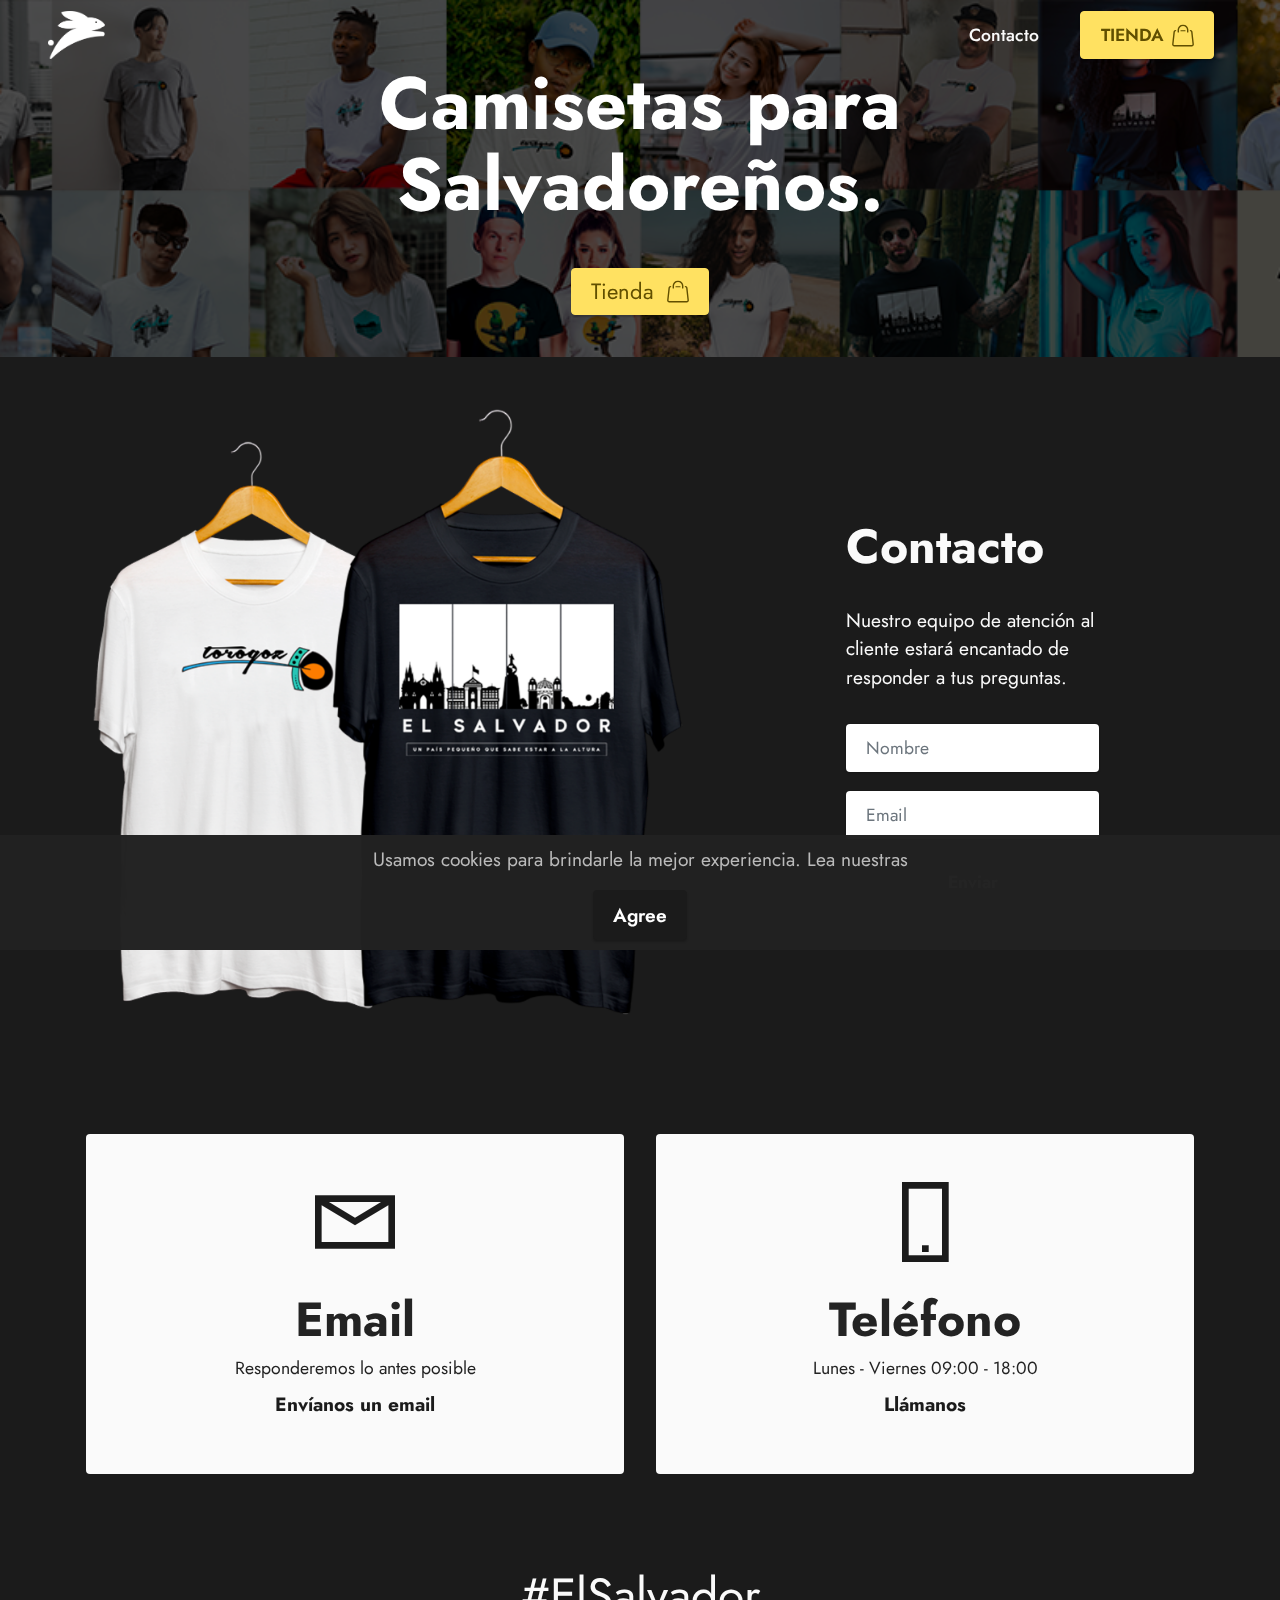
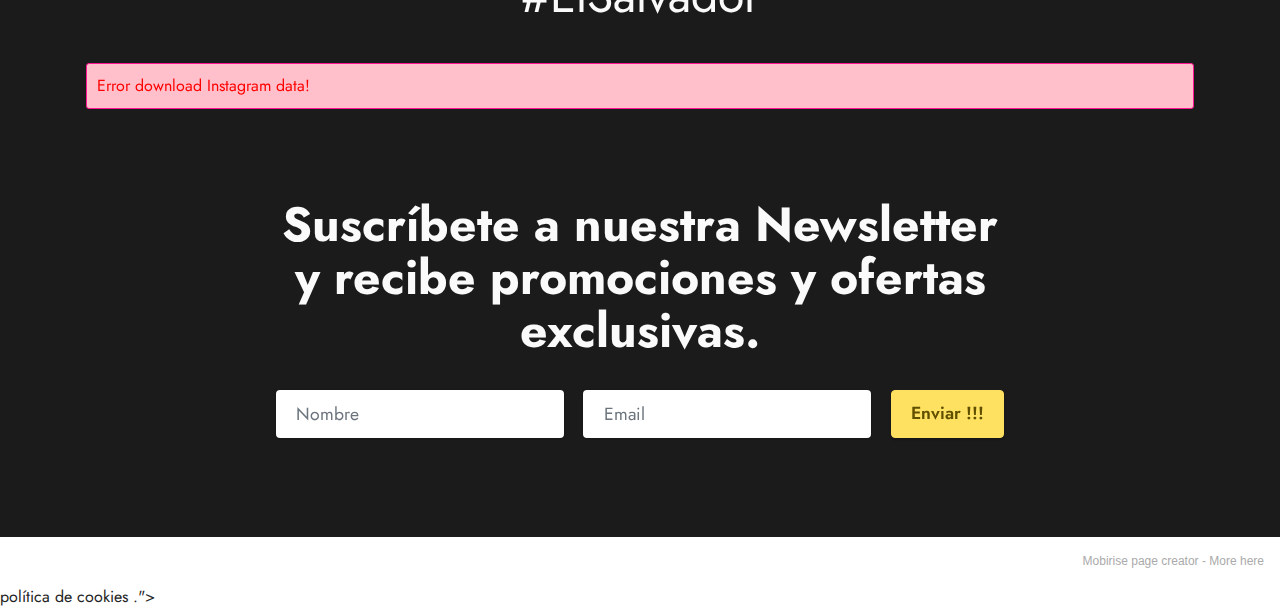
==== contacto.html @ 445a9924 "Una mas" ====
<!DOCTYPE html>
<html  >
<head>
  <!-- Site made with Mobirise Website Builder v5.1.4, https://mobirise.com -->
  <meta charset="UTF-8">
  <meta http-equiv="X-UA-Compatible" content="IE=edge">
  <meta name="generator" content="Mobirise v5.1.4, mobirise.com">
  <meta name="twitter:card" content="summary_large_image"/>
  <meta name="twitter:image:src" content="assets/images/contacto-meta.png">
  <meta property="og:image" content="assets/images/contacto-meta.png">
  <meta name="twitter:title" content="Contacto | Tienda de Camisetas par Salvadoreños con Personalidad">
  <meta name="viewport" content="width=device-width, initial-scale=1, minimum-scale=1">
  <link rel="shortcut icon" href="assets/images/veralice-blanco.png" type="image/x-icon">
  <meta name="description" content="Descubre nuestros diseños de camisetas inspiradas en El Salvador - Camisetas al mejor precio!">
  
  
  <title>Contacto | Tienda de Camisetas par Salvadoreños con Personalidad</title>
  <link rel="stylesheet" href="assets/web/assets/mobirise-icons2/mobirise2.css">
  <link rel="stylesheet" href="assets/web/assets/mobirise-icons/mobirise-icons.css">
  <link rel="stylesheet" href="assets/web/assets/mobirise-icons-bold/mobirise-icons-bold.css">
  <link rel="stylesheet" href="assets/tether/tether.min.css">
  <link rel="stylesheet" href="assets/bootstrap/css/bootstrap.min.css">
  <link rel="stylesheet" href="assets/bootstrap/css/bootstrap-grid.min.css">
  <link rel="stylesheet" href="assets/bootstrap/css/bootstrap-reboot.min.css">
  <link rel="stylesheet" href="assets/dropdown/css/style.css">
  <link rel="stylesheet" href="assets/formstyler/jquery.formstyler.css">
  <link rel="stylesheet" href="assets/formstyler/jquery.formstyler.theme.css">
  <link rel="stylesheet" href="assets/datepicker/jquery.datetimepicker.min.css">
  <link rel="stylesheet" href="assets/socicon/css/styles.css">
  <link rel="stylesheet" href="assets/instagram-feed/style.css">
  <link rel="stylesheet" href="assets/slick/slick.css">
  <link rel="stylesheet" href="assets/theme/css/style.css">
  <link rel="preload" as="style" href="assets/mobirise/css/mbr-additional.css"><link rel="stylesheet" href="assets/mobirise/css/mbr-additional.css" type="text/css">
  
  
  
  
</head>
<body>
  
  <section class="menu menu2 cid-stIFn2aTAT" once="menu" id="menu2-15">
    
    <nav class="navbar navbar-dropdown navbar-fixed-top navbar-expand-lg">
        <div class="container-fluid">
            <div class="navbar-brand">
                <span class="navbar-logo">
                    
                        <a href="index.html"><img src="assets/images/veralice-blanco.png" alt="Veralice - Tienda de camisetas parea salvadoreños" style="height: 3rem;"></a>
                    
                </span>
                
            </div>
            <button class="navbar-toggler" type="button" data-toggle="collapse" data-target="#navbarSupportedContent" aria-controls="navbarNavAltMarkup" aria-expanded="false" aria-label="Toggle navigation">
                <div class="hamburger">
                    <span></span>
                    <span></span>
                    <span></span>
                    <span></span>
                </div>
            </button>
            <div class="collapse navbar-collapse" id="navbarSupportedContent">
                <ul class="navbar-nav nav-dropdown" data-app-modern-menu="true"><li class="nav-item"><a class="nav-link link text-white text-primary display-4" href="contacto.html">Contacto</a>
                    </li></ul>
                
                <div class="navbar-buttons mbr-section-btn"><a class="btn btn-warning display-4" href="tienda.html"><span class="mbrib-shopping-bag mbr-iconfont mbr-iconfont-btn"></span>
                        TIENDA</a></div>
            </div>
        </div>
    </nav>
</section>

<section class="info1 cid-stIFn3gNU9 mbr-parallax-background" id="info1-16">
    
    <div class="mbr-overlay" style="opacity: 0.7; background-color: rgb(0, 0, 0);"></div>
    <div class="align-center container-fluid">
        <div class="row justify-content-center">
            <div class="col-12 col-lg-8">
                <h3 class="mbr-section-title mb-4 mbr-fonts-style display-1"><strong>Camisetas para Salvadoreños.</strong></h3>
                
                <div class="mbr-section-btn"><a class="btn btn-warning display-4" href="tienda.html"><span class="mbrib-shopping-bag mbr-iconfont mbr-iconfont-btn"></span><span style="font-size: 22px;">Tienda</span>&nbsp;</a></div>
            </div>
        </div>
    </div>
</section>

<section class="form3 cid-stILPHeVNU" id="form3-1e">

    

    

    <div class="container">
        <div class="row justify-content-center">
            <div class="col-lg-7 col-12">
                <div class="image-wrapper">
                    <img class="w-100" src="assets/images/camisetas-para-salvadorenos-de-el-salvador-1.png" alt="El Salvador">
                </div>
            </div>
            <div class="col-lg-3 offset-lg-1 mbr-form" data-form-type="formoid">
                <form action="https://mobirise.eu/" method="POST" class="mbr-form form-with-styler" data-form-title="Form Name"><input type="hidden" name="email" data-form-email="true" value="STSeXyae1PhRjdsHC6GNVdcX5DuLXkZKqNCbiHDCthSQMaVlUg6ARVcSEAQvj4s0eM0DMDsS13oJ5xTheJdagoror35ToCJjgF+CXI9vy/hEnIxk2ofXFniA5EPnQ2ty">
                    <div class="">
                        <div hidden="hidden" data-form-alert="" class="alert alert-success col-12">Gracias por completar el formulario</div>
                        <div hidden="hidden" data-form-alert-danger="" class="alert alert-danger col-12">Oops...! some
                            problem!</div>
                    </div>
                    <div class="dragArea row">
                        <div class="col-lg-12 col-md-12 col-sm-12">
                            <h1 class="mbr-section-title mb-4 display-2">
                                <strong>Contacto</strong></h1>
                        </div>
                        <div class="col-lg-12 col-md-12 col-sm-12">
                            <p class="mbr-text mbr-fonts-style mb-4 display-7">Nuestro equipo de atención al cliente estará encantado de responder a tus preguntas.</p>
                        </div>
                        <div data-for="name" class="col-lg-12 col-md col-sm-12 form-group">
                            <input type="text" name="name" placeholder="Nombre" data-form-field="name" class="form-control" value="" id="name-form3-1e">
                        </div>
                        <div class="col-lg-12 col-md col-sm-12 form-group" data-for="email">
                            <input type="email" name="email" placeholder="Email" data-form-field="email" class="form-control" value="" id="email-form3-1e">
                        </div>
                        <div class="col-md-auto col-12 mbr-section-btn"><button type="submit" class="btn btn-black display-4">Enviar</button></div>
                    </div>
                </form>
            </div>
            <div class="offset-lg-1"></div>
        </div>
    </div>
</section>

<section class="contacts1 cid-stIFLh3KIi" id="contacts1-1d">

    

    
    <div class="container">
        
        <div class="row justify-content-center mt-4">
            <div class="card col-12 col-lg-6">
                <div class="card-wrapper">
                    <div class="card-box align-center">
                        <div class="image-wrapper">
                            <span class="mbr-iconfont mobi-mbri-letter mobi-mbri"></span>
                        </div>
                        <h4 class="card-title mbr-fonts-style mb-2 display-2">
                            <strong>Email</strong>
                        </h4>
                        <p class="mbr-text mbr-fonts-style mb-2 display-4">Responderemos lo antes posible</p>
                        <h5 class="link mbr-fonts-style display-7"><a href="mailto:hola@veralice.vip" class="text-primary"><strong>Envíanos un email</strong></a></h5>
                    </div>
                </div>
            </div>
            <div class="card col-12 col-lg-6">
                <div class="card-wrapper">
                    <div class="card-box align-center">
                        <div class="image-wrapper">
                            <span class="mbr-iconfont mobi-mbri-mobile-2 mobi-mbri"></span>
                        </div>
                        <h4 class="card-title mbr-fonts-style align-center mb-2 display-2">
                            <strong>Teléfono</strong></h4>
                        <p class="mbr-text mbr-fonts-style mb-2 display-4">
                            Lunes - Viernes 09:00 - 18:00</p>
                        <h5 class="link mbr-black mbr-fonts-style display-7"><a href="tel:+34658096257" class="text-primary"><strong>Llámanos</strong></a></h5>
                    </div>
                </div>
            </div>
        </div>
    </div>
</section>

<section class="mbr-instagram-feed" id="instagram-feed-block-1b" data-per-row-grid="" data-rows="" data-per-row-slider="4" data-spacing="5" data-full-width="" data-account="veralice.vip" data-rv-view="66" style="background-color: rgb(27, 27, 27); padding-top: 80px; padding-bottom: 80px;">
    
    <div class="container container_toggle">
        <div class="row">
            <div class="col">
                <div class="inst">
                    <h1 class="inst__title align-center mbr-fonts-style display-2">#ElSalvador</h1>
                    <div class="inst__content"></div>
                    
                </div>
            </div>
        </div>
    </div>
</section>

<section class="form2 cid-stIFn5JTRM" id="form2-1c">

    

    
    <div class="align-center container">
        <div class="row justify-content-center">
            <div class="col-lg-8 mx-auto mbr-form" data-form-type="formoid">
                <form action="https://mobirise.eu/" method="POST" class="mbr-form form-with-styler" data-form-title="Form Name"><input type="hidden" name="email" data-form-email="true" value="4zk6Jmbxw4KLXz2cXrVUdkjhmpaSwMOXncNyaLsC6WXtucEVZyxdBie5dsasfZYu/Qex1KcPCjBJrrdn9897omPH8SwmJS4pUiH5cnHOEnCN2ljFSWtyWaum/uc1sjrf">
                    <div class="">
                        <div hidden="hidden" data-form-alert="" class="alert alert-success col-12">Gracias por suscribirte, ahora recibirás las ofertas más exclusivas de Veralice.</div>
                        <div hidden="hidden" data-form-alert-danger="" class="alert alert-danger col-12">Oops...! some
                            problem!</div>
                    </div>
                    <div class="dragArea row">
                        <div class="col-lg-12 col-md-12 col-sm-12">
                            <h1 class="mbr-section-title mb-4 display-2"><strong>Suscríbete a nuestra Newsletter y recibe promociones y ofertas exclusivas.</strong></h1>
                        </div>
                        <div class="col-lg-12 col-md-12 col-sm-12">
                            
                        </div>
                        <div class="col-lg col-md col-12 form-group" data-for="email">
                            <input type="text" name="name" placeholder="Nombre" data-form-field="name" class="form-control" id="name-form2-1c">
                        </div>
                        <div class="col-lg col-md col-12 form-group" data-for="email">
                            <input type="email" name="email" placeholder="Email" data-form-field="email" class="form-control" id="email-form2-1c">
                        </div>
                        <div class="mbr-section-btn col-md-auto col"><button type="submit" class="btn btn-warning display-4">Enviar !!!</button></div>
                    </div>
                </form>
            </div>
        </div>
    </div>
</section><section style="background-color: #fff; font-family: -apple-system, BlinkMacSystemFont, 'Segoe UI', 'Roboto', 'Helvetica Neue', Arial, sans-serif; color:#aaa; font-size:12px; padding: 0; align-items: center; display: flex;"><a href="https://mobirise.site/f" style="flex: 1 1; height: 3rem; padding-left: 1rem;"></a><p style="flex: 0 0 auto; margin:0; padding-right:1rem;">Mobirise page creator - <a href="https://mobirise.site/n" style="color:#aaa;">More here</a></p></section><script src="assets/web/assets/jquery/jquery.min.js"></script>  <script src="assets/popper/popper.min.js"></script>  <script src="assets/tether/tether.min.js"></script>  <script src="assets/bootstrap/js/bootstrap.min.js"></script>  <script src="assets/web/assets/cookies-alert-plugin/cookies-alert-core.js"></script>  <script src="assets/web/assets/cookies-alert-plugin/cookies-alert-script.js"></script>  <script src="assets/smoothscroll/smooth-scroll.js"></script>  <script src="assets/dropdown/js/nav-dropdown.js"></script>  <script src="assets/dropdown/js/navbar-dropdown.js"></script>  <script src="assets/touchswipe/jquery.touch-swipe.min.js"></script>  <script src="assets/parallax/jarallax.min.js"></script>  <script src="assets/formstyler/jquery.formstyler.js"></script>  <script src="assets/formstyler/jquery.formstyler.min.js"></script>  <script src="assets/datepicker/jquery.datetimepicker.full.js"></script>  <script src="assets/instagram-feed/index.js"></script>  <script src="assets/slick/slick.min.js"></script>  <script src="assets/theme/js/script.js"></script>  <script src="assets/formoid/formoid.min.js"></script>  
  
  
<input name="cookieData" type="hidden" data-cookie-customDialogSelector='null' data-cookie-colorText='#bbbbbb' data-cookie-colorBg='rgba(33, 33, 33, 0.99)' data-cookie-textButton='Agree' data-cookie-colorButton='' data-cookie-colorLink='#bbbbbb' data-cookie-underlineLink='true' data-cookie-text="Usamos cookies para brindarle la mejor experiencia. Lea nuestras <a href="privacidad.html"> política de cookies </a>.">
  </body>
</html>
---- assets/web/assets/mobirise-icons2/mobirise2.css ----
@font-face {
  font-family: 'Moririse2';
  font-display: swap;
  src:  url('mobirise2.eot?f2bix4');
  src:  url('mobirise2.eot?f2bix4#iefix') format('embedded-opentype'),
    url('mobirise2.ttf?f2bix4') format('truetype'),
    url('mobirise2.woff?f2bix4') format('woff'),
    url('mobirise2.svg?f2bix4#mobirise2') format('svg');
  font-weight: normal;
  font-style: normal;
}

[class^="mobi-"], [class*=" mobi-"] {
  /* use !important to prevent issues with browser extensions that change fonts */
  font-family: 'Moririse2' !important;
  speak: none;
  font-style: normal;
  font-weight: normal;
  font-variant: normal;
  text-transform: none;
  line-height: 1;

  /* Better Font Rendering =========== */
  -webkit-font-smoothing: antialiased;
  -moz-osx-font-smoothing: grayscale;
}

.mobi-mbri-add-submenu:before {
  content: "\e900";
}
.mobi-mbri-alert:before {
  content: "\e901";
}
.mobi-mbri-align-center:before {
  content: "\e902";
}
.mobi-mbri-align-justify:before {
  content: "\e903";
}
.mobi-mbri-align-left:before {
  content: "\e904";
}
.mobi-mbri-align-right:before {
  content: "\e905";
}
.mobi-mbri-android:before {
  content: "\e906";
}
.mobi-mbri-apple:before {
  content: "\e907";
}
.mobi-mbri-arrow-down:before {
  content: "\e908";
}
.mobi-mbri-arrow-next:before {
  content: "\e909";
}
.mobi-mbri-arrow-prev:before {
  content: "\e90a";
}
.mobi-mbri-arrow-up:before {
  content: "\e90b";
}
.mobi-mbri-bold:before {
  content: "\e90c";
}
.mobi-mbri-bookmark:before {
  content: "\e90d";
}
.mobi-mbri-bootstrap:before {
  content: "\e90e";
}
.mobi-mbri-briefcase:before {
  content: "\e90f";
}
.mobi-mbri-browse:before {
  content: "\e910";
}
.mobi-mbri-bulleted-list:before {
  content: "\e911";
}
.mobi-mbri-calendar:before {
  content: "\e912";
}
.mobi-mbri-camera:before {
  content: "\e913";
}
.mobi-mbri-cart-add:before {
  content: "\e914";
}
.mobi-mbri-cart-full:before {
  content: "\e915";
}
.mobi-mbri-cash:before {
  content: "\e916";
}
.mobi-mbri-change-style:before {
  content: "\e917";
}
.mobi-mbri-chat:before {
  content: "\e918";
}
.mobi-mbri-clock:before {
  content: "\e919";
}
.mobi-mbri-close:before {
  content: "\e91a";
}
.mobi-mbri-cloud:before {
  content: "\e91b";
}
.mobi-mbri-code:before {
  content: "\e91c";
}
.mobi-mbri-contact-form:before {
  content: "\e91d";
}
.mobi-mbri-credit-card:before {
  content: "\e91e";
}
.mobi-mbri-cursor-click:before {
  content: "\e91f";
}
.mobi-mbri-cust-feedback:before {
  content: "\e920";
}
.mobi-mbri-database:before {
  content: "\e921";
}
.mobi-mbri-delivery:before {
  content: "\e922";
}
.mobi-mbri-desktop:before {
  content: "\e923";
}
.mobi-mbri-devices:before {
  content: "\e924";
}
.mobi-mbri-down:before {
  content: "\e925";
}
.mobi-mbri-download-2:before {
  content: "\e926";
}
.mobi-mbri-download:before {
  content: "\e927";
}
.mobi-mbri-drag-n-drop-2:before {
  content: "\e928";
}
.mobi-mbri-drag-n-drop:before {
  content: "\e929";
}
.mobi-mbri-edit-2:before {
  content: "\e92a";
}
.mobi-mbri-edit:before {
  content: "\e92b";
}
.mobi-mbri-error:before {
  content: "\e92c";
}
.mobi-mbri-extension:before {
  content: "\e92d";
}
.mobi-mbri-features:before {
  content: "\e92e";
}
.mobi-mbri-file:before {
  content: "\e92f";
}
.mobi-mbri-flag:before {
  content: "\e930";
}
.mobi-mbri-folder:before {
  content: "\e931";
}
.mobi-mbri-gift:before {
  content: "\e932";
}
.mobi-mbri-github:before {
  content: "\e933";
}
.mobi-mbri-globe-2:before {
  content: "\e934";
}
.mobi-mbri-globe:before {
  content: "\e935";
}
.mobi-mbri-growing-chart:before {
  content: "\e936";
}
.mobi-mbri-hearth:before {
  content: "\e937";
}
.mobi-mbri-help:before {
  content: "\e938";
}
.mobi-mbri-home:before {
  content: "\e939";
}
.mobi-mbri-hot-cup:before {
  content: "\e93a";
}
.mobi-mbri-idea:before {
  content: "\e93b";
}
.mobi-mbri-image-gallery:before {
  content: "\e93c";
}
.mobi-mbri-image-slider:before {
  content: "\e93d";
}
.mobi-mbri-info:before {
  content: "\e93e";
}
.mobi-mbri-italic:before {
  content: "\e93f";
}
.mobi-mbri-key:before {
  content: "\e940";
}
.mobi-mbri-laptop:before {
  content: "\e941";
}
.mobi-mbri-layers:before {
  content: "\e942";
}
.mobi-mbri-left-right:before {
  content: "\e943";
}
.mobi-mbri-left:before {
  content: "\e944";
}
.mobi-mbri-letter:before {
  content: "\e945";
}
.mobi-mbri-like:before {
  content: "\e946";
}
.mobi-mbri-link:before {
  content: "\e947";
}
.mobi-mbri-lock:before {
  content: "\e948";
}
.mobi-mbri-login:before {
  content: "\e949";
}
.mobi-mbri-logout:before {
  content: "\e94a";
}
.mobi-mbri-magic-stick:before {
  content: "\e94b";
}
.mobi-mbri-map-pin:before {
  content: "\e94c";
}
.mobi-mbri-menu:before {
  content: "\e94d";
}
.mobi-mbri-mobile-2:before {
  content: "\e94e";
}
.mobi-mbri-mobile-horizontal:before {
  content: "\e94f";
}
.mobi-mbri-mobile:before {
  content: "\e950";
}
.mobi-mbri-mobirise:before {
  content: "\e951";
}
.mobi-mbri-more-horizontal:before {
  content: "\e952";
}
.mobi-mbri-more-vertical:before {
  content: "\e953";
}
.mobi-mbri-music:before {
  content: "\e954";
}
.mobi-mbri-new-file:before {
  content: "\e955";
}
.mobi-mbri-numbered-list:before {
  content: "\e956";
}
.mobi-mbri-opened-folder:before {
  content: "\e957";
}
.mobi-mbri-pages:before {
  content: "\e958";
}
.mobi-mbri-paper-plane:before {
  content: "\e959";
}
.mobi-mbri-paperclip:before {
  content: "\e95a";
}
.mobi-mbri-phone:before {
  content: "\e95b";
}
.mobi-mbri-photo:before {
  content: "\e95c";
}
.mobi-mbri-photos:before {
  content: "\e95d";
}
.mobi-mbri-pin:before {
  content: "\e95e";
}
.mobi-mbri-play:before {
  content: "\e95f";
}
.mobi-mbri-plus:before {
  content: "\e960";
}
.mobi-mbri-preview:before {
  content: "\e961";
}
.mobi-mbri-print:before {
  content: "\e962";
}
.mobi-mbri-protect:before {
  content: "\e963";
}
.mobi-mbri-question:before {
  content: "\e964";
}
.mobi-mbri-quote-left:before {
  content: "\e965";
}
.mobi-mbri-quote-right:before {
  content: "\e966";
}
.mobi-mbri-redo:before {
  content: "\e967";
}
.mobi-mbri-refresh:before {
  content: "\e968";
}
.mobi-mbri-responsive-2:before {
  content: "\e969";
}
.mobi-mbri-responsive:before {
  content: "\e96a";
}
.mobi-mbri-right:before {
  content: "\e96b";
}
.mobi-mbri-rocket:before {
  content: "\e96c";
}
.mobi-mbri-sad-face:before {
  content: "\e96d";
}
.mobi-mbri-sale:before {
  content: "\e96e";
}
.mobi-mbri-save:before {
  content: "\e96f";
}
.mobi-mbri-search:before {
  content: "\e970";
}
.mobi-mbri-setting-2:before {
  content: "\e971";
}
.mobi-mbri-setting-3:before {
  content: "\e972";
}
.mobi-mbri-setting:before {
  content: "\e973";
}
.mobi-mbri-share:before {
  content: "\e974";
}
.mobi-mbri-shopping-bag:before {
  content: "\e975";
}
.mobi-mbri-shopping-basket:before {
  content: "\e976";
}
.mobi-mbri-shopping-cart:before {
  content: "\e977";
}
.mobi-mbri-sites:before {
  content: "\e978";
}
.mobi-mbri-smile-face:before {
  content: "\e979";
}
.mobi-mbri-speed:before {
  content: "\e97a";
}
.mobi-mbri-star:before {
  content: "\e97b";
}
.mobi-mbri-success:before {
  content: "\e97c";
}
.mobi-mbri-sun:before {
  content: "\e97d";
}
.mobi-mbri-sun2:before {
  content: "\e97e";
}
.mobi-mbri-tablet-vertical:before {
  content: "\e97f";
}
.mobi-mbri-tablet:before {
  content: "\e980";
}
.mobi-mbri-target:before {
  content: "\e981";
}
.mobi-mbri-timer:before {
  content: "\e982";
}
.mobi-mbri-to-ftp:before {
  content: "\e983";
}
.mobi-mbri-to-local-drive:before {
  content: "\e984";
}
.mobi-mbri-touch-swipe:before {
  content: "\e985";
}
.mobi-mbri-touch:before {
  content: "\e986";
}
.mobi-mbri-trash:before {
  content: "\e987";
}
.mobi-mbri-underline:before {
  content: "\e988";
}
.mobi-mbri-undo:before {
  content: "\e989";
}
.mobi-mbri-unlink:before {
  content: "\e98a";
}
.mobi-mbri-unlock:before {
  content: "\e98b";
}
.mobi-mbri-up-down:before {
  content: "\e98c";
}
.mobi-mbri-up:before {
  content: "\e98d";
}
.mobi-mbri-update:before {
  content: "\e98e";
}
.mobi-mbri-upload-2:before {
  content: "\e98f";
}
.mobi-mbri-upload:before {
  content: "\e990";
}
.mobi-mbri-user-2:before {
  content: "\e991";
}
.mobi-mbri-user:before {
  content: "\e992";
}
.mobi-mbri-users:before {
  content: "\e993";
}
.mobi-mbri-video-play:before {
  content: "\e994";
}
.mobi-mbri-video:before {
  content: "\e995";
}
.mobi-mbri-watch:before {
  content: "\e996";
}
.mobi-mbri-website-theme-2:before {
  content: "\e997";
}
.mobi-mbri-website-theme:before {
  content: "\e998";
}
.mobi-mbri-wifi:before {
  content: "\e999";
}
.mobi-mbri-windows:before {
  content: "\e99a";
}
.mobi-mbri-zoom-in:before {
  content: "\e99b";
}
.mobi-mbri-zoom-out:before {
  content: "\e99c";
}
---- assets/web/assets/mobirise-icons/mobirise-icons.css ----
@font-face {
  font-family: 'MobiriseIcons';
  src:  url('mobirise-icons.eot?spat4u');
  src:  url('mobirise-icons.eot?spat4u#iefix') format('embedded-opentype'),
    url('mobirise-icons.ttf?spat4u') format('truetype'),
    url('mobirise-icons.woff?spat4u') format('woff'),
    url('mobirise-icons.svg?spat4u#MobiriseIcons') format('svg');
  font-weight: normal;
  font-style: normal;
  font-display: swap;
}

[class^="mbri-"], [class*=" mbri-"] {
  /* use !important to prevent issues with browser extensions that change fonts */
  font-family: MobiriseIcons !important;
  speak: none;
  font-style: normal;
  font-weight: normal;
  font-variant: normal;
  text-transform: none;
  line-height: 1;

  /* Better Font Rendering =========== */
  -webkit-font-smoothing: antialiased;
  -moz-osx-font-smoothing: grayscale;
}

.mbri-add-submenu:before {
  content: "\e900";
}
.mbri-alert:before {
  content: "\e901";
}
.mbri-align-center:before {
  content: "\e902";
}
.mbri-align-justify:before {
  content: "\e903";
}
.mbri-align-left:before {
  content: "\e904";
}
.mbri-align-right:before {
  content: "\e905";
}
.mbri-android:before {
  content: "\e906";
}
.mbri-apple:before {
  content: "\e907";
}
.mbri-arrow-down:before {
  content: "\e908";
}
.mbri-arrow-next:before {
  content: "\e909";
}
.mbri-arrow-prev:before {
  content: "\e90a";
}
.mbri-arrow-up:before {
  content: "\e90b";
}
.mbri-bold:before {
  content: "\e90c";
}
.mbri-bookmark:before {
  content: "\e90d";
}
.mbri-bootstrap:before {
  content: "\e90e";
}
.mbri-briefcase:before {
  content: "\e90f";
}
.mbri-browse:before {
  content: "\e910";
}
.mbri-bulleted-list:before {
  content: "\e911";
}
.mbri-calendar:before {
  content: "\e912";
}
.mbri-camera:before {
  content: "\e913";
}
.mbri-cart-add:before {
  content: "\e914";
}
.mbri-cart-full:before {
  content: "\e915";
}
.mbri-cash:before {
  content: "\e916";
}
.mbri-change-style:before {
  content: "\e917";
}
.mbri-chat:before {
  content: "\e918";
}
.mbri-clock:before {
  content: "\e919";
}
.mbri-close:before {
  content: "\e91a";
}
.mbri-cloud:before {
  content: "\e91b";
}
.mbri-code:before {
  content: "\e91c";
}
.mbri-contact-form:before {
  content: "\e91d";
}
.mbri-credit-card:before {
  content: "\e91e";
}
.mbri-cursor-click:before {
  content: "\e91f";
}
.mbri-cust-feedback:before {
  content: "\e920";
}
.mbri-database:before {
  content: "\e921";
}
.mbri-delivery:before {
  content: "\e922";
}
.mbri-desktop:before {
  content: "\e923";
}
.mbri-devices:before {
  content: "\e924";
}
.mbri-down:before {
  content: "\e925";
}
.mbri-download:before {
  content: "\e989";
}
.mbri-drag-n-drop:before {
  content: "\e927";
}
.mbri-drag-n-drop2:before {
  content: "\e928";
}
.mbri-edit:before {
  content: "\e929";
}
.mbri-edit2:before {
  content: "\e92a";
}
.mbri-error:before {
  content: "\e92b";
}
.mbri-extension:before {
  content: "\e92c";
}
.mbri-features:before {
  content: "\e92d";
}
.mbri-file:before {
  content: "\e92e";
}
.mbri-flag:before {
  content: "\e92f";
}
.mbri-folder:before {
  content: "\e930";
}
.mbri-gift:before {
  content: "\e931";
}
.mbri-github:before {
  content: "\e932";
}
.mbri-globe:before {
  content: "\e933";
}
.mbri-globe-2:before {
  content: "\e934";
}
.mbri-growing-chart:before {
  content: "\e935";
}
.mbri-hearth:before {
  content: "\e936";
}
.mbri-help:before {
  content: "\e937";
}
.mbri-home:before {
  content: "\e938";
}
.mbri-hot-cup:before {
  content: "\e939";
}
.mbri-idea:before {
  content: "\e93a";
}
.mbri-image-gallery:before {
  content: "\e93b";
}
.mbri-image-slider:before {
  content: "\e93c";
}
.mbri-info:before {
  content: "\e93d";
}
.mbri-italic:before {
  content: "\e93e";
}
.mbri-key:before {
  content: "\e93f";
}
.mbri-laptop:before {
  content: "\e940";
}
.mbri-layers:before {
  content: "\e941";
}
.mbri-left-right:before {
  content: "\e942";
}
.mbri-left:before {
  content: "\e943";
}
.mbri-letter:before {
  content: "\e944";
}
.mbri-like:before {
  content: "\e945";
}
.mbri-link:before {
  content: "\e946";
}
.mbri-lock:before {
  content: "\e947";
}
.mbri-login:before {
  content: "\e948";
}
.mbri-logout:before {
  content: "\e949";
}
.mbri-magic-stick:before {
  content: "\e94a";
}
.mbri-map-pin:before {
  content: "\e94b";
}
.mbri-menu:before {
  content: "\e94c";
}
.mbri-mobile:before {
  content: "\e94d";
}
.mbri-mobile2:before {
  content: "\e94e";
}
.mbri-mobirise:before {
  content: "\e94f";
}
.mbri-more-horizontal:before {
  content: "\e950";
}
.mbri-more-vertical:before {
  content: "\e951";
}
.mbri-music:before {
  content: "\e952";
}
.mbri-new-file:before {
  content: "\e953";
}
.mbri-numbered-list:before {
  content: "\e954";
}
.mbri-opened-folder:before {
  content: "\e955";
}
.mbri-pages:before {
  content: "\e956";
}
.mbri-paper-plane:before {
  content: "\e957";
}
.mbri-paperclip:before {
  content: "\e958";
}
.mbri-photo:before {
  content: "\e959";
}
.mbri-photos:before {
  content: "\e95a";
}
.mbri-pin:before {
  content: "\e95b";
}
.mbri-play:before {
  content: "\e95c";
}
.mbri-plus:before {
  content: "\e95d";
}
.mbri-preview:before {
  content: "\e95e";
}
.mbri-print:before {
  content: "\e95f";
}
.mbri-protect:before {
  content: "\e960";
}
.mbri-question:before {
  content: "\e961";
}
.mbri-quote-left:before {
  content: "\e962";
}
.mbri-quote-right:before {
  content: "\e963";
}
.mbri-refresh:before {
  content: "\e964";
}
.mbri-responsive:before {
  content: "\e965";
}
.mbri-right:before {
  content: "\e966";
}
.mbri-rocket:before {
  content: "\e967";
}
.mbri-sad-face:before {
  content: "\e968";
}
.mbri-sale:before {
  content: "\e969";
}
.mbri-save:before {
  content: "\e96a";
}
.mbri-search:before {
  content: "\e96b";
}
.mbri-setting:before {
  content: "\e96c";
}
.mbri-setting2:before {
  content: "\e96d";
}
.mbri-setting3:before {
  content: "\e96e";
}
.mbri-share:before {
  content: "\e96f";
}
.mbri-shopping-bag:before {
  content: "\e970";
}
.mbri-shopping-basket:before {
  content: "\e971";
}
.mbri-shopping-cart:before {
  content: "\e972";
}
.mbri-sites:before {
  content: "\e973";
}
.mbri-smile-face:before {
  content: "\e974";
}
.mbri-speed:before {
  content: "\e975";
}
.mbri-star:before {
  content: "\e976";
}
.mbri-success:before {
  content: "\e977";
}
.mbri-sun:before {
  content: "\e978";
}
.mbri-sun2:before {
  content: "\e979";
}
.mbri-tablet:before {
  content: "\e97a";
}
.mbri-tablet-vertical:before {
  content: "\e97b";
}
.mbri-target:before {
  content: "\e97c";
}
.mbri-timer:before {
  content: "\e97d";
}
.mbri-to-ftp:before {
  content: "\e97e";
}
.mbri-to-local-drive:before {
  content: "\e97f";
}
.mbri-touch-swipe:before {
  content: "\e980";
}
.mbri-touch:before {
  content: "\e981";
}
.mbri-trash:before {
  content: "\e982";
}
.mbri-underline:before {
  content: "\e983";
}
.mbri-unlink:before {
  content: "\e984";
}
.mbri-unlock:before {
  content: "\e985";
}
.mbri-up-down:before {
  content: "\e986";
}
.mbri-up:before {
  content: "\e987";
}
.mbri-update:before {
  content: "\e988";
}
.mbri-upload:before {
 content: "\e926"; 
}
.mbri-user:before {
  content: "\e98a";
}
.mbri-user2:before {
  content: "\e98b";
}
.mbri-users:before {
  content: "\e98c";
}
.mbri-video:before {
  content: "\e98d";
}
.mbri-video-play:before {
  content: "\e98e";
}
.mbri-watch:before {
  content: "\e98f";
}
.mbri-website-theme:before {
  content: "\e990";
}
.mbri-wifi:before {
  content: "\e991";
}
.mbri-windows:before {
  content: "\e992";
}
.mbri-zoom-out:before {
  content: "\e993";
}
.mbri-redo:before {
  content: "\e994";
}
.mbri-undo:before {
  content: "\e995";
}
---- assets/web/assets/mobirise-icons-bold/mobirise-icons-bold.css ----
@font-face {
  font-family: 'mobirise-icons-bold';
  font-display: swap;
  src:  url('mobirise-icons-bold.eot?m1l4yr');
  src:  url('mobirise-icons-bold.eot?m1l4yr#iefix') format('embedded-opentype'),
    url('mobirise-icons-bold.ttf?m1l4yr') format('truetype'),
    url('mobirise-icons-bold.woff?m1l4yr') format('woff'),
    url('mobirise-icons-bold.svg?m1l4yr#mobirise-icons-bold') format('svg');
  font-weight: normal;
  font-style: normal;
}

[class^="mbrib-"], [class*="mbrib-"] {
  /* use !important to prevent issues with browser extensions that change fonts */
  font-family: 'mobirise-icons-bold' !important;
  speak: none;
  font-style: normal;
  font-weight: normal;
  font-variant: normal;
  text-transform: none;
  line-height: 1;

  /* Better Font Rendering =========== */
  -webkit-font-smoothing: antialiased;
  -moz-osx-font-smoothing: grayscale;
}

.mbrib-add-submenu:before {
  content: "\e900";
}
.mbrib-alert:before {
  content: "\e901";
}
.mbrib-align-center:before {
  content: "\e902";
}
.mbrib-align-justify:before {
  content: "\e903";
}
.mbrib-align-left:before {
  content: "\e904";
}
.mbrib-align-right:before {
  content: "\e905";
}
.mbrib-android:before {
  content: "\e906";
}
.mbrib-apple:before {
  content: "\e907";
}
.mbrib-arrow-down:before {
  content: "\e908";
}
.mbrib-arrow-next:before {
  content: "\e909";
}
.mbrib-arrow-prev:before {
  content: "\e90a";
}
.mbrib-arrow-up:before {
  content: "\e90b";
}
.mbrib-bold:before {
  content: "\e90c";
}
.mbrib-bookmark:before {
  content: "\e90d";
}
.mbrib-bootstrap:before {
  content: "\e90e";
}
.mbrib-briefcase:before {
  content: "\e90f";
}
.mbrib-browse:before {
  content: "\e910";
}
.mbrib-bulleted-list:before {
  content: "\e911";
}
.mbrib-calendar:before {
  content: "\e912";
}
.mbrib-camera:before {
  content: "\e913";
}
.mbrib-cart-add:before {
  content: "\e914";
}
.mbrib-cart-full:before {
  content: "\e915";
}
.mbrib-cash:before {
  content: "\e916";
}
.mbrib-change-style:before {
  content: "\e917";
}
.mbrib-chat:before {
  content: "\e918";
}
.mbrib-clock:before {
  content: "\e919";
}
.mbrib-close:before {
  content: "\e91a";
}
.mbrib-cloud:before {
  content: "\e91b";
}
.mbrib-code:before {
  content: "\e91c";
}
.mbrib-contact-form:before {
  content: "\e91d";
}
.mbrib-credit-card:before {
  content: "\e91e";
}
.mbrib-cursor-click:before {
  content: "\e91f";
}
.mbrib-cust-feedback:before {
  content: "\e920";
}
.mbrib-database:before {
  content: "\e921";
}
.mbrib-delivery:before {
  content: "\e922";
}
.mbrib-desktop:before {
  content: "\e923";
}
.mbrib-devices:before {
  content: "\e924";
}
.mbrib-down:before {
  content: "\e925";
}
.mbrib-download:before {
  content: "\e926";
}
.mbrib-drag-n-drop:before {
  content: "\e927";
}
.mbrib-drag-n-drop2:before {
  content: "\e928";
}
.mbrib-edit:before {
  content: "\e929";
}
.mbrib-edit2:before {
  content: "\e92a";
}
.mbrib-error:before {
  content: "\e92b";
}
.mbrib-extension:before {
  content: "\e92c";
}
.mbrib-features:before {
  content: "\e92d";
}
.mbrib-file:before {
  content: "\e92e";
}
.mbrib-flag:before {
  content: "\e92f";
}
.mbrib-folder:before {
  content: "\e930";
}
.mbrib-gift:before {
  content: "\e931";
}
.mbrib-github:before {
  content: "\e932";
}
.mbrib-globe-2:before {
  content: "\e933";
}
.mbrib-globe:before {
  content: "\e934";
}
.mbrib-growing-chart:before {
  content: "\e935";
}
.mbrib-hearth:before {
  content: "\e936";
}
.mbrib-help:before {
  content: "\e937";
}
.mbrib-home:before {
  content: "\e938";
}
.mbrib-hot-cup:before {
  content: "\e939";
}
.mbrib-idea:before {
  content: "\e93a";
}
.mbrib-image-gallery:before {
  content: "\e93b";
}
.mbrib-image-slider:before {
  content: "\e93c";
}
.mbrib-info:before {
  content: "\e93d";
}
.mbrib-italic:before {
  content: "\e93e";
}
.mbrib-key:before {
  content: "\e93f";
}
.mbrib-laptop:before {
  content: "\e940";
}
.mbrib-layers:before {
  content: "\e941";
}
.mbrib-left-right:before {
  content: "\e942";
}
.mbrib-left:before {
  content: "\e943";
}
.mbrib-letter:before {
  content: "\e944";
}
.mbrib-like:before {
  content: "\e945";
}
.mbrib-link:before {
  content: "\e946";
}
.mbrib-lock:before {
  content: "\e947";
}
.mbrib-login:before {
  content: "\e948";
}
.mbrib-logout:before {
  content: "\e949";
}
.mbrib-magic-stick:before {
  content: "\e94a";
}
.mbrib-map-pin:before {
  content: "\e94b";
}
.mbrib-menu:before {
  content: "\e94c";
}
.mbrib-mobile:before {
  content: "\e94d";
}
.mbrib-mobile2:before {
  content: "\e94e";
}
.mbrib-mobirise:before {
  content: "\e94f";
}
.mbrib-more-horizontal:before {
  content: "\e950";
}
.mbrib-more-vertical:before {
  content: "\e951";
}
.mbrib-music:before {
  content: "\e952";
}
.mbrib-new-file:before {
  content: "\e953";
}
.mbrib-numbered-list:before {
  content: "\e954";
}
.mbrib-opened-folder:before {
  content: "\e955";
}
.mbrib-pages:before {
  content: "\e956";
}
.mbrib-paper-plane:before {
  content: "\e957";
}
.mbrib-paperclip:before {
  content: "\e958";
}
.mbrib-photo:before {
  content: "\e959";
}
.mbrib-photos:before {
  content: "\e95a";
}
.mbrib-pin:before {
  content: "\e95b";
}
.mbrib-play:before {
  content: "\e95c";
}
.mbrib-plus:before {
  content: "\e95d";
}
.mbrib-preview:before {
  content: "\e95e";
}
.mbrib-print:before {
  content: "\e95f";
}
.mbrib-protect:before {
  content: "\e960";
}
.mbrib-question:before {
  content: "\e961";
}
.mbrib-quote-left:before {
  content: "\e962";
}
.mbrib-quote-right:before {
  content: "\e963";
}
.mbrib-redo:before {
  content: "\e964";
}
.mbrib-refresh:before {
  content: "\e965";
}
.mbrib-responsive:before {
  content: "\e966";
}
.mbrib-right:before {
  content: "\e967";
}
.mbrib-rocket:before {
  content: "\e968";
}
.mbrib-sad-face:before {
  content: "\e969";
}
.mbrib-sale:before {
  content: "\e96a";
}
.mbrib-save:before {
  content: "\e96b";
}
.mbrib-search:before {
  content: "\e96c";
}
.mbrib-setting:before {
  content: "\e96d";
}
.mbrib-setting2:before {
  content: "\e96e";
}
.mbrib-setting3:before {
  content: "\e96f";
}
.mbrib-share:before {
  content: "\e970";
}
.mbrib-shopping-bag:before {
  content: "\e971";
}
.mbrib-shopping-basket:before {
  content: "\e972";
}
.mbrib-shopping-cart:before {
  content: "\e973";
}
.mbrib-sites:before {
  content: "\e974";
}
.mbrib-smile-face:before {
  content: "\e975";
}
.mbrib-speed:before {
  content: "\e976";
}
.mbrib-star:before {
  content: "\e977";
}
.mbrib-success:before {
  content: "\e978";
}
.mbrib-sun:before {
  content: "\e979";
}
.mbrib-sun2:before {
  content: "\e97a";
}
.mbrib-tablet-vertical:before {
  content: "\e97b";
}
.mbrib-tablet:before {
  content: "\e97c";
}
.mbrib-target:before {
  content: "\e97d";
}
.mbrib-timer:before {
  content: "\e97e";
}
.mbrib-to-ftp:before {
  content: "\e97f";
}
.mbrib-to-local-drive:before {
  content: "\e980";
}
.mbrib-touch-swipe:before {
  content: "\e981";
}
.mbrib-touch:before {
  content: "\e982";
}
.mbrib-trash:before {
  content: "\e983";
}
.mbrib-underline:before {
  content: "\e984";
}
.mbrib-undo:before {
  content: "\e985";
}
.mbrib-unlink:before {
  content: "\e986";
}
.mbrib-unlock:before {
  content: "\e987";
}
.mbrib-up-down:before {
  content: "\e988";
}
.mbrib-up:before {
  content: "\e989";
}
.mbrib-update:before {
  content: "\e98a";
}
.mbrib-upload:before {
  content: "\e98b";
}
.mbrib-user:before {
  content: "\e98c";
}
.mbrib-user2:before {
  content: "\e98d";
}
.mbrib-users:before {
  content: "\e98e";
}
.mbrib-video-play:before {
  content: "\e98f";
}
.mbrib-video:before {
  content: "\e990";
}
.mbrib-watch:before {
  content: "\e991";
}
.mbrib-website-theme:before {
  content: "\e992";
}
.mbrib-wifi:before {
  content: "\e993";
}
.mbrib-windows:before {
  content: "\e994";
}
.mbrib-zoom-out:before {
  content: "\e995";
}
---- assets/dropdown/css/style.css ----
.navbar-dropdown {
  left: 0;
  padding: 0;
  position: absolute;
  right: 0;
  top: 0;
  transition: all 0.45s ease;
  z-index: 1030;
  background: #282828; }
  .navbar-dropdown .navbar-logo {
    margin-right: 0.8rem;
    transition: margin 0.3s ease-in-out;
    vertical-align: middle; }
    .navbar-dropdown .navbar-logo img {
      height: 3.125rem;
      transition: all 0.3s ease-in-out; }
    .navbar-dropdown .navbar-logo.mbr-iconfont {
      font-size: 3.125rem;
      line-height: 3.125rem; }
  .navbar-dropdown .navbar-caption {
    font-weight: 700;
    white-space: normal;
    vertical-align: -4px;
    line-height: 3.125rem !important; }
    .navbar-dropdown .navbar-caption, .navbar-dropdown .navbar-caption:hover {
      color: inherit;
      text-decoration: none; }
  .navbar-dropdown .mbr-iconfont + .navbar-caption {
    vertical-align: -1px; }
  .navbar-dropdown.navbar-fixed-top {
    position: fixed; }
  .navbar-dropdown .navbar-brand span {
    vertical-align: -4px; }
  .navbar-dropdown.bg-color.transparent {
    background: none; }
  .navbar-dropdown.navbar-short .navbar-brand {
    padding: 0.625rem 0; }
    .navbar-dropdown.navbar-short .navbar-brand span {
      vertical-align: -1px; }
  .navbar-dropdown.navbar-short .navbar-caption {
    line-height: 2.375rem !important;
    vertical-align: -2px; }
  .navbar-dropdown.navbar-short .navbar-logo {
    margin-right: 0.5rem; }
    .navbar-dropdown.navbar-short .navbar-logo img {
      height: 2.375rem; }
    .navbar-dropdown.navbar-short .navbar-logo.mbr-iconfont {
      font-size: 2.375rem;
      line-height: 2.375rem; }
  .navbar-dropdown.navbar-short .mbr-table-cell {
    height: 3.625rem; }
  .navbar-dropdown .navbar-close {
    left: 0.6875rem;
    position: fixed;
    top: 0.75rem;
    z-index: 1000; }
  .navbar-dropdown .hamburger-icon {
    content: "";
    display: inline-block;
    vertical-align: middle;
    width: 16px;
    -webkit-box-shadow: 0 -6px 0 1px #282828,0 0 0 1px #282828,0 6px 0 1px #282828;
    -moz-box-shadow: 0 -6px 0 1px #282828,0 0 0 1px #282828,0 6px 0 1px #282828;
    box-shadow: 0 -6px 0 1px #282828,0 0 0 1px #282828,0 6px 0 1px #282828; }

.dropdown-menu .dropdown-toggle[data-toggle="dropdown-submenu"]::after {
  border-bottom: 0.35em solid transparent;
  border-left: 0.35em solid;
  border-right: 0;
  border-top: 0.35em solid transparent;
  margin-left: 0.3rem; }

.dropdown-menu .dropdown-item:focus {
  outline: 0; }

.nav-dropdown {
  font-size: 0.75rem;
  font-weight: 500;
  height: auto !important; }
  .nav-dropdown .nav-btn {
    padding-left: 1rem; }
  .nav-dropdown .link {
    margin: .667em 1.667em;
    font-weight: 500;
    padding: 0;
    transition: color .2s ease-in-out; }
    .nav-dropdown .link.dropdown-toggle {
      margin-right: 2.583em; }
      .nav-dropdown .link.dropdown-toggle::after {
        margin-left: .25rem;
        border-top: 0.35em solid;
        border-right: 0.35em solid transparent;
        border-left: 0.35em solid transparent;
        border-bottom: 0; }
      .nav-dropdown .link.dropdown-toggle[aria-expanded="true"] {
        margin: 0;
        padding: 0.667em 3.263em  0.667em 1.667em; }
  .nav-dropdown .link::after,
  .nav-dropdown .dropdown-item::after {
    color: inherit; }
  .nav-dropdown .btn {
    font-size: 0.75rem;
    font-weight: 700;
    letter-spacing: 0;
    margin-bottom: 0;
    padding-left: 1.25rem;
    padding-right: 1.25rem; }
  .nav-dropdown .dropdown-menu {
    border-radius: 0;
    border: 0;
    left: 0;
    margin: 0;
    padding-bottom: 1.25rem;
    padding-top: 1.25rem;
    position: relative; }
  .nav-dropdown .dropdown-submenu {
    margin-left: 0.125rem;
    top: 0; }
  .nav-dropdown .dropdown-item {
    font-weight: 500;
    line-height: 2;
    padding: 0.3846em 4.615em 0.3846em 1.5385em;
    position: relative;
    transition: color .2s ease-in-out, background-color .2s ease-in-out; }
    .nav-dropdown .dropdown-item::after {
      margin-top: -0.3077em;
      position: absolute;
      right: 1.1538em;
      top: 50%; }
    .nav-dropdown .dropdown-item:focus, .nav-dropdown .dropdown-item:hover {
      background: none; }

@media (max-width: 767px) {
  .nav-dropdown.navbar-toggleable-sm {
    bottom: 0;
    display: none;
    left: 0;
    overflow-x: hidden;
    position: fixed;
    top: 0;
    transform: translateX(-100%);
    -ms-transform: translateX(-100%);
    -webkit-transform: translateX(-100%);
    width: 18.75rem;
    z-index: 999; } }
.nav-dropdown.navbar-toggleable-xl {
  bottom: 0;
  display: none;
  left: 0;
  overflow-x: hidden;
  position: fixed;
  top: 0;
  transform: translateX(-100%);
  -ms-transform: translateX(-100%);
  -webkit-transform: translateX(-100%);
  width: 18.75rem;
  z-index: 999; }

.nav-dropdown-sm {
  display: block !important;
  overflow-x: hidden;
  overflow: auto;
  padding-top: 3.875rem; }
  .nav-dropdown-sm::after {
    content: "";
    display: block;
    height: 3rem;
    width: 100%; }
  .nav-dropdown-sm.collapse.in ~ .navbar-close {
    display: block !important; }
  .nav-dropdown-sm.collapsing, .nav-dropdown-sm.collapse.in {
    transform: translateX(0);
    -ms-transform: translateX(0);
    -webkit-transform: translateX(0);
    transition: all 0.25s ease-out;
    -webkit-transition: all 0.25s ease-out;
    background: #282828; }
  .nav-dropdown-sm.collapsing[aria-expanded="false"] {
    transform: translateX(-100%);
    -ms-transform: translateX(-100%);
    -webkit-transform: translateX(-100%); }
  .nav-dropdown-sm .nav-item {
    display: block;
    margin-left: 0 !important;
    padding-left: 0; }
  .nav-dropdown-sm .link,
  .nav-dropdown-sm .dropdown-item {
    border-top: 1px dotted rgba(255, 255, 255, 0.1);
    font-size: 0.8125rem;
    line-height: 1.6;
    margin: 0 !important;
    padding: 0.875rem 2.4rem 0.875rem 1.5625rem !important;
    position: relative;
    white-space: normal; }
    .nav-dropdown-sm .link:focus, .nav-dropdown-sm .link:hover,
    .nav-dropdown-sm .dropdown-item:focus,
    .nav-dropdown-sm .dropdown-item:hover {
      background: rgba(0, 0, 0, 0.2) !important;
      color: #c0a375; }
  .nav-dropdown-sm .nav-btn {
    position: relative;
    padding: 1.5625rem 1.5625rem 0 1.5625rem; }
    .nav-dropdown-sm .nav-btn::before {
      border-top: 1px dotted rgba(255, 255, 255, 0.1);
      content: "";
      left: 0;
      position: absolute;
      top: 0;
      width: 100%; }
    .nav-dropdown-sm .nav-btn + .nav-btn {
      padding-top: 0.625rem; }
      .nav-dropdown-sm .nav-btn + .nav-btn::before {
        display: none; }
  .nav-dropdown-sm .btn {
    padding: 0.625rem 0; }
  .nav-dropdown-sm .dropdown-toggle[data-toggle="dropdown-submenu"]::after {
    margin-left: .25rem;
    border-top: 0.35em solid;
    border-right: 0.35em solid transparent;
    border-left: 0.35em solid transparent;
    border-bottom: 0; }
  .nav-dropdown-sm .dropdown-toggle[data-toggle="dropdown-submenu"][aria-expanded="true"]::after {
    border-top: 0;
    border-right: 0.35em solid transparent;
    border-left: 0.35em solid transparent;
    border-bottom: 0.35em solid; }
  .nav-dropdown-sm .dropdown-menu {
    margin: 0;
    padding: 0;
    position: relative;
    top: 0;
    left: 0;
    width: 100%;
    border: 0;
    float: none;
    border-radius: 0;
    background: none; }
  .nav-dropdown-sm .dropdown-submenu {
    left: 100%;
    margin-left: 0.125rem;
    margin-top: -1.25rem;
    top: 0; }

.navbar-toggleable-sm .nav-dropdown .dropdown-menu {
  position: absolute; }

.navbar-toggleable-sm .nav-dropdown .dropdown-submenu {
  left: 100%;
  margin-left: 0.125rem;
  margin-top: -1.25rem;
  top: 0; }

.navbar-toggleable-sm.opened .nav-dropdown .dropdown-menu {
  position: relative; }

.navbar-toggleable-sm.opened .nav-dropdown .dropdown-submenu {
  left: 0;
  margin-left: 00rem;
  margin-top: 0rem;
  top: 0; }

.is-builder .nav-dropdown.collapsing {
  transition: none !important; }

/*# sourceMappingURL=style.css.map */
---- assets/socicon/css/styles.css ----
@charset "UTF-8";

@font-face {
  font-family: 'Socicon';
  src:  url('../fonts/socicon.eot');
  src:  url('../fonts/socicon.eot?#iefix') format('embedded-opentype'),
    url('../fonts/socicon.woff2') format('woff2'),
    url('../fonts/socicon.ttf') format('truetype'),
    url('../fonts/socicon.woff') format('woff'),
    url('../fonts/socicon.svg#socicon') format('svg');
  font-weight: normal;
  font-style: normal;
}

[data-icon]:before {
  font-family: "socicon" !important;
  content: attr(data-icon);
  font-style: normal !important;
  font-weight: normal !important;
  font-variant: normal !important;
  text-transform: none !important;
  speak: none;
  line-height: 1;
  -webkit-font-smoothing: antialiased;
  -moz-osx-font-smoothing: grayscale;
}

[class^="socicon-"], [class*=" socicon-"] {
  /* use !important to prevent issues with browser extensions that change fonts */
  font-family: 'Socicon' !important;
  speak: none;
  font-style: normal;
  font-weight: normal;
  font-variant: normal;
  text-transform: none;
  line-height: 1;

  /* Better Font Rendering =========== */
  -webkit-font-smoothing: antialiased;
  -moz-osx-font-smoothing: grayscale;
}

.socicon-eitaa:before {
  content: "\e97c";
}
.socicon-soroush:before {
  content: "\e97d";
}
.socicon-bale:before {
  content: "\e97e";
}
.socicon-zazzle:before {
  content: "\e97b";
}
.socicon-society6:before {
  content: "\e97a";
}
.socicon-redbubble:before {
  content: "\e979";
}
.socicon-avvo:before {
  content: "\e978";
}
.socicon-stitcher:before {
  content: "\e977";
}
.socicon-googlehangouts:before {
  content: "\e974";
}
.socicon-dlive:before {
  content: "\e975";
}
.socicon-vsco:before {
  content: "\e976";
}
.socicon-flipboard:before {
  content: "\e973";
}
.socicon-ubuntu:before {
  content: "\e958";
}
.socicon-artstation:before {
  content: "\e959";
}
.socicon-invision:before {
  content: "\e95a";
}
.socicon-torial:before {
  content: "\e95b";
}
.socicon-collectorz:before {
  content: "\e95c";
}
.socicon-seenthis:before {
  content: "\e95d";
}
.socicon-googleplaymusic:before {
  content: "\e95e";
}
.socicon-debian:before {
  content: "\e95f";
}
.socicon-filmfreeway:before {
  content: "\e960";
}
.socicon-gnome:before {
  content: "\e961";
}
.socicon-itchio:before {
  content: "\e962";
}
.socicon-jamendo:before {
  content: "\e963";
}
.socicon-mix:before {
  content: "\e964";
}
.socicon-sharepoint:before {
  content: "\e965";
}
.socicon-tinder:before {
  content: "\e966";
}
.socicon-windguru:before {
  content: "\e967";
}
.socicon-cdbaby:before {
  content: "\e968";
}
.socicon-elementaryos:before {
  content: "\e969";
}
.socicon-stage32:before {
  content: "\e96a";
}
.socicon-tiktok:before {
  content: "\e96b";
}
.socicon-gitter:before {
  content: "\e96c";
}
.socicon-letterboxd:before {
  content: "\e96d";
}
.socicon-threema:before {
  content: "\e96e";
}
.socicon-splice:before {
  content: "\e96f";
}
.socicon-metapop:before {
  content: "\e970";
}
.socicon-naver:before {
  content: "\e971";
}
.socicon-remote:before {
  content: "\e972";
}
.socicon-internet:before {
  content: "\e957";
}
.socicon-moddb:before {
  content: "\e94b";
}
.socicon-indiedb:before {
  content: "\e94c";
}
.socicon-traxsource:before {
  content: "\e94d";
}
.socicon-gamefor:before {
  content: "\e94e";
}
.socicon-pixiv:before {
  content: "\e94f";
}
.socicon-myanimelist:before {
  content: "\e950";
}
.socicon-blackberry:before {
  content: "\e951";
}
.socicon-wickr:before {
  content: "\e952";
}
.socicon-spip:before {
  content: "\e953";
}
.socicon-napster:before {
  content: "\e954";
}
.socicon-beatport:before {
  content: "\e955";
}
.socicon-hackerone:before {
  content: "\e956";
}
.socicon-hackernews:before {
  content: "\e946";
}
.socicon-smashwords:before {
  content: "\e947";
}
.socicon-kobo:before {
  content: "\e948";
}
.socicon-bookbub:before {
  content: "\e949";
}
.socicon-mailru:before {
  content: "\e94a";
}
.socicon-gitlab:before {
  content: "\e945";
}
.socicon-instructables:before {
  content: "\e944";
}
.socicon-portfolio:before {
  content: "\e943";
}
.socicon-codered:before {
  content: "\e940";
}
.socicon-origin:before {
  content: "\e941";
}
.socicon-nextdoor:before {
  content: "\e942";
}
.socicon-udemy:before {
  content: "\e93f";
}
.socicon-livemaster:before {
  content: "\e93e";
}
.socicon-crunchbase:before {
  content: "\e93b";
}
.socicon-homefy:before {
  content: "\e93c";
}
.socicon-calendly:before {
  content: "\e93d";
}
.socicon-realtor:before {
  content: "\e90f";
}
.socicon-tidal:before {
  content: "\e910";
}
.socicon-qobuz:before {
  content: "\e911";
}
.socicon-natgeo:before {
  content: "\e912";
}
.socicon-mastodon:before {
  content: "\e913";
}
.socicon-unsplash:before {
  content: "\e914";
}
.socicon-homeadvisor:before {
  content: "\e915";
}
.socicon-angieslist:before {
  content: "\e916";
}
.socicon-codepen:before {
  content: "\e917";
}
.socicon-slack:before {
  content: "\e918";
}
.socicon-openaigym:before {
  content: "\e919";
}
.socicon-logmein:before {
  content: "\e91a";
}
.socicon-fiverr:before {
  content: "\e91b";
}
.socicon-gotomeeting:before {
  content: "\e91c";
}
.socicon-aliexpress:before {
  content: "\e91d";
}
.socicon-guru:before {
  content: "\e91e";
}
.socicon-appstore:before {
  content: "\e91f";
}
.socicon-homes:before {
  content: "\e920";
}
.socicon-zoom:before {
  content: "\e921";
}
.socicon-alibaba:before {
  content: "\e922";
}
.socicon-craigslist:before {
  content: "\e923";
}
.socicon-wix:before {
  content: "\e924";
}
.socicon-redfin:before {
  content: "\e925";
}
.socicon-googlecalendar:before {
  content: "\e926";
}
.socicon-shopify:before {
  content: "\e927";
}
.socicon-freelancer:before {
  content: "\e928";
}
.socicon-seedrs:before {
  content: "\e929";
}
.socicon-bing:before {
  content: "\e92a";
}
.socicon-doodle:before {
  content: "\e92b";
}
.socicon-bonanza:before {
  content: "\e92c";
}
.socicon-squarespace:before {
  content: "\e92d";
}
.socicon-toptal:before {
  content: "\e92e";
}
.socicon-gust:before {
  content: "\e92f";
}
.socicon-ask:before {
  content: "\e930";
}
.socicon-trulia:before {
  content: "\e931";
}
.socicon-loomly:before {
  content: "\e932";
}
.socicon-ghost:before {
  content: "\e933";
}
.socicon-upwork:before {
  content: "\e934";
}
.socicon-fundable:before {
  content: "\e935";
}
.socicon-booking:before {
  content: "\e936";
}
.socicon-googlemaps:before {
  content: "\e937";
}
.socicon-zillow:before {
  content: "\e938";
}
.socicon-niconico:before {
  content: "\e939";
}
.socicon-toneden:before {
  content: "\e93a";
}
.socicon-augment:before {
  content: "\e908";
}
.socicon-bitbucket:before {
  content: "\e909";
}
.socicon-fyuse:before {
  content: "\e90a";
}
.socicon-yt-gaming:before {
  content: "\e90b";
}
.socicon-sketchfab:before {
  content: "\e90c";
}
.socicon-mobcrush:before {
  content: "\e90d";
}
.socicon-microsoft:before {
  content: "\e90e";
}
.socicon-pandora:before {
  content: "\e907";
}
.socicon-messenger:before {
  content: "\e906";
}
.socicon-gamewisp:before {
  content: "\e905";
}
.socicon-bloglovin:before {
  content: "\e904";
}
.socicon-tunein:before {
  content: "\e903";
}
.socicon-gamejolt:before {
  content: "\e901";
}
.socicon-trello:before {
  content: "\e902";
}
.socicon-spreadshirt:before {
  content: "\e900";
}
.socicon-500px:before {
  content: "\e000";
}
.socicon-8tracks:before {
  content: "\e001";
}
.socicon-airbnb:before {
  content: "\e002";
}
.socicon-alliance:before {
  content: "\e003";
}
.socicon-amazon:before {
  content: "\e004";
}
.socicon-amplement:before {
  content: "\e005";
}
.socicon-android:before {
  content: "\e006";
}
.socicon-angellist:before {
  content: "\e007";
}
.socicon-apple:before {
  content: "\e008";
}
.socicon-appnet:before {
  content: "\e009";
}
.socicon-baidu:before {
  content: "\e00a";
}
.socicon-bandcamp:before {
  content: "\e00b";
}
.socicon-battlenet:before {
  content: "\e00c";
}
.socicon-mixer:before {
  content: "\e00d";
}
.socicon-bebee:before {
  content: "\e00e";
}
.socicon-bebo:before {
  content: "\e00f";
}
.socicon-behance:before {
  content: "\e010";
}
.socicon-blizzard:before {
  content: "\e011";
}
.socicon-blogger:before {
  content: "\e012";
}
.socicon-buffer:before {
  content: "\e013";
}
.socicon-chrome:before {
  content: "\e014";
}
.socicon-coderwall:before {
  content: "\e015";
}
.socicon-curse:before {
  content: "\e016";
}
.socicon-dailymotion:before {
  content: "\e017";
}
.socicon-deezer:before {
  content: "\e018";
}
.socicon-delicious:before {
  content: "\e019";
}
.socicon-deviantart:before {
  content: "\e01a";
}
.socicon-diablo:before {
  content: "\e01b";
}
.socicon-digg:before {
  content: "\e01c";
}
.socicon-discord:before {
  content: "\e01d";
}
.socicon-disqus:before {
  content: "\e01e";
}
.socicon-douban:before {
  content: "\e01f";
}
.socicon-draugiem:before {
  content: "\e020";
}
.socicon-dribbble:before {
  content: "\e021";
}
.socicon-drupal:before {
  content: "\e022";
}
.socicon-ebay:before {
  content: "\e023";
}
.socicon-ello:before {
  content: "\e024";
}
.socicon-endomodo:before {
  content: "\e025";
}
.socicon-envato:before {
  content: "\e026";
}
.socicon-etsy:before {
  content: "\e027";
}
.socicon-facebook:before {
  content: "\e028";
}
.socicon-feedburner:before {
  content: "\e029";
}
.socicon-filmweb:before {
  content: "\e02a";
}
.socicon-firefox:before {
  content: "\e02b";
}
.socicon-flattr:before {
  content: "\e02c";
}
.socicon-flickr:before {
  content: "\e02d";
}
.socicon-formulr:before {
  content: "\e02e";
}
.socicon-forrst:before {
  content: "\e02f";
}
.socicon-foursquare:before {
  content: "\e030";
}
.socicon-friendfeed:before {
  content: "\e031";
}
.socicon-github:before {
  content: "\e032";
}
.socicon-goodreads:before {
  content: "\e033";
}
.socicon-google:before {
  content: "\e034";
}
.socicon-googlescholar:before {
  content: "\e035";
}
.socicon-googlegroups:before {
  content: "\e036";
}
.socicon-googlephotos:before {
  content: "\e037";
}
.socicon-googleplus:before {
  content: "\e038";
}
.socicon-grooveshark:before {
  content: "\e039";
}
.socicon-hackerrank:before {
  content: "\e03a";
}
.socicon-hearthstone:before {
  content: "\e03b";
}
.socicon-hellocoton:before {
  content: "\e03c";
}
.socicon-heroes:before {
  content: "\e03d";
}
.socicon-smashcast:before {
  content: "\e03e";
}
.socicon-horde:before {
  content: "\e03f";
}
.socicon-houzz:before {
  content: "\e040";
}
.socicon-icq:before {
  content: "\e041";
}
.socicon-identica:before {
  content: "\e042";
}
.socicon-imdb:before {
  content: "\e043";
}
.socicon-instagram:before {
  content: "\e044";
}
.socicon-issuu:before {
  content: "\e045";
}
.socicon-istock:before {
  content: "\e046";
}
.socicon-itunes:before {
  content: "\e047";
}
.socicon-keybase:before {
  content: "\e048";
}
.socicon-lanyrd:before {
  content: "\e049";
}
.socicon-lastfm:before {
  content: "\e04a";
}
.socicon-line:before {
  content: "\e04b";
}
.socicon-linkedin:before {
  content: "\e04c";
}
.socicon-livejournal:before {
  content: "\e04d";
}
.socicon-lyft:before {
  content: "\e04e";
}
.socicon-macos:before {
  content: "\e04f";
}
.socicon-mail:before {
  content: "\e050";
}
.socicon-medium:before {
  content: "\e051";
}
.socicon-meetup:before {
  content: "\e052";
}
.socicon-mixcloud:before {
  content: "\e053";
}
.socicon-modelmayhem:before {
  content: "\e054";
}
.socicon-mumble:before {
  content: "\e055";
}
.socicon-myspace:before {
  content: "\e056";
}
.socicon-newsvine:before {
  content: "\e057";
}
.socicon-nintendo:before {
  content: "\e058";
}
.socicon-npm:before {
  content: "\e059";
}
.socicon-odnoklassniki:before {
  content: "\e05a";
}
.socicon-openid:before {
  content: "\e05b";
}
.socicon-opera:before {
  content: "\e05c";
}
.socicon-outlook:before {
  content: "\e05d";
}
.socicon-overwatch:before {
  content: "\e05e";
}
.socicon-patreon:before {
  content: "\e05f";
}
.socicon-paypal:before {
  content: "\e060";
}
.socicon-periscope:before {
  content: "\e061";
}
.socicon-persona:before {
  content: "\e062";
}
.socicon-pinterest:before {
  content: "\e063";
}
.socicon-play:before {
  content: "\e064";
}
.socicon-player:before {
  content: "\e065";
}
.socicon-playstation:before {
  content: "\e066";
}
.socicon-pocket:before {
  content: "\e067";
}
.socicon-qq:before {
  content: "\e068";
}
.socicon-quora:before {
  content: "\e069";
}
.socicon-raidcall:before {
  content: "\e06a";
}
.socicon-ravelry:before {
  content: "\e06b";
}
.socicon-reddit:before {
  content: "\e06c";
}
.socicon-renren:before {
  content: "\e06d";
}
.socicon-researchgate:before {
  content: "\e06e";
}
.socicon-residentadvisor:before {
  content: "\e06f";
}
.socicon-reverbnation:before {
  content: "\e070";
}
.socicon-rss:before {
  content: "\e071";
}
.socicon-sharethis:before {
  content: "\e072";
}
.socicon-skype:before {
  content: "\e073";
}
.socicon-slideshare:before {
  content: "\e074";
}
.socicon-smugmug:before {
  content: "\e075";
}
.socicon-snapchat:before {
  content: "\e076";
}
.socicon-songkick:before {
  content: "\e077";
}
.socicon-soundcloud:before {
  content: "\e078";
}
.socicon-spotify:before {
  content: "\e079";
}
.socicon-stackexchange:before {
  content: "\e07a";
}
.socicon-stackoverflow:before {
  content: "\e07b";
}
.socicon-starcraft:before {
  content: "\e07c";
}
.socicon-stayfriends:before {
  content: "\e07d";
}
.socicon-steam:before {
  content: "\e07e";
}
.socicon-storehouse:before {
  content: "\e07f";
}
.socicon-strava:before {
  content: "\e080";
}
.socicon-streamjar:before {
  content: "\e081";
}
.socicon-stumbleupon:before {
  content: "\e082";
}
.socicon-swarm:before {
  content: "\e083";
}
.socicon-teamspeak:before {
  content: "\e084";
}
.socicon-teamviewer:before {
  content: "\e085";
}
.socicon-technorati:before {
  content: "\e086";
}
.socicon-telegram:before {
  content: "\e087";
}
.socicon-tripadvisor:before {
  content: "\e088";
}
.socicon-tripit:before {
  content: "\e089";
}
.socicon-triplej:before {
  content: "\e08a";
}
.socicon-tumblr:before {
  content: "\e08b";
}
.socicon-twitch:before {
  content: "\e08c";
}
.socicon-twitter:before {
  content: "\e08d";
}
.socicon-uber:before {
  content: "\e08e";
}
.socicon-ventrilo:before {
  content: "\e08f";
}
.socicon-viadeo:before {
  content: "\e090";
}
.socicon-viber:before {
  content: "\e091";
}
.socicon-viewbug:before {
  content: "\e092";
}
.socicon-vimeo:before {
  content: "\e093";
}
.socicon-vine:before {
  content: "\e094";
}
.socicon-vkontakte:before {
  content: "\e095";
}
.socicon-warcraft:before {
  content: "\e096";
}
.socicon-wechat:before {
  content: "\e097";
}
.socicon-weibo:before {
  content: "\e098";
}
.socicon-whatsapp:before {
  content: "\e099";
}
.socicon-wikipedia:before {
  content: "\e09a";
}
.socicon-windows:before {
  content: "\e09b";
}
.socicon-wordpress:before {
  content: "\e09c";
}
.socicon-wykop:before {
  content: "\e09d";
}
.socicon-xbox:before {
  content: "\e09e";
}
.socicon-xing:before {
  content: "\e09f";
}
.socicon-yahoo:before {
  content: "\e0a0";
}
.socicon-yammer:before {
  content: "\e0a1";
}
.socicon-yandex:before {
  content: "\e0a2";
}
.socicon-yelp:before {
  content: "\e0a3";
}
.socicon-younow:before {
  content: "\e0a4";
}
.socicon-youtube:before {
  content: "\e0a5";
}
.socicon-zapier:before {
  content: "\e0a6";
}
.socicon-zerply:before {
  content: "\e0a7";
}
.socicon-zomato:before {
  content: "\e0a8";
}
.socicon-zynga:before {
  content: "\e0a9";
}
---- assets/instagram-feed/style.css ----
.mbr-instagram-feed {
  position: relative; }
  .mbr-instagram-feed .mbr-overlay {
    z-index: 0; }

.inst {
  width: 100%;
  margin: 0 auto;
  position: relative; }
  @media (max-width: 768px) {
    .inst {
      width: 100%; } }
  .inst__login-block p {
    text-align: center; }
  .inst__title {
    padding-bottom: 1rem;
    margin-bottom: 1.5rem;
    line-height: 1.3; }
  .inst__content {
    margin-bottom: 10px; }
  .inst__more {
    margin-top: 20px; }
  .inst__login-button {
    transition: all .2s linear;
    padding: 0 10px 0 80px;
    display: block;
    position: relative;
    text-decoration: none;
    color: white;
    background: #cc0055;
    font-size: 18px;
    line-height: 60px;
    height: 60px;
    border-radius: 2px;
    width: 400px;
    margin: 0 auto; }
    .inst__login-button:hover, .inst__login-button:focus {
      background: #990040;
      text-decoration: none;
      color: white; }
    .inst__login-button:before {
      content: "\f16d";
      display: block;
      position: absolute;
      font-family: "FontAwesome";
      width: 60px;
      height: 60px;
      line-height: 60px;
      top: 0;
      left: 0;
      text-align: center;
      background: rgba(0, 0, 0, 0.1);
      border-radius: 2px 0 0 2px; }
  .inst__loader-wrapper {
    position: absolute;
    width: 100%;
    height: 100%;
    background: white;
    opacity: .4;
    top: 0;
    left: 0; }
  .inst__loader {
    width: 100px;
    height: 100px;
    border-radius: 100%;
    position: relative;
    margin: 0 auto;
    top: 50%;
    transform: translateY(-50%); }
    .inst__loader span {
      display: inline-block;
      width: 20px;
      height: 20px;
      border-radius: 100%;
      background-color: #ff4488;
      margin: 35px 5px;
      opacity: 0; }
      .inst__loader span:nth-child(1) {
        animation: opacitychange 1s ease-in-out infinite; }
      .inst__loader span:nth-child(2) {
        animation: opacitychange 1s ease-in-out 0.33s infinite; }
      .inst__loader span:nth-child(3) {
        animation: opacitychange 1s ease-in-out 0.66s infinite; }

@keyframes opacitychange {
  0%, 100% {
    opacity: 0; }
  60% {
    opacity: 1; } }
  .inst__account {
    margin-bottom: 20px; }
  .inst__avatar {
    float: left;
    margin-right: -50px;
    height: 50px; }
    .inst__avatar img {
      height: 100%;
      border-radius: 50%;
      border: 1px solid rgba(0, 0, 0, 0.0975); }
  .inst__link {
    float: right;
    padding: 12px 10px 10px 0;
    padding-left: 60px;
    width: 100%;
    overflow-x: hidden; }
    .inst__link a {
      text-decoration: none;
      height: 50px;
      line-height: 16px; }
  .inst__images .slick-frame {
    visibility: hidden; }
  .inst__images .slick-frame.slick-initialized {
    visibility: visible; }
  .inst__images .slick-arrow {
    text-indent: -9999px;
    position: absolute;
    width: 50px;
    height: 50px;
    line-height: 50px;
    margin: 0;
    padding: 0;
    outline: none !important;
    top: 50%;
    transform: translateY(-50%);
    z-index: 10;
    cursor: pointer;
    border: none;
    background: transparent; }
    .inst__images .slick-arrow:before {
      transition: all .2s linear;
      display: block;
      position: absolute;
      top: 0;
      left: 0;
      width: 100%;
      height: 100%;
      font-family: "MobiriseIcons" !important;
      text-indent: 0;
      color: white;
      font-size: 1.5rem;
      cursor: pointer;
      border: 2px solid #fff;
      border-radius: 50%;
      opacity: 0;
      background: rgba(0, 0, 0, 0.5); }
    .inst__images .slick-arrow:hover:before {
      opacity: 1 !important;
      background: #1b1b1b !important; }
    .inst__images .slick-arrow.slick-prev {
      left: 15px; }
      .inst__images .slick-arrow.slick-prev:before {
        content: "\e943"; }
    .inst__images .slick-arrow.slick-next {
      right: 15px; }
      .inst__images .slick-arrow.slick-next:before {
        content: "\e966"; }
  .inst__images:hover .slick-arrow:before {
    opacity: .5; }
  .inst__error {
    padding: 10px;
    background: pink;
    border: 1px solid deeppink;
    color: red;
    border-radius: 3px; }

.inst-card {
  position: relative; }
  .inst-card__link {
    display: block;
    background-size: cover;
    background-position: center;
    width: 100%;
    height: 100%; }
---- assets/theme/css/style.css ----
section {
  background-color: #ffffff;
}

body {
  font-style: normal;
  line-height: 1.5;
  font-weight: 400;
  color: #232323;
  position: relative;
}

section,
.container,
.container-fluid {
  position: relative;
  word-wrap: break-word;
}

a.mbr-iconfont:hover {
  text-decoration: none;
}

.article .lead p,
.article .lead ul,
.article .lead ol,
.article .lead pre,
.article .lead blockquote {
  margin-bottom: 0;
}

a {
  font-style: normal;
  font-weight: 400;
  cursor: pointer;
}

a, a:hover {
  text-decoration: none;
}

.mbr-section-title {
  font-style: normal;
  line-height: 1.3;
}

.mbr-section-subtitle {
  line-height: 1.3;
}

.mbr-text {
  font-style: normal;
  line-height: 1.7;
}

h1,
h2,
h3,
h4,
h5,
h6,
.display-1,
.display-2,
.display-4,
.display-5,
.display-7,
span,
p,
a {
  line-height: 1;
  word-break: break-word;
  word-wrap: break-word;
  font-weight: 400;
}

b,
strong {
  font-weight: bold;
}

input:-webkit-autofill, input:-webkit-autofill:hover, input:-webkit-autofill:focus, input:-webkit-autofill:active {
  transition-delay: 9999s;
  transition-property: background-color, color;
}

textarea[type="hidden"] {
  display: none;
}

section {
  background-position: 50% 50%;
  background-repeat: no-repeat;
  background-size: cover;
}

section .mbr-background-video,
section .mbr-background-video-preview {
  position: absolute;
  bottom: 0;
  left: 0;
  right: 0;
  top: 0;
}

.hidden {
  visibility: hidden;
}

.mbr-z-index20 {
  z-index: 20;
}

/*! Base colors */
.mbr-white {
  color: #ffffff;
}

.mbr-black {
  color: #111111;
}

.mbr-bg-white {
  background-color: #ffffff;
}

.mbr-bg-black {
  background-color: #000000;
}

/*! Text-aligns */
.align-left {
  text-align: left;
}

.align-center {
  text-align: center;
}

.align-right {
  text-align: right;
}

/*! Font-weight  */
.mbr-light {
  font-weight: 300;
}

.mbr-regular {
  font-weight: 400;
}

.mbr-semibold {
  font-weight: 500;
}

.mbr-bold {
  font-weight: 700;
}

/*! Media  */
.media-content {
  flex-basis: 100%;
}

.media-container-row {
  display: flex;
  flex-direction: row;
  flex-wrap: wrap;
  justify-content: center;
  align-content: center;
  align-items: start;
}

.media-container-row .media-size-item {
  width: 400px;
}

.media-container-column {
  display: flex;
  flex-direction: column;
  flex-wrap: wrap;
  justify-content: center;
  align-content: center;
  align-items: stretch;
}

.media-container-column > * {
  width: 100%;
}

@media (min-width: 992px) {
  .media-container-row {
    flex-wrap: nowrap;
  }
}

figure {
  margin-bottom: 0;
  overflow: hidden;
}

figure[mbr-media-size] {
  transition: width 0.1s;
}

img,
iframe {
  display: block;
  width: 100%;
}

.card {
  background-color: transparent;
  border: none;
}

.card-box {
  width: 100%;
}

.card-img {
  text-align: center;
  flex-shrink: 0;
  -webkit-flex-shrink: 0;
}

.media {
  max-width: 100%;
  margin: 0 auto;
}

.mbr-figure {
  align-self: center;
}

.media-container > div {
  max-width: 100%;
}

.mbr-figure img,
.card-img img {
  width: 100%;
}

@media (max-width: 991px) {
  .media-size-item {
    width: auto !important;
  }
  .media {
    width: auto;
  }
  .mbr-figure {
    width: 100% !important;
  }
}

/*! Buttons */
.mbr-section-btn {
  margin-left: -0.6rem;
  margin-right: -0.6rem;
  font-size: 0;
}

.btn {
  font-weight: 600;
  border-width: 1px;
  font-style: normal;
  margin: 0.6rem 0.6rem;
  white-space: normal;
  transition: all 0.2s ease-in-out;
  display: inline-flex;
  align-items: center;
  justify-content: center;
  word-break: break-word;
}

.btn-sm {
  font-weight: 600;
  letter-spacing: 0px;
  transition: all 0.3s ease-in-out;
}

.btn-md {
  font-weight: 600;
  letter-spacing: 0px;
  transition: all 0.3s ease-in-out;
}

.btn-lg {
  font-weight: 600;
  letter-spacing: 0px;
  transition: all 0.3s ease-in-out;
}

.btn-form {
  margin: 0;
}

.btn-form:hover {
  cursor: pointer;
}

nav .mbr-section-btn {
  margin-left: 0rem;
  margin-right: 0rem;
}

/*! Btn icon margin */
.btn .mbr-iconfont,
.btn.btn-sm .mbr-iconfont {
  order: 1;
  cursor: pointer;
  margin-left: 0.5rem;
  vertical-align: sub;
}

.btn.btn-md .mbr-iconfont,
.btn.btn-md .mbr-iconfont {
  margin-left: 0.8rem;
}

.mbr-regular {
  font-weight: 400;
}

.mbr-semibold {
  font-weight: 500;
}

.mbr-bold {
  font-weight: 700;
}

[type="submit"] {
  -webkit-appearance: none;
}

/*! Full-screen */
.mbr-fullscreen .mbr-overlay {
  min-height: 100vh;
}

.mbr-fullscreen {
  display: flex;
  display: -moz-flex;
  display: -ms-flex;
  display: -o-flex;
  align-items: center;
  min-height: 100vh;
  padding-top: 3rem;
  padding-bottom: 3rem;
}

/*! Map */
.map {
  height: 25rem;
  position: relative;
}

.map iframe {
  width: 100%;
  height: 100%;
}

/*! Scroll to top arrow */
.mbr-arrow-up {
  bottom: 25px;
  right: 90px;
  position: fixed;
  text-align: right;
  z-index: 5000;
  color: #ffffff;
  font-size: 32px;
}

.mbr-arrow-up a {
  background: rgba(0, 0, 0, 0.2);
  border-radius: 50%;
  color: #fff;
  display: inline-block;
  height: 60px;
  width: 60px;
  outline-style: none !important;
  position: relative;
  text-decoration: none;
  transition: all 0.3s ease-in-out;
  cursor: pointer;
  text-align: center;
}

.mbr-arrow-up a:hover {
  background-color: rgba(0, 0, 0, 0.4);
}

.mbr-arrow-up a i {
  line-height: 60px;
}

.mbr-arrow-up-icon {
  display: block;
  color: #fff;
}

.mbr-arrow-up-icon::before {
  content: "\203a";
  display: inline-block;
  font-family: serif;
  font-size: 32px;
  line-height: 1;
  font-style: normal;
  position: relative;
  top: 6px;
  left: -4px;
  -webkit-transform: rotate(-90deg);
          transform: rotate(-90deg);
}

/*! Arrow Down */
.mbr-arrow {
  position: absolute;
  bottom: 45px;
  left: 50%;
  width: 60px;
  height: 60px;
  cursor: pointer;
  background-color: rgba(80, 80, 80, 0.5);
  border-radius: 50%;
  -webkit-transform: translateX(-50%);
          transform: translateX(-50%);
}

@media (max-width: 767px) {
  .mbr-arrow {
    display: none;
  }
}

.mbr-arrow > a {
  display: inline-block;
  text-decoration: none;
  outline-style: none;
  -webkit-animation: arrowdown 1.7s ease-in-out infinite;
          animation: arrowdown 1.7s ease-in-out infinite;
  color: #ffffff;
}

.mbr-arrow > a > i {
  position: absolute;
  top: -2px;
  left: 15px;
  font-size: 2rem;
}

#scrollToTop a i::before {
  content: "";
  position: absolute;
  display: block;
  border-bottom: 3px solid #fff;
  border-left: 3px solid #fff;
  width: 40%;
  height: 40%;
  left: 50%;
  top: 50%;
  -webkit-transform: rotate(135deg);
  transform: translateY(-30%) translateX(-50%) rotate(135deg);
}

@keyframes arrowdown {
  0% {
    -webkit-transform: translateY(0px);
            transform: translateY(0px);
  }
  50% {
    -webkit-transform: translateY(-5px);
            transform: translateY(-5px);
  }
  100% {
    -webkit-transform: translateY(0px);
            transform: translateY(0px);
  }
}

@-webkit-keyframes arrowdown {
  0% {
    -webkit-transform: translateY(0px);
            transform: translateY(0px);
  }
  50% {
    -webkit-transform: translateY(-5px);
            transform: translateY(-5px);
  }
  100% {
    -webkit-transform: translateY(0px);
            transform: translateY(0px);
  }
}

@media (max-width: 500px) {
  .mbr-arrow-up {
    left: 50%;
    right: auto;
  }
}

/*Gradients animation*/
@keyframes gradient-animation {
  from {
    background-position: 0% 100%;
    -webkit-animation-timing-function: ease-in-out;
            animation-timing-function: ease-in-out;
  }
  to {
    background-position: 100% 0%;
    -webkit-animation-timing-function: ease-in-out;
            animation-timing-function: ease-in-out;
  }
}

@-webkit-keyframes gradient-animation {
  from {
    background-position: 0% 100%;
    -webkit-animation-timing-function: ease-in-out;
            animation-timing-function: ease-in-out;
  }
  to {
    background-position: 100% 0%;
    -webkit-animation-timing-function: ease-in-out;
            animation-timing-function: ease-in-out;
  }
}

.bg-gradient {
  background-size: 200% 200%;
  animation: gradient-animation 5s infinite alternate;
  -webkit-animation: gradient-animation 5s infinite alternate;
}

.menu .navbar-brand {
  display: -webkit-flex;
}

.menu .navbar-brand span {
  display: flex;
  display: -webkit-flex;
}

.menu .navbar-brand .navbar-caption-wrap {
  display: -webkit-flex;
}

.menu .navbar-brand .navbar-logo img {
  display: -webkit-flex;
}

@media (min-width: 768px) and (max-width: 991px) {
  .menu .navbar-toggleable-sm .navbar-nav {
    display: -ms-flexbox;
  }
}

@media (max-width: 991px) {
  .menu .navbar-collapse {
    max-height: 93.5vh;
  }
  .menu .navbar-collapse.show {
    overflow: auto;
  }
}

@media (min-width: 992px) {
  .menu .navbar-nav.nav-dropdown {
    display: -webkit-flex;
  }
  .menu .navbar-toggleable-sm .navbar-collapse {
    display: -webkit-flex !important;
  }
  .menu .collapsed .navbar-collapse {
    max-height: 93.5vh;
  }
  .menu .collapsed .navbar-collapse.show {
    overflow: auto;
  }
}

@media (max-width: 767px) {
  .menu .navbar-collapse {
    max-height: 80vh;
  }
}

.nav-link .mbr-iconfont {
  margin-right: .5rem;
}

.navbar {
  display: -webkit-flex;
  -webkit-flex-wrap: wrap;
  -webkit-align-items: center;
  -webkit-justify-content: space-between;
}

.navbar-collapse {
  -webkit-flex-basis: 100%;
  -webkit-flex-grow: 1;
  -webkit-align-items: center;
}

.nav-dropdown .link {
  padding: 0.667em 1.667em !important;
  margin: 0 !important;
}

.nav {
  display: -webkit-flex;
  -webkit-flex-wrap: wrap;
}

.row {
  display: -webkit-flex;
  -webkit-flex-wrap: wrap;
}

.justify-content-center {
  -webkit-justify-content: center;
}

.form-inline {
  display: -webkit-flex;
}

.card-wrapper {
  -webkit-flex: 1;
}

.carousel-control {
  z-index: 10;
  display: -webkit-flex;
}

.carousel-controls {
  display: -webkit-flex;
}

.media {
  display: -webkit-flex;
}

.form-group:focus {
  outline: none;
}

.jq-selectbox__select {
  padding: 7px 0;
  position: relative;
}

.jq-selectbox__dropdown {
  overflow: hidden;
  border-radius: 10px;
  position: absolute;
  top: 100%;
  left: 0 !important;
  width: 100% !important;
}

.jq-selectbox__trigger-arrow {
  right: 0;
  -webkit-transform: translateY(-50%);
          transform: translateY(-50%);
}

.jq-selectbox li {
  padding: 1.07em 0.5em;
}

input[type="range"] {
  padding-left: 0 !important;
  padding-right: 0 !important;
}

.modal-dialog,
.modal-content {
  height: 100%;
}

.modal-dialog .carousel-inner {
  height: calc(100vh - 1.75rem);
}

@media (max-width: 575px) {
  .modal-dialog .carousel-inner {
    height: calc(100vh - 1rem);
  }
}

.carousel-item {
  text-align: center;
}

.carousel-item img {
  margin: auto;
}

.navbar-toggler {
  align-self: flex-start;
  padding: 0.25rem 0.75rem;
  font-size: 1.25rem;
  line-height: 1;
  background: transparent;
  border: 1px solid transparent;
  border-radius: 0.25rem;
}

.navbar-toggler:focus,
.navbar-toggler:hover {
  text-decoration: none;
}

.navbar-toggler-icon {
  display: inline-block;
  width: 1.5em;
  height: 1.5em;
  vertical-align: middle;
  content: "";
  background: no-repeat center center;
  background-size: 100% 100%;
}

.navbar-toggler-left {
  position: absolute;
  left: 1rem;
}

.navbar-toggler-right {
  position: absolute;
  right: 1rem;
}

.card-img {
  width: auto;
}

.menu .navbar.collapsed:not(.beta-menu) {
  flex-direction: column;
}

.carousel-item.active,
.carousel-item-next,
.carousel-item-prev {
  display: flex;
}

.note-air-layout .dropup .dropdown-menu,
.note-air-layout .navbar-fixed-bottom .dropdown .dropdown-menu {
  bottom: initial !important;
}

html,
body {
  height: auto;
  min-height: 100vh;
}

.dropup .dropdown-toggle::after {
  display: none;
}

.form-asterisk {
  font-family: initial;
  position: absolute;
  top: -2px;
  font-weight: normal;
}

.form-control-label {
  position: relative;
  cursor: pointer;
  margin-bottom: 0.357em;
  padding: 0;
}

.alert {
  color: #ffffff;
  border-radius: 0;
  border: 0;
  font-size: 1.1rem;
  line-height: 1.5;
  margin-bottom: 1.875rem;
  padding: 1.25rem;
  position: relative;
  text-align: center;
}

.alert.alert-form::after {
  background-color: inherit;
  bottom: -7px;
  content: "";
  display: block;
  height: 14px;
  left: 50%;
  margin-left: -7px;
  position: absolute;
  -webkit-transform: rotate(45deg);
          transform: rotate(45deg);
  width: 14px;
}

.form-control {
  background-color: #ffffff;
  background-clip: border-box;
  color: #232323;
  line-height: 1rem !important;
  height: auto;
  padding: 0.6rem 1.2rem;
  transition: border-color 0.25s ease 0s;
  border: 1px solid transparent !important;
  border-radius: 4px;
  box-shadow: rgba(0, 0, 0, 0.07) 0px 1px 1px 0px, rgba(0, 0, 0, 0.07) 0px 1px 3px 0px, rgba(0, 0, 0, 0.03) 0px 0px 0px 1px;
}

.form-active .form-control:invalid {
  border-color: red;
}

form .row {
  margin-left: -0.6rem;
  margin-right: -0.6rem;
}

form .row [class*="col"] {
  padding-left: 0.6rem;
  padding-right: 0.6rem;
}

form .mbr-section-btn {
  margin: 0;
  padding-left: 0.6rem;
  padding-right: 0.6rem;
}

form .btn {
  display: flex;
  padding: 0.6rem 1.2rem;
  margin: 0;
}

form .form-check-input {
  margin-top: .5;
}

textarea.form-control {
  line-height: 1.5rem !important;
}

.form-group {
  margin-bottom: 1.2rem;
}

.form-control,
form .btn {
  min-height: 48px;
}

.form-control:focus {
  box-shadow: none;
}

:focus {
  outline: none;
}

.mbr-overlay {
  background-color: #000;
  bottom: 0;
  left: 0;
  opacity: 0.5;
  position: absolute;
  right: 0;
  top: 0;
  z-index: 0;
  pointer-events: none;
}

blockquote {
  font-style: italic;
  padding: 3rem;
  font-size: 1.09rem;
  position: relative;
  border-left: 3px solid;
}

ul,
ol,
pre,
blockquote {
  margin-bottom: 2.3125rem;
}

.mt-4 {
  margin-top: 2rem !important;
}

.mb-4 {
  margin-bottom: 2rem !important;
}

@media (min-width: 992px) {
  .container {
    padding-left: 16px;
    padding-right: 16px;
  }
  .row {
    margin-left: -16px;
    margin-right: -16px;
  }
  .row > [class*="col"] {
    padding-left: 16px;
    padding-right: 16px;
  }
}

@media (min-width: 768px) {
  .container-fluid {
    padding-left: 32px;
    padding-right: 32px;
  }
}

@media (min-width: 768px) and (max-width: 991px) {
  .mbr-container {
    padding-left: 32px;
    padding-right: 32px;
  }
}

@media (max-width: 767px) {
  .mbr-container {
    padding-left: 16px;
    padding-right: 16px;
  }
}

.card-wrapper,
.item-wrapper {
  overflow: hidden;
}

.app-video-wrapper > img {
  opacity: 1;
}
.engine {
	position: absolute;
	text-indent: -2400px;
	text-align: center;
	padding: 0;
	top: 0;
	left: -2400px;
}
---- assets/mobirise/css/mbr-additional.css ----
@import url(https://fonts.googleapis.com/css?family=Jost:100,200,300,400,500,600,700,800,900,100i,200i,300i,400i,500i,600i,700i,800i,900i&display=swap);





body {
  font-family: Jost;
}
.display-1 {
  font-family: 'Jost', sans-serif;
  font-size: 4.6rem;
  line-height: 1.1;
}
.display-1 > .mbr-iconfont {
  font-size: 5.75rem;
}
.display-2 {
  font-family: 'Jost', sans-serif;
  font-size: 3rem;
  line-height: 1.1;
}
.display-2 > .mbr-iconfont {
  font-size: 3.75rem;
}
.display-4 {
  font-family: 'Jost', sans-serif;
  font-size: 1.1rem;
  line-height: 1.5;
}
.display-4 > .mbr-iconfont {
  font-size: 1.375rem;
}
.display-5 {
  font-family: 'Jost', sans-serif;
  font-size: 2rem;
  line-height: 1.5;
}
.display-5 > .mbr-iconfont {
  font-size: 2.5rem;
}
.display-7 {
  font-family: 'Jost', sans-serif;
  font-size: 1.2rem;
  line-height: 1.5;
}
.display-7 > .mbr-iconfont {
  font-size: 1.5rem;
}
/* ---- Fluid typography for mobile devices ---- */
/* 1.4 - font scale ratio ( bootstrap == 1.42857 ) */
/* 100vw - current viewport width */
/* (48 - 20)  48 == 48rem == 768px, 20 == 20rem == 320px(minimal supported viewport) */
/* 0.65 - min scale variable, may vary */
@media (max-width: 992px) {
  .display-1 {
    font-size: 3.68rem;
  }
}
@media (max-width: 768px) {
  .display-1 {
    font-size: 3.22rem;
    font-size: calc( 2.26rem + (4.6 - 2.26) * ((100vw - 20rem) / (48 - 20)));
    line-height: calc( 1.1 * (2.26rem + (4.6 - 2.26) * ((100vw - 20rem) / (48 - 20))));
  }
  .display-2 {
    font-size: 2.4rem;
    font-size: calc( 1.7rem + (3 - 1.7) * ((100vw - 20rem) / (48 - 20)));
    line-height: calc( 1.3 * (1.7rem + (3 - 1.7) * ((100vw - 20rem) / (48 - 20))));
  }
  .display-4 {
    font-size: 0.88rem;
    font-size: calc( 1.0350000000000001rem + (1.1 - 1.0350000000000001) * ((100vw - 20rem) / (48 - 20)));
    line-height: calc( 1.4 * (1.0350000000000001rem + (1.1 - 1.0350000000000001) * ((100vw - 20rem) / (48 - 20))));
  }
  .display-5 {
    font-size: 1.6rem;
    font-size: calc( 1.35rem + (2 - 1.35) * ((100vw - 20rem) / (48 - 20)));
    line-height: calc( 1.4 * (1.35rem + (2 - 1.35) * ((100vw - 20rem) / (48 - 20))));
  }
  .display-7 {
    font-size: 0.96rem;
    font-size: calc( 1.07rem + (1.2 - 1.07) * ((100vw - 20rem) / (48 - 20)));
    line-height: calc( 1.4 * (1.07rem + (1.2 - 1.07) * ((100vw - 20rem) / (48 - 20))));
  }
}
/* Buttons */
.btn {
  padding: 0.6rem 1.2rem;
  border-radius: 4px;
}
.btn-sm {
  padding: 0.6rem 1.2rem;
  border-radius: 4px;
}
.btn-md {
  padding: 0.6rem 1.2rem;
  border-radius: 4px;
}
.btn-lg {
  padding: 1rem 2.6rem;
  border-radius: 4px;
}
.bg-primary {
  background-color: #1b1b1b !important;
}
.bg-success {
  background-color: #40b0bf !important;
}
.bg-info {
  background-color: #47b5ed !important;
}
.bg-warning {
  background-color: #ffe161 !important;
}
.bg-danger {
  background-color: #ff9966 !important;
}
.btn-primary,
.btn-primary:active {
  background-color: #1b1b1b !important;
  border-color: #1b1b1b !important;
  color: #ffffff !important;
  box-shadow: 0 2px 2px 0 rgba(0, 0, 0, 0.2);
}
.btn-primary:hover,
.btn-primary:focus,
.btn-primary.focus,
.btn-primary.active {
  color: #ffffff !important;
  background-color: #000000 !important;
  border-color: #000000 !important;
  box-shadow: 0 2px 5px 0 rgba(0, 0, 0, 0.2);
}
.btn-primary.disabled,
.btn-primary:disabled {
  color: #ffffff !important;
  background-color: #000000 !important;
  border-color: #000000 !important;
}
.btn-secondary,
.btn-secondary:active {
  background-color: #ff6666 !important;
  border-color: #ff6666 !important;
  color: #ffffff !important;
  box-shadow: 0 2px 2px 0 rgba(0, 0, 0, 0.2);
}
.btn-secondary:hover,
.btn-secondary:focus,
.btn-secondary.focus,
.btn-secondary.active {
  color: #ffffff !important;
  background-color: #ff0f0f !important;
  border-color: #ff0f0f !important;
  box-shadow: 0 2px 5px 0 rgba(0, 0, 0, 0.2);
}
.btn-secondary.disabled,
.btn-secondary:disabled {
  color: #ffffff !important;
  background-color: #ff0f0f !important;
  border-color: #ff0f0f !important;
}
.btn-info,
.btn-info:active {
  background-color: #47b5ed !important;
  border-color: #47b5ed !important;
  color: #ffffff !important;
  box-shadow: 0 2px 2px 0 rgba(0, 0, 0, 0.2);
}
.btn-info:hover,
.btn-info:focus,
.btn-info.focus,
.btn-info.active {
  color: #ffffff !important;
  background-color: #148cca !important;
  border-color: #148cca !important;
  box-shadow: 0 2px 5px 0 rgba(0, 0, 0, 0.2);
}
.btn-info.disabled,
.btn-info:disabled {
  color: #ffffff !important;
  background-color: #148cca !important;
  border-color: #148cca !important;
}
.btn-success,
.btn-success:active {
  background-color: #40b0bf !important;
  border-color: #40b0bf !important;
  color: #ffffff !important;
  box-shadow: 0 2px 2px 0 rgba(0, 0, 0, 0.2);
}
.btn-success:hover,
.btn-success:focus,
.btn-success.focus,
.btn-success.active {
  color: #ffffff !important;
  background-color: #2a747e !important;
  border-color: #2a747e !important;
  box-shadow: 0 2px 5px 0 rgba(0, 0, 0, 0.2);
}
.btn-success.disabled,
.btn-success:disabled {
  color: #ffffff !important;
  background-color: #2a747e !important;
  border-color: #2a747e !important;
}
.btn-warning,
.btn-warning:active {
  background-color: #ffe161 !important;
  border-color: #ffe161 !important;
  color: #614f00 !important;
  box-shadow: 0 2px 2px 0 rgba(0, 0, 0, 0.2);
}
.btn-warning:hover,
.btn-warning:focus,
.btn-warning.focus,
.btn-warning.active {
  color: #0a0800 !important;
  background-color: #ffd10a !important;
  border-color: #ffd10a !important;
  box-shadow: 0 2px 5px 0 rgba(0, 0, 0, 0.2);
}
.btn-warning.disabled,
.btn-warning:disabled {
  color: #614f00 !important;
  background-color: #ffd10a !important;
  border-color: #ffd10a !important;
}
.btn-danger,
.btn-danger:active {
  background-color: #ff9966 !important;
  border-color: #ff9966 !important;
  color: #ffffff !important;
  box-shadow: 0 2px 2px 0 rgba(0, 0, 0, 0.2);
}
.btn-danger:hover,
.btn-danger:focus,
.btn-danger.focus,
.btn-danger.active {
  color: #ffffff !important;
  background-color: #ff5f0f !important;
  border-color: #ff5f0f !important;
  box-shadow: 0 2px 5px 0 rgba(0, 0, 0, 0.2);
}
.btn-danger.disabled,
.btn-danger:disabled {
  color: #ffffff !important;
  background-color: #ff5f0f !important;
  border-color: #ff5f0f !important;
}
.btn-white,
.btn-white:active {
  background-color: #fafafa !important;
  border-color: #fafafa !important;
  color: #7a7a7a !important;
  box-shadow: 0 2px 2px 0 rgba(0, 0, 0, 0.2);
}
.btn-white:hover,
.btn-white:focus,
.btn-white.focus,
.btn-white.active {
  color: #4f4f4f !important;
  background-color: #cfcfcf !important;
  border-color: #cfcfcf !important;
  box-shadow: 0 2px 5px 0 rgba(0, 0, 0, 0.2);
}
.btn-white.disabled,
.btn-white:disabled {
  color: #7a7a7a !important;
  background-color: #cfcfcf !important;
  border-color: #cfcfcf !important;
}
.btn-black,
.btn-black:active {
  background-color: #232323 !important;
  border-color: #232323 !important;
  color: #ffffff !important;
  box-shadow: 0 2px 2px 0 rgba(0, 0, 0, 0.2);
}
.btn-black:hover,
.btn-black:focus,
.btn-black.focus,
.btn-black.active {
  color: #ffffff !important;
  background-color: #000000 !important;
  border-color: #000000 !important;
  box-shadow: 0 2px 5px 0 rgba(0, 0, 0, 0.2);
}
.btn-black.disabled,
.btn-black:disabled {
  color: #ffffff !important;
  background-color: #000000 !important;
  border-color: #000000 !important;
}
.btn-primary-outline,
.btn-primary-outline:active {
  background-color: transparent !important;
  border-color: transparent;
  color: #1b1b1b;
}
.btn-primary-outline:hover,
.btn-primary-outline:focus,
.btn-primary-outline.focus,
.btn-primary-outline.active {
  color: #000000 !important;
  background-color: transparent!important;
  border-color: transparent!important;
  box-shadow: none!important;
}
.btn-primary-outline.disabled,
.btn-primary-outline:disabled {
  color: #ffffff !important;
  background-color: #1b1b1b !important;
  border-color: #1b1b1b !important;
}
.btn-secondary-outline,
.btn-secondary-outline:active {
  background-color: transparent !important;
  border-color: transparent;
  color: #ff6666;
}
.btn-secondary-outline:hover,
.btn-secondary-outline:focus,
.btn-secondary-outline.focus,
.btn-secondary-outline.active {
  color: #ff0f0f !important;
  background-color: transparent!important;
  border-color: transparent!important;
  box-shadow: none!important;
}
.btn-secondary-outline.disabled,
.btn-secondary-outline:disabled {
  color: #ffffff !important;
  background-color: #ff6666 !important;
  border-color: #ff6666 !important;
}
.btn-info-outline,
.btn-info-outline:active {
  background-color: transparent !important;
  border-color: transparent;
  color: #47b5ed;
}
.btn-info-outline:hover,
.btn-info-outline:focus,
.btn-info-outline.focus,
.btn-info-outline.active {
  color: #148cca !important;
  background-color: transparent!important;
  border-color: transparent!important;
  box-shadow: none!important;
}
.btn-info-outline.disabled,
.btn-info-outline:disabled {
  color: #ffffff !important;
  background-color: #47b5ed !important;
  border-color: #47b5ed !important;
}
.btn-success-outline,
.btn-success-outline:active {
  background-color: transparent !important;
  border-color: transparent;
  color: #40b0bf;
}
.btn-success-outline:hover,
.btn-success-outline:focus,
.btn-success-outline.focus,
.btn-success-outline.active {
  color: #2a747e !important;
  background-color: transparent!important;
  border-color: transparent!important;
  box-shadow: none!important;
}
.btn-success-outline.disabled,
.btn-success-outline:disabled {
  color: #ffffff !important;
  background-color: #40b0bf !important;
  border-color: #40b0bf !important;
}
.btn-warning-outline,
.btn-warning-outline:active {
  background-color: transparent !important;
  border-color: transparent;
  color: #ffe161;
}
.btn-warning-outline:hover,
.btn-warning-outline:focus,
.btn-warning-outline.focus,
.btn-warning-outline.active {
  color: #ffd10a !important;
  background-color: transparent!important;
  border-color: transparent!important;
  box-shadow: none!important;
}
.btn-warning-outline.disabled,
.btn-warning-outline:disabled {
  color: #614f00 !important;
  background-color: #ffe161 !important;
  border-color: #ffe161 !important;
}
.btn-danger-outline,
.btn-danger-outline:active {
  background-color: transparent !important;
  border-color: transparent;
  color: #ff9966;
}
.btn-danger-outline:hover,
.btn-danger-outline:focus,
.btn-danger-outline.focus,
.btn-danger-outline.active {
  color: #ff5f0f !important;
  background-color: transparent!important;
  border-color: transparent!important;
  box-shadow: none!important;
}
.btn-danger-outline.disabled,
.btn-danger-outline:disabled {
  color: #ffffff !important;
  background-color: #ff9966 !important;
  border-color: #ff9966 !important;
}
.btn-black-outline,
.btn-black-outline:active {
  background-color: transparent !important;
  border-color: transparent;
  color: #232323;
}
.btn-black-outline:hover,
.btn-black-outline:focus,
.btn-black-outline.focus,
.btn-black-outline.active {
  color: #000000 !important;
  background-color: transparent!important;
  border-color: transparent!important;
  box-shadow: none!important;
}
.btn-black-outline.disabled,
.btn-black-outline:disabled {
  color: #ffffff !important;
  background-color: #232323 !important;
  border-color: #232323 !important;
}
.btn-white-outline,
.btn-white-outline:active {
  background-color: transparent !important;
  border-color: transparent;
  color: #fafafa;
}
.btn-white-outline:hover,
.btn-white-outline:focus,
.btn-white-outline.focus,
.btn-white-outline.active {
  color: #cfcfcf !important;
  background-color: transparent!important;
  border-color: transparent!important;
  box-shadow: none!important;
}
.btn-white-outline.disabled,
.btn-white-outline:disabled {
  color: #7a7a7a !important;
  background-color: #fafafa !important;
  border-color: #fafafa !important;
}
.text-primary {
  color: #1b1b1b !important;
}
.text-secondary {
  color: #ff6666 !important;
}
.text-success {
  color: #40b0bf !important;
}
.text-info {
  color: #47b5ed !important;
}
.text-warning {
  color: #ffe161 !important;
}
.text-danger {
  color: #ff9966 !important;
}
.text-white {
  color: #fafafa !important;
}
.text-black {
  color: #232323 !important;
}
a.text-primary:hover,
a.text-primary:focus,
a.text-primary.active {
  color: #000000 !important;
}
a.text-secondary:hover,
a.text-secondary:focus,
a.text-secondary.active {
  color: #ff0000 !important;
}
a.text-success:hover,
a.text-success:focus,
a.text-success.active {
  color: #266a73 !important;
}
a.text-info:hover,
a.text-info:focus,
a.text-info.active {
  color: #1283bc !important;
}
a.text-warning:hover,
a.text-warning:focus,
a.text-warning.active {
  color: #facb00 !important;
}
a.text-danger:hover,
a.text-danger:focus,
a.text-danger.active {
  color: #ff5500 !important;
}
a.text-white:hover,
a.text-white:focus,
a.text-white.active {
  color: #c7c7c7 !important;
}
a.text-black:hover,
a.text-black:focus,
a.text-black.active {
  color: #000000 !important;
}
a[class*="text-"]:not(.nav-link):not(.dropdown-item):not([role]) {
  position: relative;
  background-image: transparent;
  background-size: 10000px 2px;
  background-repeat: no-repeat;
  background-position: 0px 1.2em;
  background-position: -10000px 1.2em;
}
a[class*="text-"]:not(.nav-link):not(.dropdown-item):not([role]):hover {
  transition: background-position 2s ease-in-out;
  background-image: linear-gradient(currentColor 50%, currentColor 50%);
  background-position: 0px 1.2em;
}
.nav-tabs .nav-link.active {
  color: #1b1b1b;
}
.nav-tabs .nav-link:not(.active) {
  color: #232323;
}
.alert-success {
  background-color: #70c770;
}
.alert-info {
  background-color: #47b5ed;
}
.alert-warning {
  background-color: #ffe161;
}
.alert-danger {
  background-color: #ff9966;
}
.mbr-gallery-filter li.active .btn {
  background-color: #1b1b1b;
  border-color: #1b1b1b;
  color: #ffffff;
}
.mbr-gallery-filter li.active .btn:focus {
  box-shadow: none;
}
a,
a:hover {
  color: #1b1b1b;
}
.mbr-plan-header.bg-primary .mbr-plan-subtitle,
.mbr-plan-header.bg-primary .mbr-plan-price-desc {
  color: #cdcdcd;
}
.mbr-plan-header.bg-success .mbr-plan-subtitle,
.mbr-plan-header.bg-success .mbr-plan-price-desc {
  color: #a0d8df;
}
.mbr-plan-header.bg-info .mbr-plan-subtitle,
.mbr-plan-header.bg-info .mbr-plan-price-desc {
  color: #ffffff;
}
.mbr-plan-header.bg-warning .mbr-plan-subtitle,
.mbr-plan-header.bg-warning .mbr-plan-price-desc {
  color: #ffffff;
}
.mbr-plan-header.bg-danger .mbr-plan-subtitle,
.mbr-plan-header.bg-danger .mbr-plan-price-desc {
  color: #ffffff;
}
/* Scroll to top button*/
.scrollToTop_wraper {
  display: none;
}
.form-control {
  font-family: 'Jost', sans-serif;
  font-size: 1.1rem;
  line-height: 1.5;
  font-weight: 400;
}
.form-control > .mbr-iconfont {
  font-size: 1.375rem;
}
.form-control:hover,
.form-control:focus {
  box-shadow: rgba(0, 0, 0, 0.07) 0px 1px 1px 0px, rgba(0, 0, 0, 0.07) 0px 1px 3px 0px, rgba(0, 0, 0, 0.03) 0px 0px 0px 1px;
  border-color: #1b1b1b !important;
}
.form-control:-webkit-input-placeholder {
  font-family: 'Jost', sans-serif;
  font-size: 1.1rem;
  line-height: 1.5;
  font-weight: 400;
}
.form-control:-webkit-input-placeholder > .mbr-iconfont {
  font-size: 1.375rem;
}
blockquote {
  border-color: #1b1b1b;
}
/* Forms */
.jq-selectbox li:hover,
.jq-selectbox li.selected {
  background-color: #1b1b1b;
  color: #ffffff;
}
.jq-number__spin {
  transition: 0.25s ease;
}
.jq-number__spin:hover {
  border-color: #1b1b1b;
}
.jq-selectbox .jq-selectbox__trigger-arrow,
.jq-number__spin.minus:after,
.jq-number__spin.plus:after {
  transition: 0.4s;
  border-top-color: #353535;
  border-bottom-color: #353535;
}
.jq-selectbox:hover .jq-selectbox__trigger-arrow,
.jq-number__spin.minus:hover:after,
.jq-number__spin.plus:hover:after {
  border-top-color: #1b1b1b;
  border-bottom-color: #1b1b1b;
}
.xdsoft_datetimepicker .xdsoft_calendar td.xdsoft_default,
.xdsoft_datetimepicker .xdsoft_calendar td.xdsoft_current,
.xdsoft_datetimepicker .xdsoft_timepicker .xdsoft_time_box > div > div.xdsoft_current {
  color: #ffffff !important;
  background-color: #1b1b1b !important;
  box-shadow: none !important;
}
.xdsoft_datetimepicker .xdsoft_calendar td:hover,
.xdsoft_datetimepicker .xdsoft_timepicker .xdsoft_time_box > div > div:hover {
  color: #000000 !important;
  background: #ff6666 !important;
  box-shadow: none !important;
}
.lazy-bg {
  background-image: none !important;
}
.lazy-placeholder:not(section),
.lazy-none {
  display: block;
  position: relative;
  padding-bottom: 56.25%;
  width: 100%;
  height: auto;
}
iframe.lazy-placeholder,
.lazy-placeholder:after {
  content: '';
  position: absolute;
  width: 200px;
  height: 200px;
  background: transparent no-repeat center;
  background-size: contain;
  top: 50%;
  left: 50%;
  transform: translateX(-50%) translateY(-50%);
  background-image: url("data:image/svg+xml;charset=UTF-8,%3csvg width='32' height='32' viewBox='0 0 64 64' xmlns='http://www.w3.org/2000/svg' stroke='%231b1b1b' %3e%3cg fill='none' fill-rule='evenodd'%3e%3cg transform='translate(16 16)' stroke-width='2'%3e%3ccircle stroke-opacity='.5' cx='16' cy='16' r='16'/%3e%3cpath d='M32 16c0-9.94-8.06-16-16-16'%3e%3canimateTransform attributeName='transform' type='rotate' from='0 16 16' to='360 16 16' dur='1s' repeatCount='indefinite'/%3e%3c/path%3e%3c/g%3e%3c/g%3e%3c/svg%3e");
}
section.lazy-placeholder:after {
  opacity: 0.5;
}
body {
  overflow-x: hidden;
}
a {
  transition: color 0.6s;
}
.cid-srb0cwcsal {
  z-index: 1000;
  width: 100%;
}
.cid-srb0cwcsal nav.navbar {
  position: fixed;
}
.cid-srb0cwcsal .dropdown-item:before {
  font-family: Moririse2 !important;
  content: '\e966';
  display: inline-block;
  width: 0;
  position: absolute;
  left: 1rem;
  top: 0.5rem;
  margin-right: 0.5rem;
  line-height: 1;
  font-size: inherit;
  vertical-align: middle;
  text-align: center;
  overflow: hidden;
  transform: scale(0, 1);
  transition: all 0.25s ease-in-out;
}
.cid-srb0cwcsal .dropdown-menu {
  padding: 0;
  border-radius: 4px;
  box-shadow: 0 1px 3px 0 rgba(0, 0, 0, 0.1);
}
.cid-srb0cwcsal .dropdown-item {
  border-bottom: 1px solid #e6e6e6;
}
.cid-srb0cwcsal .dropdown-item:hover,
.cid-srb0cwcsal .dropdown-item:focus {
  background: #1b1b1b !important;
  color: white !important;
}
.cid-srb0cwcsal .dropdown-item:first-child {
  border-top-left-radius: 4px;
  border-top-right-radius: 4px;
}
.cid-srb0cwcsal .dropdown-item:last-child {
  border-bottom: none;
  border-bottom-left-radius: 4px;
  border-bottom-right-radius: 4px;
}
.cid-srb0cwcsal .nav-dropdown .link {
  padding: 0 0.3em !important;
  margin: .667em 1em !important;
}
.cid-srb0cwcsal .nav-dropdown .link.dropdown-toggle::after {
  margin-left: 0.5rem;
  margin-top: 0.2rem;
}
.cid-srb0cwcsal .nav-link {
  position: relative;
}
.cid-srb0cwcsal .container {
  display: flex;
  margin: auto;
}
.cid-srb0cwcsal .iconfont-wrapper {
  color: #000000 !important;
  font-size: 1.5rem;
  padding-right: .5rem;
}
.cid-srb0cwcsal .dropdown-menu,
.cid-srb0cwcsal .navbar.opened {
  background: #1b1b1b !important;
}
.cid-srb0cwcsal .nav-item:focus,
.cid-srb0cwcsal .nav-link:focus {
  outline: none;
}
.cid-srb0cwcsal .dropdown .dropdown-menu .dropdown-item {
  width: auto;
  transition: all 0.25s ease-in-out;
}
.cid-srb0cwcsal .dropdown .dropdown-menu .dropdown-item::after {
  right: 0.5rem;
}
.cid-srb0cwcsal .dropdown .dropdown-menu .dropdown-item .mbr-iconfont {
  margin-right: .5rem;
  vertical-align: sub;
}
.cid-srb0cwcsal .dropdown .dropdown-menu .dropdown-item .mbr-iconfont:before {
  display: inline-block;
  transform: scale(1, 1);
  transition: all 0.25s ease-in-out;
}
.cid-srb0cwcsal .collapsed .dropdown-menu .dropdown-item:before {
  display: none;
}
.cid-srb0cwcsal .collapsed .dropdown .dropdown-menu .dropdown-item {
  padding: 0.235em 1.5em 0.235em 1.5em !important;
  transition: none;
  margin: 0 !important;
}
.cid-srb0cwcsal .navbar {
  min-height: 70px;
  transition: all .3s;
  border-bottom: 1px solid transparent;
  background: rgba(27, 27, 27, 0);
}
.cid-srb0cwcsal .navbar.opened {
  transition: all .3s;
}
.cid-srb0cwcsal .navbar .dropdown-item {
  padding: .5rem 1.8rem;
}
.cid-srb0cwcsal .navbar .navbar-logo img {
  width: auto;
}
.cid-srb0cwcsal .navbar .navbar-collapse {
  justify-content: flex-end;
  z-index: 1;
}
.cid-srb0cwcsal .navbar.collapsed {
  justify-content: center;
}
.cid-srb0cwcsal .navbar.collapsed .nav-item .nav-link::before {
  display: none;
}
.cid-srb0cwcsal .navbar.collapsed.opened .dropdown-menu {
  top: 0;
}
@media (min-width: 992px) {
  .cid-srb0cwcsal .navbar.collapsed.opened:not(.navbar-short) .navbar-collapse {
    max-height: calc(98.5vh - 3rem);
  }
}
.cid-srb0cwcsal .navbar.collapsed .dropdown-menu .dropdown-submenu {
  left: 0 !important;
}
.cid-srb0cwcsal .navbar.collapsed .dropdown-menu .dropdown-item:after {
  right: auto;
}
.cid-srb0cwcsal .navbar.collapsed .dropdown-menu .dropdown-toggle[data-toggle="dropdown-submenu"]:after {
  margin-left: 0.5rem;
  margin-top: 0.2rem;
  border-top: 0.35em solid;
  border-right: 0.35em solid transparent;
  border-left: 0.35em solid transparent;
  border-bottom: 0;
  top: 41%;
}
.cid-srb0cwcsal .navbar.collapsed ul.navbar-nav li {
  margin: auto;
}
.cid-srb0cwcsal .navbar.collapsed .dropdown-menu .dropdown-item {
  padding: .25rem 1.5rem;
  text-align: center;
}
.cid-srb0cwcsal .navbar.collapsed .icons-menu {
  padding-left: 0;
  padding-right: 0;
  padding-top: .5rem;
  padding-bottom: .5rem;
}
@media (max-width: 991px) {
  .cid-srb0cwcsal .navbar .nav-item .nav-link::before {
    display: none;
  }
  .cid-srb0cwcsal .navbar.opened .dropdown-menu {
    top: 0;
  }
  .cid-srb0cwcsal .navbar .dropdown-menu .dropdown-submenu {
    left: 0 !important;
  }
  .cid-srb0cwcsal .navbar .dropdown-menu .dropdown-item:after {
    right: auto;
  }
  .cid-srb0cwcsal .navbar .dropdown-menu .dropdown-toggle[data-toggle="dropdown-submenu"]:after {
    margin-left: 0.5rem;
    margin-top: 0.2rem;
    border-top: 0.35em solid;
    border-right: 0.35em solid transparent;
    border-left: 0.35em solid transparent;
    border-bottom: 0;
    top: 40%;
  }
  .cid-srb0cwcsal .navbar .navbar-logo img {
    height: 3rem !important;
  }
  .cid-srb0cwcsal .navbar ul.navbar-nav li {
    margin: auto;
  }
  .cid-srb0cwcsal .navbar .dropdown-menu .dropdown-item {
    padding: .25rem 1.5rem !important;
    text-align: center;
  }
  .cid-srb0cwcsal .navbar .navbar-brand {
    flex-shrink: initial;
    flex-basis: auto;
    word-break: break-word;
    padding-right: 2rem;
  }
  .cid-srb0cwcsal .navbar .navbar-toggler {
    flex-basis: auto;
  }
  .cid-srb0cwcsal .navbar .icons-menu {
    padding-left: 0;
    padding-top: .5rem;
    padding-bottom: .5rem;
  }
}
.cid-srb0cwcsal .navbar.navbar-short {
  min-height: 60px;
}
.cid-srb0cwcsal .navbar.navbar-short .navbar-logo img {
  height: 2.5rem !important;
}
.cid-srb0cwcsal .navbar.navbar-short .navbar-brand {
  min-height: 60px;
  padding: 0;
}
.cid-srb0cwcsal .navbar-brand {
  min-height: 70px;
  flex-shrink: 0;
  align-items: center;
  margin-right: 0;
  padding: 0;
  transition: all .3s;
  word-break: break-word;
  z-index: 1;
}
.cid-srb0cwcsal .navbar-brand .navbar-caption {
  line-height: inherit !important;
}
.cid-srb0cwcsal .navbar-brand .navbar-logo a {
  outline: none;
}
.cid-srb0cwcsal .dropdown-item.active,
.cid-srb0cwcsal .dropdown-item:active {
  background-color: transparent;
}
.cid-srb0cwcsal .navbar-expand-lg .navbar-nav .nav-link {
  padding: 0;
}
.cid-srb0cwcsal .nav-dropdown .link.dropdown-toggle {
  margin-right: 1.667em;
}
.cid-srb0cwcsal .nav-dropdown .link.dropdown-toggle[aria-expanded="true"] {
  margin-right: 0;
  padding: 0.667em 1.667em;
}
.cid-srb0cwcsal .navbar.navbar-expand-lg .dropdown .dropdown-menu {
  background: #1b1b1b;
}
.cid-srb0cwcsal .navbar.navbar-expand-lg .dropdown .dropdown-menu .dropdown-submenu {
  margin: 0;
  left: 100%;
}
.cid-srb0cwcsal .navbar .dropdown.open > .dropdown-menu {
  display: block;
}
.cid-srb0cwcsal ul.navbar-nav {
  flex-wrap: wrap;
}
.cid-srb0cwcsal .navbar-buttons {
  text-align: center;
  min-width: 170px;
}
.cid-srb0cwcsal button.navbar-toggler {
  outline: none;
  width: 31px;
  height: 20px;
  cursor: pointer;
  transition: all .2s;
  position: relative;
  align-self: center;
}
.cid-srb0cwcsal button.navbar-toggler .hamburger span {
  position: absolute;
  right: 0;
  width: 30px;
  height: 2px;
  border-right: 5px;
  background-color: #fafafa;
}
.cid-srb0cwcsal button.navbar-toggler .hamburger span:nth-child(1) {
  top: 0;
  transition: all .2s;
}
.cid-srb0cwcsal button.navbar-toggler .hamburger span:nth-child(2) {
  top: 8px;
  transition: all .15s;
}
.cid-srb0cwcsal button.navbar-toggler .hamburger span:nth-child(3) {
  top: 8px;
  transition: all .15s;
}
.cid-srb0cwcsal button.navbar-toggler .hamburger span:nth-child(4) {
  top: 16px;
  transition: all .2s;
}
.cid-srb0cwcsal nav.opened .hamburger span:nth-child(1) {
  top: 8px;
  width: 0;
  opacity: 0;
  right: 50%;
  transition: all .2s;
}
.cid-srb0cwcsal nav.opened .hamburger span:nth-child(2) {
  transform: rotate(45deg);
  transition: all .25s;
}
.cid-srb0cwcsal nav.opened .hamburger span:nth-child(3) {
  transform: rotate(-45deg);
  transition: all .25s;
}
.cid-srb0cwcsal nav.opened .hamburger span:nth-child(4) {
  top: 8px;
  width: 0;
  opacity: 0;
  right: 50%;
  transition: all .2s;
}
.cid-srb0cwcsal .navbar-dropdown {
  padding: 0 1rem;
  position: fixed;
}
.cid-srb0cwcsal a.nav-link {
  display: flex;
  align-items: center;
  justify-content: center;
}
.cid-srb0cwcsal .icons-menu {
  flex-wrap: nowrap;
  display: flex;
  justify-content: center;
  padding-left: 1rem;
  padding-right: 1rem;
  padding-top: 0.3rem;
  text-align: center;
}
@media screen and (-ms-high-contrast: active), (-ms-high-contrast: none) {
  .cid-srb0cwcsal .navbar {
    height: 70px;
  }
  .cid-srb0cwcsal .navbar.opened {
    height: auto;
  }
  .cid-srb0cwcsal .nav-item .nav-link:hover::before {
    width: 175%;
    max-width: calc(100% + 2rem);
    left: -1rem;
  }
}
.cid-srb24d8SNV {
  padding-top: 4rem;
  padding-bottom: 2rem;
  background-image: url("../../../assets/images/veralice-el-salvador-camisetas.png");
}
.cid-srb24d8SNV .mbr-section-title {
  color: #ffffff;
}
.cid-srb0oKP7is {
  padding-top: 2rem;
  padding-bottom: 2rem;
  background-color: #1b1b1b;
}
.cid-srb0oKP7is .content-wrapper {
  background: #1b1b1b;
}
@media (max-width: 991px) {
  .cid-srb0oKP7is .content-wrapper .row {
    flex-direction: column-reverse;
  }
  .cid-srb0oKP7is .content-wrapper .image-wrapper {
    margin-bottom: 2rem;
  }
}
@media (max-width: 767px) {
  .cid-srb0oKP7is .content-wrapper {
    padding: 1rem;
  }
}
@media (min-width: 768px) and (max-width: 991px) {
  .cid-srb0oKP7is .content-wrapper {
    padding: 2rem;
  }
}
@media (min-width: 992px) {
  .cid-srb0oKP7is .content-wrapper {
    padding: 5rem 3rem;
  }
  .cid-srb0oKP7is .content-wrapper .text-wrapper {
    padding-right: 2rem;
  }
}
.cid-srb0oKP7is .image-wrapper img {
  width: 100%;
  object-fit: cover;
}
.cid-srb0oKP7is .card-title {
  color: #fafafa;
}
.cid-srb0oKP7is .mbr-text,
.cid-srb0oKP7is .mbr-section-btn {
  color: #fafafa;
}
.cid-srb0wegn1G {
  padding-top: 8rem;
  padding-bottom: 3rem;
  background-image: url("../../../assets/images/mbr.jpg");
}
.cid-srb0wegn1G .social-row .soc-item {
  display: inline-block;
  text-align: center;
  margin-bottom: 1rem;
  margin-right: .7rem;
}
.cid-srb0wegn1G .social-row .soc-item .mbr-iconfont {
  font-size: 32px;
  border-radius: 50%;
  padding: 0.6rem;
  border: 2px solid #1b1b1b;
  transition: all 0.3s;
  color: #1b1b1b;
}
.cid-srb0wegn1G .social-row .soc-item .mbr-iconfont:hover {
  background-color: #1b1b1b;
  color: #ffffff;
}
.cid-srb0wegn1G .mbr-text,
.cid-srb0wegn1G .mbr-section-btn,
.cid-srb0wegn1G .social-row {
  color: #fafafa;
}
.cid-srb0wegn1G .mbr-section-title {
  color: #fafafa;
}
.cid-srb9a0C6wZ {
  padding-top: 4rem;
  padding-bottom: 4rem;
  background-color: #1b1b1b;
}
.cid-srb9a0C6wZ .item:focus,
.cid-srb9a0C6wZ span:focus {
  outline: none;
}
.cid-srb9a0C6wZ .item {
  cursor: pointer;
  margin-bottom: 2rem;
}
.cid-srb9a0C6wZ .item-wrapper {
  position: relative;
  border-radius: 4px;
  background: #1b1b1b;
  height: 100%;
  display: flex;
  flex-flow: column nowrap;
}
@media (min-width: 992px) {
  .cid-srb9a0C6wZ .item-wrapper .item-content {
    padding: 2rem 2rem 0;
  }
  .cid-srb9a0C6wZ .item-wrapper .item-footer {
    padding: 0 2rem 2rem;
  }
}
@media (max-width: 991px) {
  .cid-srb9a0C6wZ .item-wrapper .item-content {
    padding: 1rem 1rem 0;
  }
  .cid-srb9a0C6wZ .item-wrapper .item-footer {
    padding: 0 1rem 1rem;
  }
}
.cid-srb9a0C6wZ .mbr-section-btn {
  margin-top: auto !important;
}
.cid-srb9a0C6wZ .mbr-section-title {
  color: #ffffff;
}
.cid-srb9a0C6wZ .mbr-text,
.cid-srb9a0C6wZ .mbr-section-btn {
  text-align: center;
}
.cid-srb9a0C6wZ .item-title {
  text-align: center;
  color: #fafafa;
}
.cid-srb9a0C6wZ .item-subtitle {
  text-align: left;
}
.cid-srb9a0C6wZ .mbr-section-subtitle {
  color: #fafafa;
}
.cid-stwdFflbFm {
  padding-top: 0rem;
  padding-bottom: 0rem;
  background-color: #1b1b1b;
}
.cid-stwdFflbFm .text-wrapper {
  padding: 1rem;
}
@media (min-width: 992px) {
  .cid-stwdFflbFm .text-wrapper {
    padding: 2rem;
  }
}
.cid-stwdFflbFm .image-wrapper img {
  width: 100%;
  object-fit: cover;
}
@media (max-width: 767px) {
  .cid-stwdFflbFm .image-wrapper {
    margin-bottom: 2rem;
  }
}
.cid-stwdFflbFm .mbr-text {
  color: #fafafa;
}
.cid-stwdFflbFm .name {
  color: #e6c63b;
}
#instagram-feed-block-g .inst__title {
  color: #fafafa;
}
.cid-srb12qSize {
  padding-top: 0rem;
  padding-bottom: 5rem;
  background-color: #1b1b1b;
}
.cid-srb12qSize .mbr-text,
.cid-srb12qSize .mbr-section-btn {
  color: #232323;
}
.cid-srb12qSize .btn {
  width: 100%;
}
.cid-srb12qSize .mbr-section-btn {
  margin-bottom: 1.2rem;
}
.cid-srb12qSize H1 {
  text-align: center;
  color: #fafafa;
}
.cid-srb12qSize P {
  color: #ffffff;
}
.cid-srh7a4BN5H {
  z-index: 1000;
  width: 100%;
}
.cid-srh7a4BN5H nav.navbar {
  position: fixed;
}
.cid-srh7a4BN5H .dropdown-item:before {
  font-family: Moririse2 !important;
  content: '\e966';
  display: inline-block;
  width: 0;
  position: absolute;
  left: 1rem;
  top: 0.5rem;
  margin-right: 0.5rem;
  line-height: 1;
  font-size: inherit;
  vertical-align: middle;
  text-align: center;
  overflow: hidden;
  transform: scale(0, 1);
  transition: all 0.25s ease-in-out;
}
.cid-srh7a4BN5H .dropdown-menu {
  padding: 0;
  border-radius: 4px;
  box-shadow: 0 1px 3px 0 rgba(0, 0, 0, 0.1);
}
.cid-srh7a4BN5H .dropdown-item {
  border-bottom: 1px solid #e6e6e6;
}
.cid-srh7a4BN5H .dropdown-item:hover,
.cid-srh7a4BN5H .dropdown-item:focus {
  background: #1b1b1b !important;
  color: white !important;
}
.cid-srh7a4BN5H .dropdown-item:first-child {
  border-top-left-radius: 4px;
  border-top-right-radius: 4px;
}
.cid-srh7a4BN5H .dropdown-item:last-child {
  border-bottom: none;
  border-bottom-left-radius: 4px;
  border-bottom-right-radius: 4px;
}
.cid-srh7a4BN5H .nav-dropdown .link {
  padding: 0 0.3em !important;
  margin: .667em 1em !important;
}
.cid-srh7a4BN5H .nav-dropdown .link.dropdown-toggle::after {
  margin-left: 0.5rem;
  margin-top: 0.2rem;
}
.cid-srh7a4BN5H .nav-link {
  position: relative;
}
.cid-srh7a4BN5H .container {
  display: flex;
  margin: auto;
}
.cid-srh7a4BN5H .iconfont-wrapper {
  color: #000000 !important;
  font-size: 1.5rem;
  padding-right: .5rem;
}
.cid-srh7a4BN5H .dropdown-menu,
.cid-srh7a4BN5H .navbar.opened {
  background: #1b1b1b !important;
}
.cid-srh7a4BN5H .nav-item:focus,
.cid-srh7a4BN5H .nav-link:focus {
  outline: none;
}
.cid-srh7a4BN5H .dropdown .dropdown-menu .dropdown-item {
  width: auto;
  transition: all 0.25s ease-in-out;
}
.cid-srh7a4BN5H .dropdown .dropdown-menu .dropdown-item::after {
  right: 0.5rem;
}
.cid-srh7a4BN5H .dropdown .dropdown-menu .dropdown-item .mbr-iconfont {
  margin-right: .5rem;
  vertical-align: sub;
}
.cid-srh7a4BN5H .dropdown .dropdown-menu .dropdown-item .mbr-iconfont:before {
  display: inline-block;
  transform: scale(1, 1);
  transition: all 0.25s ease-in-out;
}
.cid-srh7a4BN5H .collapsed .dropdown-menu .dropdown-item:before {
  display: none;
}
.cid-srh7a4BN5H .collapsed .dropdown .dropdown-menu .dropdown-item {
  padding: 0.235em 1.5em 0.235em 1.5em !important;
  transition: none;
  margin: 0 !important;
}
.cid-srh7a4BN5H .navbar {
  min-height: 70px;
  transition: all .3s;
  border-bottom: 1px solid transparent;
  background: rgba(27, 27, 27, 0);
}
.cid-srh7a4BN5H .navbar.opened {
  transition: all .3s;
}
.cid-srh7a4BN5H .navbar .dropdown-item {
  padding: .5rem 1.8rem;
}
.cid-srh7a4BN5H .navbar .navbar-logo img {
  width: auto;
}
.cid-srh7a4BN5H .navbar .navbar-collapse {
  justify-content: flex-end;
  z-index: 1;
}
.cid-srh7a4BN5H .navbar.collapsed {
  justify-content: center;
}
.cid-srh7a4BN5H .navbar.collapsed .nav-item .nav-link::before {
  display: none;
}
.cid-srh7a4BN5H .navbar.collapsed.opened .dropdown-menu {
  top: 0;
}
@media (min-width: 992px) {
  .cid-srh7a4BN5H .navbar.collapsed.opened:not(.navbar-short) .navbar-collapse {
    max-height: calc(98.5vh - 3rem);
  }
}
.cid-srh7a4BN5H .navbar.collapsed .dropdown-menu .dropdown-submenu {
  left: 0 !important;
}
.cid-srh7a4BN5H .navbar.collapsed .dropdown-menu .dropdown-item:after {
  right: auto;
}
.cid-srh7a4BN5H .navbar.collapsed .dropdown-menu .dropdown-toggle[data-toggle="dropdown-submenu"]:after {
  margin-left: 0.5rem;
  margin-top: 0.2rem;
  border-top: 0.35em solid;
  border-right: 0.35em solid transparent;
  border-left: 0.35em solid transparent;
  border-bottom: 0;
  top: 41%;
}
.cid-srh7a4BN5H .navbar.collapsed ul.navbar-nav li {
  margin: auto;
}
.cid-srh7a4BN5H .navbar.collapsed .dropdown-menu .dropdown-item {
  padding: .25rem 1.5rem;
  text-align: center;
}
.cid-srh7a4BN5H .navbar.collapsed .icons-menu {
  padding-left: 0;
  padding-right: 0;
  padding-top: .5rem;
  padding-bottom: .5rem;
}
@media (max-width: 991px) {
  .cid-srh7a4BN5H .navbar .nav-item .nav-link::before {
    display: none;
  }
  .cid-srh7a4BN5H .navbar.opened .dropdown-menu {
    top: 0;
  }
  .cid-srh7a4BN5H .navbar .dropdown-menu .dropdown-submenu {
    left: 0 !important;
  }
  .cid-srh7a4BN5H .navbar .dropdown-menu .dropdown-item:after {
    right: auto;
  }
  .cid-srh7a4BN5H .navbar .dropdown-menu .dropdown-toggle[data-toggle="dropdown-submenu"]:after {
    margin-left: 0.5rem;
    margin-top: 0.2rem;
    border-top: 0.35em solid;
    border-right: 0.35em solid transparent;
    border-left: 0.35em solid transparent;
    border-bottom: 0;
    top: 40%;
  }
  .cid-srh7a4BN5H .navbar .navbar-logo img {
    height: 3rem !important;
  }
  .cid-srh7a4BN5H .navbar ul.navbar-nav li {
    margin: auto;
  }
  .cid-srh7a4BN5H .navbar .dropdown-menu .dropdown-item {
    padding: .25rem 1.5rem !important;
    text-align: center;
  }
  .cid-srh7a4BN5H .navbar .navbar-brand {
    flex-shrink: initial;
    flex-basis: auto;
    word-break: break-word;
    padding-right: 2rem;
  }
  .cid-srh7a4BN5H .navbar .navbar-toggler {
    flex-basis: auto;
  }
  .cid-srh7a4BN5H .navbar .icons-menu {
    padding-left: 0;
    padding-top: .5rem;
    padding-bottom: .5rem;
  }
}
.cid-srh7a4BN5H .navbar.navbar-short {
  min-height: 60px;
}
.cid-srh7a4BN5H .navbar.navbar-short .navbar-logo img {
  height: 2.5rem !important;
}
.cid-srh7a4BN5H .navbar.navbar-short .navbar-brand {
  min-height: 60px;
  padding: 0;
}
.cid-srh7a4BN5H .navbar-brand {
  min-height: 70px;
  flex-shrink: 0;
  align-items: center;
  margin-right: 0;
  padding: 0;
  transition: all .3s;
  word-break: break-word;
  z-index: 1;
}
.cid-srh7a4BN5H .navbar-brand .navbar-caption {
  line-height: inherit !important;
}
.cid-srh7a4BN5H .navbar-brand .navbar-logo a {
  outline: none;
}
.cid-srh7a4BN5H .dropdown-item.active,
.cid-srh7a4BN5H .dropdown-item:active {
  background-color: transparent;
}
.cid-srh7a4BN5H .navbar-expand-lg .navbar-nav .nav-link {
  padding: 0;
}
.cid-srh7a4BN5H .nav-dropdown .link.dropdown-toggle {
  margin-right: 1.667em;
}
.cid-srh7a4BN5H .nav-dropdown .link.dropdown-toggle[aria-expanded="true"] {
  margin-right: 0;
  padding: 0.667em 1.667em;
}
.cid-srh7a4BN5H .navbar.navbar-expand-lg .dropdown .dropdown-menu {
  background: #1b1b1b;
}
.cid-srh7a4BN5H .navbar.navbar-expand-lg .dropdown .dropdown-menu .dropdown-submenu {
  margin: 0;
  left: 100%;
}
.cid-srh7a4BN5H .navbar .dropdown.open > .dropdown-menu {
  display: block;
}
.cid-srh7a4BN5H ul.navbar-nav {
  flex-wrap: wrap;
}
.cid-srh7a4BN5H .navbar-buttons {
  text-align: center;
  min-width: 170px;
}
.cid-srh7a4BN5H button.navbar-toggler {
  outline: none;
  width: 31px;
  height: 20px;
  cursor: pointer;
  transition: all .2s;
  position: relative;
  align-self: center;
}
.cid-srh7a4BN5H button.navbar-toggler .hamburger span {
  position: absolute;
  right: 0;
  width: 30px;
  height: 2px;
  border-right: 5px;
  background-color: #fafafa;
}
.cid-srh7a4BN5H button.navbar-toggler .hamburger span:nth-child(1) {
  top: 0;
  transition: all .2s;
}
.cid-srh7a4BN5H button.navbar-toggler .hamburger span:nth-child(2) {
  top: 8px;
  transition: all .15s;
}
.cid-srh7a4BN5H button.navbar-toggler .hamburger span:nth-child(3) {
  top: 8px;
  transition: all .15s;
}
.cid-srh7a4BN5H button.navbar-toggler .hamburger span:nth-child(4) {
  top: 16px;
  transition: all .2s;
}
.cid-srh7a4BN5H nav.opened .hamburger span:nth-child(1) {
  top: 8px;
  width: 0;
  opacity: 0;
  right: 50%;
  transition: all .2s;
}
.cid-srh7a4BN5H nav.opened .hamburger span:nth-child(2) {
  transform: rotate(45deg);
  transition: all .25s;
}
.cid-srh7a4BN5H nav.opened .hamburger span:nth-child(3) {
  transform: rotate(-45deg);
  transition: all .25s;
}
.cid-srh7a4BN5H nav.opened .hamburger span:nth-child(4) {
  top: 8px;
  width: 0;
  opacity: 0;
  right: 50%;
  transition: all .2s;
}
.cid-srh7a4BN5H .navbar-dropdown {
  padding: 0 1rem;
  position: fixed;
}
.cid-srh7a4BN5H a.nav-link {
  display: flex;
  align-items: center;
  justify-content: center;
}
.cid-srh7a4BN5H .icons-menu {
  flex-wrap: nowrap;
  display: flex;
  justify-content: center;
  padding-left: 1rem;
  padding-right: 1rem;
  padding-top: 0.3rem;
  text-align: center;
}
@media screen and (-ms-high-contrast: active), (-ms-high-contrast: none) {
  .cid-srh7a4BN5H .navbar {
    height: 70px;
  }
  .cid-srh7a4BN5H .navbar.opened {
    height: auto;
  }
  .cid-srh7a4BN5H .nav-item .nav-link:hover::before {
    width: 175%;
    max-width: calc(100% + 2rem);
    left: -1rem;
  }
}
.cid-srh7a6MRc0 {
  padding-top: 9rem;
  padding-bottom: 2rem;
  background-image: url("../../../assets/images/veralice-el-salvador-camisetas.png");
}
.cid-srh7a6MRc0 .mbr-section-title {
  color: #ffffff;
}
.cid-srh7a6MRc0 .mbr-text,
.cid-srh7a6MRc0 .mbr-section-btn {
  color: #ffffff;
}
.cid-stIOT13PXg {
  padding-top: 5rem;
  padding-bottom: 0rem;
  background-color: #1b1b1b;
}
.cid-stIOT13PXg .oldcost {
  text-decoration: line-through;
  color: #e43f3f;
}
.cid-stIOT13PXg .currentcost {
  color: #fafafa;
}
.cid-stIOT13PXg .card-wrapper {
  border-radius: 4px;
  background: #212121;
}
@media (min-width: 992px) {
  .cid-stIOT13PXg .text-box {
    padding: 2rem;
    padding-right: 4rem;
  }
}
@media (max-width: 991px) {
  .cid-stIOT13PXg .text-box {
    padding: 2rem;
  }
}
@media (max-width: 767px) {
  .cid-stIOT13PXg .text-box {
    padding: 1rem;
  }
}
.cid-stIOT13PXg .image-wrapper img {
  width: 100%;
  object-fit: cover;
}
.cid-stIOT13PXg H5 {
  color: #fafafa;
}
.cid-stIOT13PXg .mbr-text,
.cid-stIOT13PXg .cost,
.cid-stIOT13PXg .mbr-section-btn {
  color: #fafafa;
}
.cid-stIRALrPbY {
  padding-top: 5rem;
  padding-bottom: 0rem;
  background-color: #1b1b1b;
}
.cid-stIRALrPbY .oldcost {
  text-decoration: line-through;
  color: #e43f3f;
}
.cid-stIRALrPbY .currentcost {
  color: #fafafa;
}
.cid-stIRALrPbY .card-wrapper {
  border-radius: 4px;
  background: #212121;
}
@media (min-width: 992px) {
  .cid-stIRALrPbY .text-box {
    padding: 2rem;
    padding-right: 4rem;
    padding-left: 4rem;
    padding-right: 2rem;
  }
}
@media (max-width: 991px) {
  .cid-stIRALrPbY .text-box {
    padding: 2rem;
  }
}
@media (max-width: 767px) {
  .cid-stIRALrPbY .text-box {
    padding: 1rem;
  }
}
.cid-stIRALrPbY .image-wrapper img {
  width: 100%;
  object-fit: cover;
}
.cid-stIRALrPbY H5 {
  color: #fafafa;
}
.cid-stIRALrPbY .mbr-text,
.cid-stIRALrPbY .cost,
.cid-stIRALrPbY .mbr-section-btn {
  color: #fafafa;
}
.cid-stPgDswlgK {
  padding-top: 5rem;
  padding-bottom: 0rem;
  background-color: #1b1b1b;
}
.cid-stPgDswlgK .oldcost {
  text-decoration: line-through;
  color: #e43f3f;
}
.cid-stPgDswlgK .currentcost {
  color: #fafafa;
}
.cid-stPgDswlgK .card-wrapper {
  border-radius: 4px;
  background: #212121;
}
@media (min-width: 992px) {
  .cid-stPgDswlgK .text-box {
    padding: 2rem;
    padding-right: 4rem;
  }
}
@media (max-width: 991px) {
  .cid-stPgDswlgK .text-box {
    padding: 2rem;
  }
}
@media (max-width: 767px) {
  .cid-stPgDswlgK .text-box {
    padding: 1rem;
  }
}
.cid-stPgDswlgK .image-wrapper img {
  width: 100%;
  object-fit: cover;
}
.cid-stPgDswlgK H5 {
  color: #fafafa;
}
.cid-stPgDswlgK .mbr-text,
.cid-stPgDswlgK .cost,
.cid-stPgDswlgK .mbr-section-btn {
  color: #fafafa;
}
.cid-stP64f6W83 {
  padding-top: 5rem;
  padding-bottom: 0rem;
  background-color: #1b1b1b;
}
.cid-stP64f6W83 .oldcost {
  text-decoration: line-through;
  color: #e43f3f;
}
.cid-stP64f6W83 .currentcost {
  color: #fafafa;
}
.cid-stP64f6W83 .card-wrapper {
  border-radius: 4px;
  background: #212121;
}
@media (min-width: 992px) {
  .cid-stP64f6W83 .text-box {
    padding: 2rem;
    padding-right: 4rem;
    padding-left: 4rem;
    padding-right: 2rem;
  }
}
@media (max-width: 991px) {
  .cid-stP64f6W83 .text-box {
    padding: 2rem;
  }
}
@media (max-width: 767px) {
  .cid-stP64f6W83 .text-box {
    padding: 1rem;
  }
}
.cid-stP64f6W83 .image-wrapper img {
  width: 100%;
  object-fit: cover;
}
.cid-stP64f6W83 H5 {
  color: #fafafa;
}
.cid-stP64f6W83 .mbr-text,
.cid-stP64f6W83 .cost,
.cid-stP64f6W83 .mbr-section-btn {
  color: #fafafa;
}
.cid-stPc3rkZF3 {
  padding-top: 5rem;
  padding-bottom: 0rem;
  background-color: #1b1b1b;
}
.cid-stPc3rkZF3 .oldcost {
  text-decoration: line-through;
  color: #e43f3f;
}
.cid-stPc3rkZF3 .currentcost {
  color: #fafafa;
}
.cid-stPc3rkZF3 .card-wrapper {
  border-radius: 4px;
  background: #212121;
}
@media (min-width: 992px) {
  .cid-stPc3rkZF3 .text-box {
    padding: 2rem;
    padding-right: 4rem;
  }
}
@media (max-width: 991px) {
  .cid-stPc3rkZF3 .text-box {
    padding: 2rem;
  }
}
@media (max-width: 767px) {
  .cid-stPc3rkZF3 .text-box {
    padding: 1rem;
  }
}
.cid-stPc3rkZF3 .image-wrapper img {
  width: 100%;
  object-fit: cover;
}
.cid-stPc3rkZF3 H5 {
  color: #fafafa;
}
.cid-stPc3rkZF3 .mbr-text,
.cid-stPc3rkZF3 .cost,
.cid-stPc3rkZF3 .mbr-section-btn {
  color: #fafafa;
}
.cid-stPeBlj6m3 {
  padding-top: 5rem;
  padding-bottom: 0rem;
  background-color: #1b1b1b;
}
.cid-stPeBlj6m3 .oldcost {
  text-decoration: line-through;
  color: #e43f3f;
}
.cid-stPeBlj6m3 .currentcost {
  color: #fafafa;
}
.cid-stPeBlj6m3 .card-wrapper {
  border-radius: 4px;
  background: #212121;
}
@media (min-width: 992px) {
  .cid-stPeBlj6m3 .text-box {
    padding: 2rem;
    padding-right: 4rem;
    padding-left: 4rem;
    padding-right: 2rem;
  }
}
@media (max-width: 991px) {
  .cid-stPeBlj6m3 .text-box {
    padding: 2rem;
  }
}
@media (max-width: 767px) {
  .cid-stPeBlj6m3 .text-box {
    padding: 1rem;
  }
}
.cid-stPeBlj6m3 .image-wrapper img {
  width: 100%;
  object-fit: cover;
}
.cid-stPeBlj6m3 H5 {
  color: #fafafa;
}
.cid-stPeBlj6m3 .mbr-text,
.cid-stPeBlj6m3 .cost,
.cid-stPeBlj6m3 .mbr-section-btn {
  color: #fafafa;
}
.cid-stPfynwWbN {
  padding-top: 5rem;
  padding-bottom: 0rem;
  background-color: #1b1b1b;
}
.cid-stPfynwWbN .oldcost {
  text-decoration: line-through;
  color: #e43f3f;
}
.cid-stPfynwWbN .currentcost {
  color: #fafafa;
}
.cid-stPfynwWbN .card-wrapper {
  border-radius: 4px;
  background: #212121;
}
@media (min-width: 992px) {
  .cid-stPfynwWbN .text-box {
    padding: 2rem;
    padding-right: 4rem;
  }
}
@media (max-width: 991px) {
  .cid-stPfynwWbN .text-box {
    padding: 2rem;
  }
}
@media (max-width: 767px) {
  .cid-stPfynwWbN .text-box {
    padding: 1rem;
  }
}
.cid-stPfynwWbN .image-wrapper img {
  width: 100%;
  object-fit: cover;
}
.cid-stPfynwWbN H5 {
  color: #fafafa;
}
.cid-stPfynwWbN .mbr-text,
.cid-stPfynwWbN .cost,
.cid-stPfynwWbN .mbr-section-btn {
  color: #fafafa;
}
.cid-stPkYhkNA6 {
  padding-top: 5rem;
  padding-bottom: 0rem;
  background-color: #1b1b1b;
}
.cid-stPkYhkNA6 .oldcost {
  text-decoration: line-through;
  color: #e43f3f;
}
.cid-stPkYhkNA6 .currentcost {
  color: #fafafa;
}
.cid-stPkYhkNA6 .card-wrapper {
  border-radius: 4px;
  background: #212121;
}
@media (min-width: 992px) {
  .cid-stPkYhkNA6 .text-box {
    padding: 2rem;
    padding-right: 4rem;
    padding-left: 4rem;
    padding-right: 2rem;
  }
}
@media (max-width: 991px) {
  .cid-stPkYhkNA6 .text-box {
    padding: 2rem;
  }
}
@media (max-width: 767px) {
  .cid-stPkYhkNA6 .text-box {
    padding: 1rem;
  }
}
.cid-stPkYhkNA6 .image-wrapper img {
  width: 100%;
  object-fit: cover;
}
.cid-stPkYhkNA6 H5 {
  color: #fafafa;
}
.cid-stPkYhkNA6 .mbr-text,
.cid-stPkYhkNA6 .cost,
.cid-stPkYhkNA6 .mbr-section-btn {
  color: #fafafa;
}
#instagram-feed-block-n .inst__title {
  color: #fafafa;
}
.cid-srh7aajv2d {
  padding-top: 5rem;
  padding-bottom: 5rem;
  background-color: #1b1b1b;
}
.cid-srh7aajv2d .mbr-text,
.cid-srh7aajv2d .mbr-section-btn {
  color: #232323;
}
.cid-srh7aajv2d .btn {
  width: 100%;
}
.cid-srh7aajv2d .mbr-section-btn {
  margin-bottom: 1.2rem;
}
.cid-srh7aajv2d H1 {
  text-align: center;
  color: #fafafa;
}
.cid-srh7aajv2d P {
  color: #fafafa;
}
.cid-stIFn2aTAT {
  z-index: 1000;
  width: 100%;
}
.cid-stIFn2aTAT nav.navbar {
  position: fixed;
}
.cid-stIFn2aTAT .dropdown-item:before {
  font-family: Moririse2 !important;
  content: '\e966';
  display: inline-block;
  width: 0;
  position: absolute;
  left: 1rem;
  top: 0.5rem;
  margin-right: 0.5rem;
  line-height: 1;
  font-size: inherit;
  vertical-align: middle;
  text-align: center;
  overflow: hidden;
  transform: scale(0, 1);
  transition: all 0.25s ease-in-out;
}
.cid-stIFn2aTAT .dropdown-menu {
  padding: 0;
  border-radius: 4px;
  box-shadow: 0 1px 3px 0 rgba(0, 0, 0, 0.1);
}
.cid-stIFn2aTAT .dropdown-item {
  border-bottom: 1px solid #e6e6e6;
}
.cid-stIFn2aTAT .dropdown-item:hover,
.cid-stIFn2aTAT .dropdown-item:focus {
  background: #1b1b1b !important;
  color: white !important;
}
.cid-stIFn2aTAT .dropdown-item:first-child {
  border-top-left-radius: 4px;
  border-top-right-radius: 4px;
}
.cid-stIFn2aTAT .dropdown-item:last-child {
  border-bottom: none;
  border-bottom-left-radius: 4px;
  border-bottom-right-radius: 4px;
}
.cid-stIFn2aTAT .nav-dropdown .link {
  padding: 0 0.3em !important;
  margin: .667em 1em !important;
}
.cid-stIFn2aTAT .nav-dropdown .link.dropdown-toggle::after {
  margin-left: 0.5rem;
  margin-top: 0.2rem;
}
.cid-stIFn2aTAT .nav-link {
  position: relative;
}
.cid-stIFn2aTAT .container {
  display: flex;
  margin: auto;
}
.cid-stIFn2aTAT .iconfont-wrapper {
  color: #000000 !important;
  font-size: 1.5rem;
  padding-right: .5rem;
}
.cid-stIFn2aTAT .dropdown-menu,
.cid-stIFn2aTAT .navbar.opened {
  background: #1b1b1b !important;
}
.cid-stIFn2aTAT .nav-item:focus,
.cid-stIFn2aTAT .nav-link:focus {
  outline: none;
}
.cid-stIFn2aTAT .dropdown .dropdown-menu .dropdown-item {
  width: auto;
  transition: all 0.25s ease-in-out;
}
.cid-stIFn2aTAT .dropdown .dropdown-menu .dropdown-item::after {
  right: 0.5rem;
}
.cid-stIFn2aTAT .dropdown .dropdown-menu .dropdown-item .mbr-iconfont {
  margin-right: .5rem;
  vertical-align: sub;
}
.cid-stIFn2aTAT .dropdown .dropdown-menu .dropdown-item .mbr-iconfont:before {
  display: inline-block;
  transform: scale(1, 1);
  transition: all 0.25s ease-in-out;
}
.cid-stIFn2aTAT .collapsed .dropdown-menu .dropdown-item:before {
  display: none;
}
.cid-stIFn2aTAT .collapsed .dropdown .dropdown-menu .dropdown-item {
  padding: 0.235em 1.5em 0.235em 1.5em !important;
  transition: none;
  margin: 0 !important;
}
.cid-stIFn2aTAT .navbar {
  min-height: 70px;
  transition: all .3s;
  border-bottom: 1px solid transparent;
  background: rgba(27, 27, 27, 0);
}
.cid-stIFn2aTAT .navbar.opened {
  transition: all .3s;
}
.cid-stIFn2aTAT .navbar .dropdown-item {
  padding: .5rem 1.8rem;
}
.cid-stIFn2aTAT .navbar .navbar-logo img {
  width: auto;
}
.cid-stIFn2aTAT .navbar .navbar-collapse {
  justify-content: flex-end;
  z-index: 1;
}
.cid-stIFn2aTAT .navbar.collapsed {
  justify-content: center;
}
.cid-stIFn2aTAT .navbar.collapsed .nav-item .nav-link::before {
  display: none;
}
.cid-stIFn2aTAT .navbar.collapsed.opened .dropdown-menu {
  top: 0;
}
@media (min-width: 992px) {
  .cid-stIFn2aTAT .navbar.collapsed.opened:not(.navbar-short) .navbar-collapse {
    max-height: calc(98.5vh - 3rem);
  }
}
.cid-stIFn2aTAT .navbar.collapsed .dropdown-menu .dropdown-submenu {
  left: 0 !important;
}
.cid-stIFn2aTAT .navbar.collapsed .dropdown-menu .dropdown-item:after {
  right: auto;
}
.cid-stIFn2aTAT .navbar.collapsed .dropdown-menu .dropdown-toggle[data-toggle="dropdown-submenu"]:after {
  margin-left: 0.5rem;
  margin-top: 0.2rem;
  border-top: 0.35em solid;
  border-right: 0.35em solid transparent;
  border-left: 0.35em solid transparent;
  border-bottom: 0;
  top: 41%;
}
.cid-stIFn2aTAT .navbar.collapsed ul.navbar-nav li {
  margin: auto;
}
.cid-stIFn2aTAT .navbar.collapsed .dropdown-menu .dropdown-item {
  padding: .25rem 1.5rem;
  text-align: center;
}
.cid-stIFn2aTAT .navbar.collapsed .icons-menu {
  padding-left: 0;
  padding-right: 0;
  padding-top: .5rem;
  padding-bottom: .5rem;
}
@media (max-width: 991px) {
  .cid-stIFn2aTAT .navbar .nav-item .nav-link::before {
    display: none;
  }
  .cid-stIFn2aTAT .navbar.opened .dropdown-menu {
    top: 0;
  }
  .cid-stIFn2aTAT .navbar .dropdown-menu .dropdown-submenu {
    left: 0 !important;
  }
  .cid-stIFn2aTAT .navbar .dropdown-menu .dropdown-item:after {
    right: auto;
  }
  .cid-stIFn2aTAT .navbar .dropdown-menu .dropdown-toggle[data-toggle="dropdown-submenu"]:after {
    margin-left: 0.5rem;
    margin-top: 0.2rem;
    border-top: 0.35em solid;
    border-right: 0.35em solid transparent;
    border-left: 0.35em solid transparent;
    border-bottom: 0;
    top: 40%;
  }
  .cid-stIFn2aTAT .navbar .navbar-logo img {
    height: 3rem !important;
  }
  .cid-stIFn2aTAT .navbar ul.navbar-nav li {
    margin: auto;
  }
  .cid-stIFn2aTAT .navbar .dropdown-menu .dropdown-item {
    padding: .25rem 1.5rem !important;
    text-align: center;
  }
  .cid-stIFn2aTAT .navbar .navbar-brand {
    flex-shrink: initial;
    flex-basis: auto;
    word-break: break-word;
    padding-right: 2rem;
  }
  .cid-stIFn2aTAT .navbar .navbar-toggler {
    flex-basis: auto;
  }
  .cid-stIFn2aTAT .navbar .icons-menu {
    padding-left: 0;
    padding-top: .5rem;
    padding-bottom: .5rem;
  }
}
.cid-stIFn2aTAT .navbar.navbar-short {
  min-height: 60px;
}
.cid-stIFn2aTAT .navbar.navbar-short .navbar-logo img {
  height: 2.5rem !important;
}
.cid-stIFn2aTAT .navbar.navbar-short .navbar-brand {
  min-height: 60px;
  padding: 0;
}
.cid-stIFn2aTAT .navbar-brand {
  min-height: 70px;
  flex-shrink: 0;
  align-items: center;
  margin-right: 0;
  padding: 0;
  transition: all .3s;
  word-break: break-word;
  z-index: 1;
}
.cid-stIFn2aTAT .navbar-brand .navbar-caption {
  line-height: inherit !important;
}
.cid-stIFn2aTAT .navbar-brand .navbar-logo a {
  outline: none;
}
.cid-stIFn2aTAT .dropdown-item.active,
.cid-stIFn2aTAT .dropdown-item:active {
  background-color: transparent;
}
.cid-stIFn2aTAT .navbar-expand-lg .navbar-nav .nav-link {
  padding: 0;
}
.cid-stIFn2aTAT .nav-dropdown .link.dropdown-toggle {
  margin-right: 1.667em;
}
.cid-stIFn2aTAT .nav-dropdown .link.dropdown-toggle[aria-expanded="true"] {
  margin-right: 0;
  padding: 0.667em 1.667em;
}
.cid-stIFn2aTAT .navbar.navbar-expand-lg .dropdown .dropdown-menu {
  background: #1b1b1b;
}
.cid-stIFn2aTAT .navbar.navbar-expand-lg .dropdown .dropdown-menu .dropdown-submenu {
  margin: 0;
  left: 100%;
}
.cid-stIFn2aTAT .navbar .dropdown.open > .dropdown-menu {
  display: block;
}
.cid-stIFn2aTAT ul.navbar-nav {
  flex-wrap: wrap;
}
.cid-stIFn2aTAT .navbar-buttons {
  text-align: center;
  min-width: 170px;
}
.cid-stIFn2aTAT button.navbar-toggler {
  outline: none;
  width: 31px;
  height: 20px;
  cursor: pointer;
  transition: all .2s;
  position: relative;
  align-self: center;
}
.cid-stIFn2aTAT button.navbar-toggler .hamburger span {
  position: absolute;
  right: 0;
  width: 30px;
  height: 2px;
  border-right: 5px;
  background-color: #fafafa;
}
.cid-stIFn2aTAT button.navbar-toggler .hamburger span:nth-child(1) {
  top: 0;
  transition: all .2s;
}
.cid-stIFn2aTAT button.navbar-toggler .hamburger span:nth-child(2) {
  top: 8px;
  transition: all .15s;
}
.cid-stIFn2aTAT button.navbar-toggler .hamburger span:nth-child(3) {
  top: 8px;
  transition: all .15s;
}
.cid-stIFn2aTAT button.navbar-toggler .hamburger span:nth-child(4) {
  top: 16px;
  transition: all .2s;
}
.cid-stIFn2aTAT nav.opened .hamburger span:nth-child(1) {
  top: 8px;
  width: 0;
  opacity: 0;
  right: 50%;
  transition: all .2s;
}
.cid-stIFn2aTAT nav.opened .hamburger span:nth-child(2) {
  transform: rotate(45deg);
  transition: all .25s;
}
.cid-stIFn2aTAT nav.opened .hamburger span:nth-child(3) {
  transform: rotate(-45deg);
  transition: all .25s;
}
.cid-stIFn2aTAT nav.opened .hamburger span:nth-child(4) {
  top: 8px;
  width: 0;
  opacity: 0;
  right: 50%;
  transition: all .2s;
}
.cid-stIFn2aTAT .navbar-dropdown {
  padding: 0 1rem;
  position: fixed;
}
.cid-stIFn2aTAT a.nav-link {
  display: flex;
  align-items: center;
  justify-content: center;
}
.cid-stIFn2aTAT .icons-menu {
  flex-wrap: nowrap;
  display: flex;
  justify-content: center;
  padding-left: 1rem;
  padding-right: 1rem;
  padding-top: 0.3rem;
  text-align: center;
}
@media screen and (-ms-high-contrast: active), (-ms-high-contrast: none) {
  .cid-stIFn2aTAT .navbar {
    height: 70px;
  }
  .cid-stIFn2aTAT .navbar.opened {
    height: auto;
  }
  .cid-stIFn2aTAT .nav-item .nav-link:hover::before {
    width: 175%;
    max-width: calc(100% + 2rem);
    left: -1rem;
  }
}
.cid-stIFn3gNU9 {
  padding-top: 4rem;
  padding-bottom: 2rem;
  background-image: url("../../../assets/images/veralice-el-salvador-camisetas.png");
}
.cid-stIFn3gNU9 .mbr-section-title {
  color: #ffffff;
}
.cid-stILPHeVNU {
  padding-top: 3rem;
  padding-bottom: 3rem;
  background-color: #1b1b1b;
}
.cid-stILPHeVNU .mbr-text,
.cid-stILPHeVNU .mbr-section-btn {
  color: #232323;
}
@media (max-width: 991px) {
  .cid-stILPHeVNU .mbr-text,
  .cid-stILPHeVNU .mbr-section-btn {
    text-align: center;
  }
}
@media (max-width: 991px) {
  .cid-stILPHeVNU .mbr-text,
  .cid-stILPHeVNU .mbr-section-title {
    text-align: center;
  }
}
.cid-stILPHeVNU a.btn {
  height: 100%;
  margin: 0;
}
.cid-stILPHeVNU .mbr-section-btn {
  display: flex;
  margin-bottom: 1rem;
  width: 100%;
}
.cid-stILPHeVNU .mbr-section-btn .btn {
  width: 100%;
}
@media (max-width: 991px) {
  .cid-stILPHeVNU .image-wrapper {
    margin-bottom: 2rem;
  }
}
.cid-stILPHeVNU .justify-content-center {
  align-items: center;
}
.cid-stILPHeVNU .mbr-section-title {
  color: #fafafa;
}
.cid-stILPHeVNU .mbr-text {
  color: #fafafa;
}
.cid-stIFLh3KIi {
  padding-top: 1rem;
  padding-bottom: 1rem;
  background-color: #1b1b1b;
}
.cid-stIFLh3KIi .mbr-iconfont {
  display: block;
  font-size: 5rem;
  color: #1b1b1b;
  margin-bottom: 2rem;
}
.cid-stIFLh3KIi .card-wrapper {
  padding: 3rem;
  background: #fafafa;
  border-radius: 4px;
}
@media (max-width: 992px) {
  .cid-stIFLh3KIi .card-wrapper {
    margin-bottom: 2rem;
  }
}
@media (max-width: 767px) {
  .cid-stIFLh3KIi .card-wrapper {
    padding: 3rem 1rem;
  }
}
.cid-stIFLh3KIi .mbr-section-title {
  color: #fafafa;
}
.cid-stIFLh3KIi .mbr-section-subtitle {
  color: #fafafa;
}
#instagram-feed-block-1b .inst__title {
  color: #fafafa;
}
.cid-stIFn5JTRM {
  padding-top: 0rem;
  padding-bottom: 5rem;
  background-color: #1b1b1b;
}
.cid-stIFn5JTRM .mbr-text,
.cid-stIFn5JTRM .mbr-section-btn {
  color: #232323;
}
.cid-stIFn5JTRM .btn {
  width: 100%;
}
.cid-stIFn5JTRM .mbr-section-btn {
  margin-bottom: 1.2rem;
}
.cid-stIFn5JTRM H1 {
  text-align: center;
  color: #fafafa;
}
.cid-stIFn5JTRM P {
  color: #ffffff;
}
.cid-suuvnWprQg {
  z-index: 1000;
  width: 100%;
}
.cid-suuvnWprQg nav.navbar {
  position: fixed;
}
.cid-suuvnWprQg .dropdown-item:before {
  font-family: Moririse2 !important;
  content: '\e966';
  display: inline-block;
  width: 0;
  position: absolute;
  left: 1rem;
  top: 0.5rem;
  margin-right: 0.5rem;
  line-height: 1;
  font-size: inherit;
  vertical-align: middle;
  text-align: center;
  overflow: hidden;
  transform: scale(0, 1);
  transition: all 0.25s ease-in-out;
}
.cid-suuvnWprQg .dropdown-menu {
  padding: 0;
  border-radius: 4px;
  box-shadow: 0 1px 3px 0 rgba(0, 0, 0, 0.1);
}
.cid-suuvnWprQg .dropdown-item {
  border-bottom: 1px solid #e6e6e6;
}
.cid-suuvnWprQg .dropdown-item:hover,
.cid-suuvnWprQg .dropdown-item:focus {
  background: #1b1b1b !important;
  color: white !important;
}
.cid-suuvnWprQg .dropdown-item:first-child {
  border-top-left-radius: 4px;
  border-top-right-radius: 4px;
}
.cid-suuvnWprQg .dropdown-item:last-child {
  border-bottom: none;
  border-bottom-left-radius: 4px;
  border-bottom-right-radius: 4px;
}
.cid-suuvnWprQg .nav-dropdown .link {
  padding: 0 0.3em !important;
  margin: .667em 1em !important;
}
.cid-suuvnWprQg .nav-dropdown .link.dropdown-toggle::after {
  margin-left: 0.5rem;
  margin-top: 0.2rem;
}
.cid-suuvnWprQg .nav-link {
  position: relative;
}
.cid-suuvnWprQg .container {
  display: flex;
  margin: auto;
}
.cid-suuvnWprQg .iconfont-wrapper {
  color: #000000 !important;
  font-size: 1.5rem;
  padding-right: .5rem;
}
.cid-suuvnWprQg .dropdown-menu,
.cid-suuvnWprQg .navbar.opened {
  background: #1b1b1b !important;
}
.cid-suuvnWprQg .nav-item:focus,
.cid-suuvnWprQg .nav-link:focus {
  outline: none;
}
.cid-suuvnWprQg .dropdown .dropdown-menu .dropdown-item {
  width: auto;
  transition: all 0.25s ease-in-out;
}
.cid-suuvnWprQg .dropdown .dropdown-menu .dropdown-item::after {
  right: 0.5rem;
}
.cid-suuvnWprQg .dropdown .dropdown-menu .dropdown-item .mbr-iconfont {
  margin-right: .5rem;
  vertical-align: sub;
}
.cid-suuvnWprQg .dropdown .dropdown-menu .dropdown-item .mbr-iconfont:before {
  display: inline-block;
  transform: scale(1, 1);
  transition: all 0.25s ease-in-out;
}
.cid-suuvnWprQg .collapsed .dropdown-menu .dropdown-item:before {
  display: none;
}
.cid-suuvnWprQg .collapsed .dropdown .dropdown-menu .dropdown-item {
  padding: 0.235em 1.5em 0.235em 1.5em !important;
  transition: none;
  margin: 0 !important;
}
.cid-suuvnWprQg .navbar {
  min-height: 70px;
  transition: all .3s;
  border-bottom: 1px solid transparent;
  background: rgba(27, 27, 27, 0);
}
.cid-suuvnWprQg .navbar.opened {
  transition: all .3s;
}
.cid-suuvnWprQg .navbar .dropdown-item {
  padding: .5rem 1.8rem;
}
.cid-suuvnWprQg .navbar .navbar-logo img {
  width: auto;
}
.cid-suuvnWprQg .navbar .navbar-collapse {
  justify-content: flex-end;
  z-index: 1;
}
.cid-suuvnWprQg .navbar.collapsed {
  justify-content: center;
}
.cid-suuvnWprQg .navbar.collapsed .nav-item .nav-link::before {
  display: none;
}
.cid-suuvnWprQg .navbar.collapsed.opened .dropdown-menu {
  top: 0;
}
@media (min-width: 992px) {
  .cid-suuvnWprQg .navbar.collapsed.opened:not(.navbar-short) .navbar-collapse {
    max-height: calc(98.5vh - 3rem);
  }
}
.cid-suuvnWprQg .navbar.collapsed .dropdown-menu .dropdown-submenu {
  left: 0 !important;
}
.cid-suuvnWprQg .navbar.collapsed .dropdown-menu .dropdown-item:after {
  right: auto;
}
.cid-suuvnWprQg .navbar.collapsed .dropdown-menu .dropdown-toggle[data-toggle="dropdown-submenu"]:after {
  margin-left: 0.5rem;
  margin-top: 0.2rem;
  border-top: 0.35em solid;
  border-right: 0.35em solid transparent;
  border-left: 0.35em solid transparent;
  border-bottom: 0;
  top: 41%;
}
.cid-suuvnWprQg .navbar.collapsed ul.navbar-nav li {
  margin: auto;
}
.cid-suuvnWprQg .navbar.collapsed .dropdown-menu .dropdown-item {
  padding: .25rem 1.5rem;
  text-align: center;
}
.cid-suuvnWprQg .navbar.collapsed .icons-menu {
  padding-left: 0;
  padding-right: 0;
  padding-top: .5rem;
  padding-bottom: .5rem;
}
@media (max-width: 991px) {
  .cid-suuvnWprQg .navbar .nav-item .nav-link::before {
    display: none;
  }
  .cid-suuvnWprQg .navbar.opened .dropdown-menu {
    top: 0;
  }
  .cid-suuvnWprQg .navbar .dropdown-menu .dropdown-submenu {
    left: 0 !important;
  }
  .cid-suuvnWprQg .navbar .dropdown-menu .dropdown-item:after {
    right: auto;
  }
  .cid-suuvnWprQg .navbar .dropdown-menu .dropdown-toggle[data-toggle="dropdown-submenu"]:after {
    margin-left: 0.5rem;
    margin-top: 0.2rem;
    border-top: 0.35em solid;
    border-right: 0.35em solid transparent;
    border-left: 0.35em solid transparent;
    border-bottom: 0;
    top: 40%;
  }
  .cid-suuvnWprQg .navbar .navbar-logo img {
    height: 3rem !important;
  }
  .cid-suuvnWprQg .navbar ul.navbar-nav li {
    margin: auto;
  }
  .cid-suuvnWprQg .navbar .dropdown-menu .dropdown-item {
    padding: .25rem 1.5rem !important;
    text-align: center;
  }
  .cid-suuvnWprQg .navbar .navbar-brand {
    flex-shrink: initial;
    flex-basis: auto;
    word-break: break-word;
    padding-right: 2rem;
  }
  .cid-suuvnWprQg .navbar .navbar-toggler {
    flex-basis: auto;
  }
  .cid-suuvnWprQg .navbar .icons-menu {
    padding-left: 0;
    padding-top: .5rem;
    padding-bottom: .5rem;
  }
}
.cid-suuvnWprQg .navbar.navbar-short {
  min-height: 60px;
}
.cid-suuvnWprQg .navbar.navbar-short .navbar-logo img {
  height: 2.5rem !important;
}
.cid-suuvnWprQg .navbar.navbar-short .navbar-brand {
  min-height: 60px;
  padding: 0;
}
.cid-suuvnWprQg .navbar-brand {
  min-height: 70px;
  flex-shrink: 0;
  align-items: center;
  margin-right: 0;
  padding: 0;
  transition: all .3s;
  word-break: break-word;
  z-index: 1;
}
.cid-suuvnWprQg .navbar-brand .navbar-caption {
  line-height: inherit !important;
}
.cid-suuvnWprQg .navbar-brand .navbar-logo a {
  outline: none;
}
.cid-suuvnWprQg .dropdown-item.active,
.cid-suuvnWprQg .dropdown-item:active {
  background-color: transparent;
}
.cid-suuvnWprQg .navbar-expand-lg .navbar-nav .nav-link {
  padding: 0;
}
.cid-suuvnWprQg .nav-dropdown .link.dropdown-toggle {
  margin-right: 1.667em;
}
.cid-suuvnWprQg .nav-dropdown .link.dropdown-toggle[aria-expanded="true"] {
  margin-right: 0;
  padding: 0.667em 1.667em;
}
.cid-suuvnWprQg .navbar.navbar-expand-lg .dropdown .dropdown-menu {
  background: #1b1b1b;
}
.cid-suuvnWprQg .navbar.navbar-expand-lg .dropdown .dropdown-menu .dropdown-submenu {
  margin: 0;
  left: 100%;
}
.cid-suuvnWprQg .navbar .dropdown.open > .dropdown-menu {
  display: block;
}
.cid-suuvnWprQg ul.navbar-nav {
  flex-wrap: wrap;
}
.cid-suuvnWprQg .navbar-buttons {
  text-align: center;
  min-width: 170px;
}
.cid-suuvnWprQg button.navbar-toggler {
  outline: none;
  width: 31px;
  height: 20px;
  cursor: pointer;
  transition: all .2s;
  position: relative;
  align-self: center;
}
.cid-suuvnWprQg button.navbar-toggler .hamburger span {
  position: absolute;
  right: 0;
  width: 30px;
  height: 2px;
  border-right: 5px;
  background-color: #fafafa;
}
.cid-suuvnWprQg button.navbar-toggler .hamburger span:nth-child(1) {
  top: 0;
  transition: all .2s;
}
.cid-suuvnWprQg button.navbar-toggler .hamburger span:nth-child(2) {
  top: 8px;
  transition: all .15s;
}
.cid-suuvnWprQg button.navbar-toggler .hamburger span:nth-child(3) {
  top: 8px;
  transition: all .15s;
}
.cid-suuvnWprQg button.navbar-toggler .hamburger span:nth-child(4) {
  top: 16px;
  transition: all .2s;
}
.cid-suuvnWprQg nav.opened .hamburger span:nth-child(1) {
  top: 8px;
  width: 0;
  opacity: 0;
  right: 50%;
  transition: all .2s;
}
.cid-suuvnWprQg nav.opened .hamburger span:nth-child(2) {
  transform: rotate(45deg);
  transition: all .25s;
}
.cid-suuvnWprQg nav.opened .hamburger span:nth-child(3) {
  transform: rotate(-45deg);
  transition: all .25s;
}
.cid-suuvnWprQg nav.opened .hamburger span:nth-child(4) {
  top: 8px;
  width: 0;
  opacity: 0;
  right: 50%;
  transition: all .2s;
}
.cid-suuvnWprQg .navbar-dropdown {
  padding: 0 1rem;
  position: fixed;
}
.cid-suuvnWprQg a.nav-link {
  display: flex;
  align-items: center;
  justify-content: center;
}
.cid-suuvnWprQg .icons-menu {
  flex-wrap: nowrap;
  display: flex;
  justify-content: center;
  padding-left: 1rem;
  padding-right: 1rem;
  padding-top: 0.3rem;
  text-align: center;
}
@media screen and (-ms-high-contrast: active), (-ms-high-contrast: none) {
  .cid-suuvnWprQg .navbar {
    height: 70px;
  }
  .cid-suuvnWprQg .navbar.opened {
    height: auto;
  }
  .cid-suuvnWprQg .nav-item .nav-link:hover::before {
    width: 175%;
    max-width: calc(100% + 2rem);
    left: -1rem;
  }
}
.cid-suuvnX9v7w {
  padding-top: 4rem;
  padding-bottom: 2rem;
  background-image: url("../../../assets/images/veralice-el-salvador-camisetas.png");
}
.cid-suuvnX9v7w .mbr-section-title {
  color: #ffffff;
}
.cid-suuvX6CIDV {
  padding-top: 5rem;
  padding-bottom: 5rem;
  background-color: #1b1b1b;
}
.cid-suuvX6CIDV .mbr-section-title {
  color: #fafafa;
}
.cid-suuvX6CIDV .mbr-section-subtitle {
  color: #fafafa;
}
.cid-suuvX6CIDV .mbr-section-subtitle DIV {
  text-align: center;
}
#instagram-feed-block-20 .inst__title {
  color: #fafafa;
}
.cid-suuvnYwQQJ {
  padding-top: 0rem;
  padding-bottom: 5rem;
  background-color: #1b1b1b;
}
.cid-suuvnYwQQJ .mbr-text,
.cid-suuvnYwQQJ .mbr-section-btn {
  color: #232323;
}
.cid-suuvnYwQQJ .btn {
  width: 100%;
}
.cid-suuvnYwQQJ .mbr-section-btn {
  margin-bottom: 1.2rem;
}
.cid-suuvnYwQQJ H1 {
  text-align: center;
  color: #fafafa;
}
.cid-suuvnYwQQJ P {
  color: #ffffff;
}
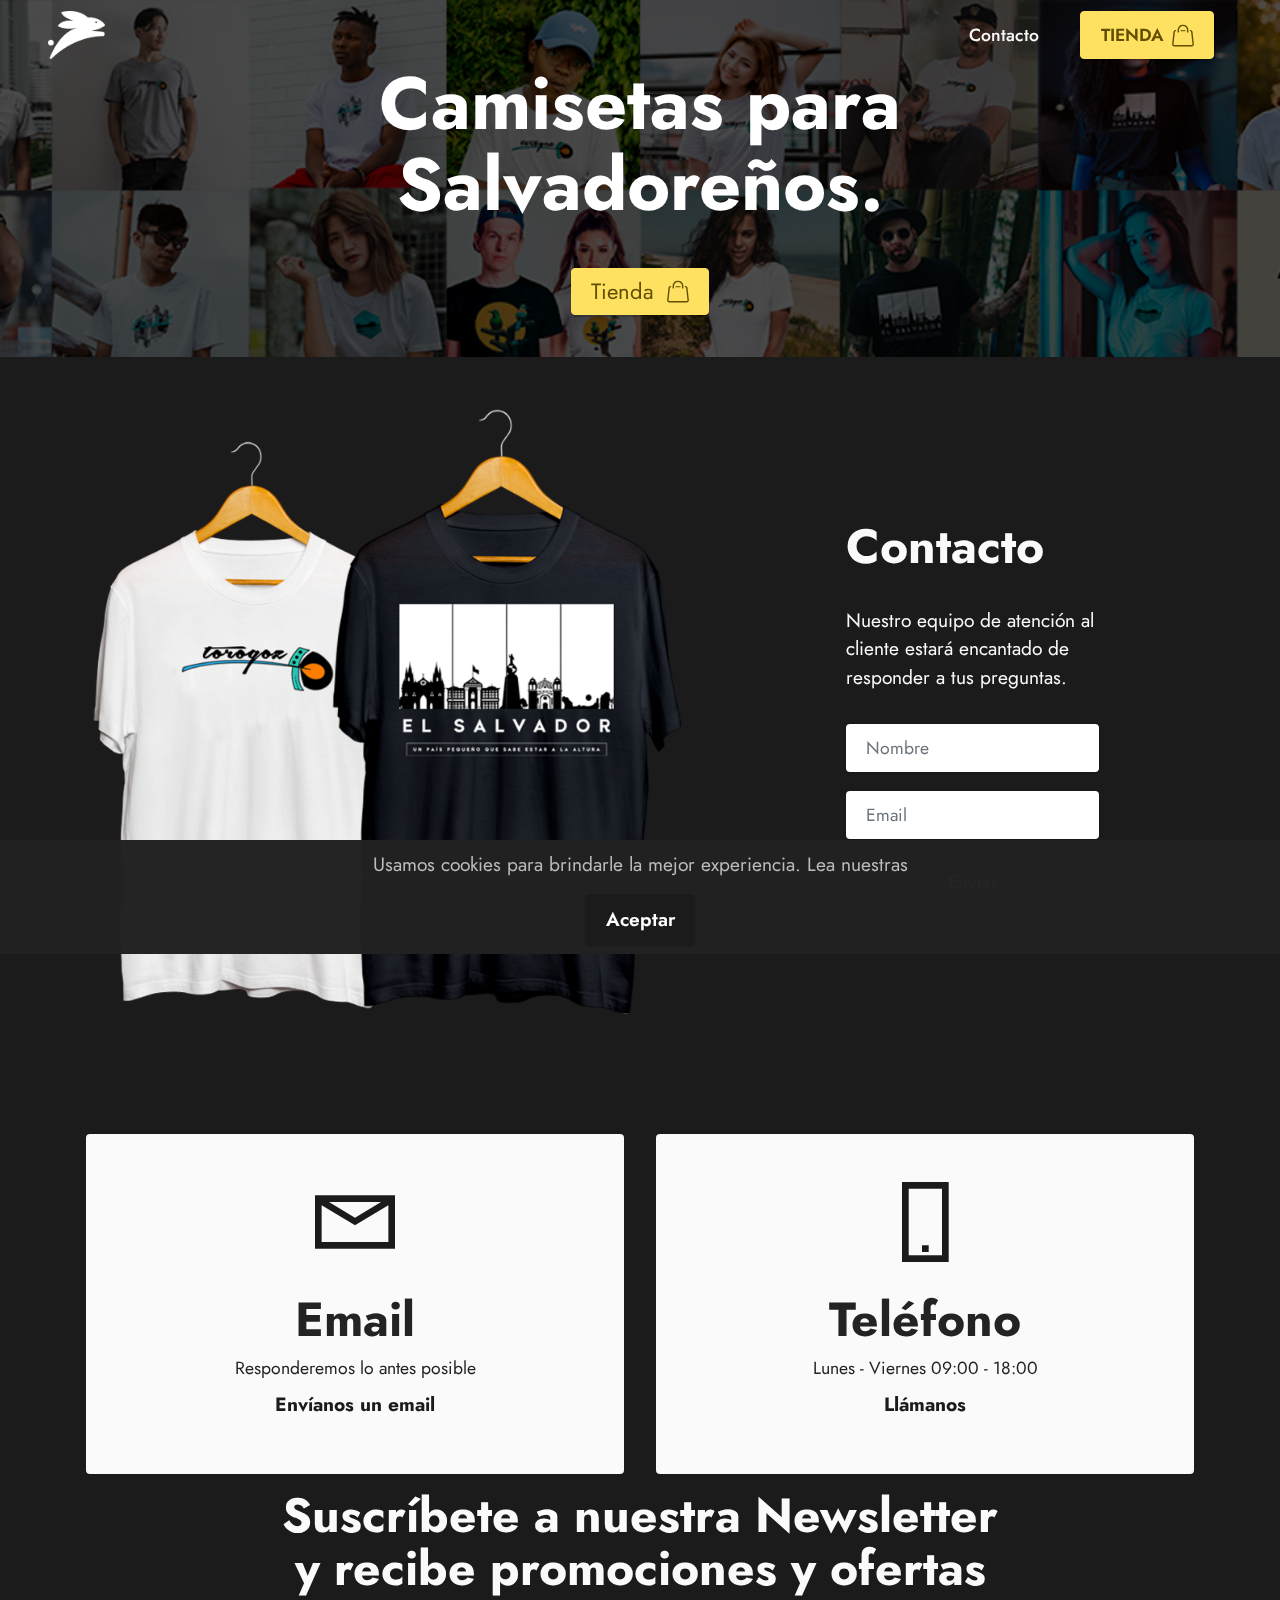
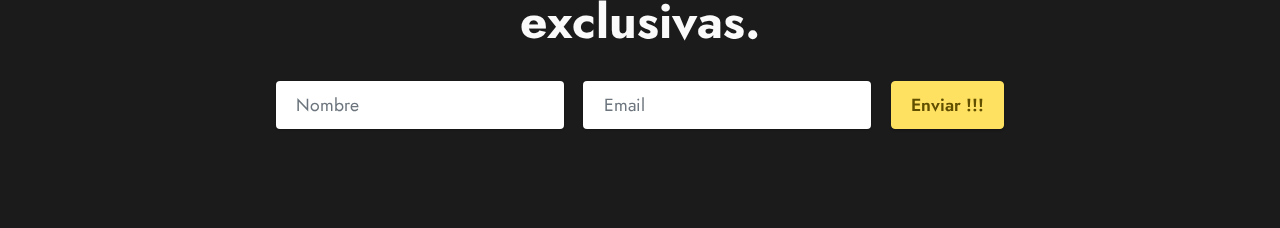
==== commit 880b9fa4: "Mas sin foot" ====
--- a/contacto.html
+++ b/contacto.html
@@ -16,7 +16,6 @@
   
   <title>Contacto | Tienda de Camisetas par Salvadoreños con Personalidad</title>
   <link rel="stylesheet" href="assets/web/assets/mobirise-icons2/mobirise2.css">
-  <link rel="stylesheet" href="assets/web/assets/mobirise-icons/mobirise-icons.css">
   <link rel="stylesheet" href="assets/web/assets/mobirise-icons-bold/mobirise-icons-bold.css">
   <link rel="stylesheet" href="assets/tether/tether.min.css">
   <link rel="stylesheet" href="assets/bootstrap/css/bootstrap.min.css">
@@ -27,8 +26,6 @@
   <link rel="stylesheet" href="assets/formstyler/jquery.formstyler.theme.css">
   <link rel="stylesheet" href="assets/datepicker/jquery.datetimepicker.min.css">
   <link rel="stylesheet" href="assets/socicon/css/styles.css">
-  <link rel="stylesheet" href="assets/instagram-feed/style.css">
-  <link rel="stylesheet" href="assets/slick/slick.css">
   <link rel="stylesheet" href="assets/theme/css/style.css">
   <link rel="preload" as="style" href="assets/mobirise/css/mbr-additional.css"><link rel="stylesheet" href="assets/mobirise/css/mbr-additional.css" type="text/css">
   
@@ -97,7 +94,7 @@
                 </div>
             </div>
             <div class="col-lg-3 offset-lg-1 mbr-form" data-form-type="formoid">
-                <form action="https://mobirise.eu/" method="POST" class="mbr-form form-with-styler" data-form-title="Form Name"><input type="hidden" name="email" data-form-email="true" value="STSeXyae1PhRjdsHC6GNVdcX5DuLXkZKqNCbiHDCthSQMaVlUg6ARVcSEAQvj4s0eM0DMDsS13oJ5xTheJdagoror35ToCJjgF+CXI9vy/hEnIxk2ofXFniA5EPnQ2ty">
+                <form action="https://mobirise.eu/" method="POST" class="mbr-form form-with-styler" data-form-title="Form Name"><input type="hidden" name="email" data-form-email="true" value="ZYsFLcUmVLe99BabQtMgwx9WdODlnwF3PuHeVmdUO1c07p2MUvLKQdpYfZ6VZkctOVwJwl9s17fh1sHo83Ji0D68kSf5imcqOlB7tW+oJtszLGvXcjAIJmR2+EHmAX7+">
                     <div class="">
                         <div hidden="hidden" data-form-alert="" class="alert alert-success col-12">Gracias por completar el formulario</div>
                         <div hidden="hidden" data-form-alert-danger="" class="alert alert-danger col-12">Oops...! some
@@ -166,21 +163,6 @@
     </div>
 </section>
 
-<section class="mbr-instagram-feed" id="instagram-feed-block-1b" data-per-row-grid="" data-rows="" data-per-row-slider="4" data-spacing="5" data-full-width="" data-account="veralice.vip" data-rv-view="66" style="background-color: rgb(27, 27, 27); padding-top: 80px; padding-bottom: 80px;">
-    
-    <div class="container container_toggle">
-        <div class="row">
-            <div class="col">
-                <div class="inst">
-                    <h1 class="inst__title align-center mbr-fonts-style display-2">#ElSalvador</h1>
-                    <div class="inst__content"></div>
-                    
-                </div>
-            </div>
-        </div>
-    </div>
-</section>
-
 <section class="form2 cid-stIFn5JTRM" id="form2-1c">
 
     
@@ -189,7 +171,7 @@
     <div class="align-center container">
         <div class="row justify-content-center">
             <div class="col-lg-8 mx-auto mbr-form" data-form-type="formoid">
-                <form action="https://mobirise.eu/" method="POST" class="mbr-form form-with-styler" data-form-title="Form Name"><input type="hidden" name="email" data-form-email="true" value="4zk6Jmbxw4KLXz2cXrVUdkjhmpaSwMOXncNyaLsC6WXtucEVZyxdBie5dsasfZYu/Qex1KcPCjBJrrdn9897omPH8SwmJS4pUiH5cnHOEnCN2ljFSWtyWaum/uc1sjrf">
+                <form action="https://mobirise.eu/" method="POST" class="mbr-form form-with-styler" data-form-title="Form Name"><input type="hidden" name="email" data-form-email="true" value="D7/QS8feE0NUBqgHbT1IS6gsrSq7xZkaiOo2Lnvb+J9ulKlJuh5arr03ISpQK0iWUg4ZSeOxMovK98RaVFjD/qVSPsx9xIW2Gn30lCvsequiaT706yR7Og9YCycZJsi/">
                     <div class="">
                         <div hidden="hidden" data-form-alert="" class="alert alert-success col-12">Gracias por suscribirte, ahora recibirás las ofertas más exclusivas de Veralice.</div>
                         <div hidden="hidden" data-form-alert-danger="" class="alert alert-danger col-12">Oops...! some
@@ -214,9 +196,9 @@
             </div>
         </div>
     </div>
-</section><section style="background-color: #fff; font-family: -apple-system, BlinkMacSystemFont, 'Segoe UI', 'Roboto', 'Helvetica Neue', Arial, sans-serif; color:#aaa; font-size:12px; padding: 0; align-items: center; display: flex;"><a href="https://mobirise.site/f" style="flex: 1 1; height: 3rem; padding-left: 1rem;"></a><p style="flex: 0 0 auto; margin:0; padding-right:1rem;">Mobirise page creator - <a href="https://mobirise.site/n" style="color:#aaa;">More here</a></p></section><script src="assets/web/assets/jquery/jquery.min.js"></script>  <script src="assets/popper/popper.min.js"></script>  <script src="assets/tether/tether.min.js"></script>  <script src="assets/bootstrap/js/bootstrap.min.js"></script>  <script src="assets/web/assets/cookies-alert-plugin/cookies-alert-core.js"></script>  <script src="assets/web/assets/cookies-alert-plugin/cookies-alert-script.js"></script>  <script src="assets/smoothscroll/smooth-scroll.js"></script>  <script src="assets/dropdown/js/nav-dropdown.js"></script>  <script src="assets/dropdown/js/navbar-dropdown.js"></script>  <script src="assets/touchswipe/jquery.touch-swipe.min.js"></script>  <script src="assets/parallax/jarallax.min.js"></script>  <script src="assets/formstyler/jquery.formstyler.js"></script>  <script src="assets/formstyler/jquery.formstyler.min.js"></script>  <script src="assets/datepicker/jquery.datetimepicker.full.js"></script>  <script src="assets/instagram-feed/index.js"></script>  <script src="assets/slick/slick.min.js"></script>  <script src="assets/theme/js/script.js"></script>  <script src="assets/formoid/formoid.min.js"></script>  
-  
-  
-<input name="cookieData" type="hidden" data-cookie-customDialogSelector='null' data-cookie-colorText='#bbbbbb' data-cookie-colorBg='rgba(33, 33, 33, 0.99)' data-cookie-textButton='Agree' data-cookie-colorButton='' data-cookie-colorLink='#bbbbbb' data-cookie-underlineLink='true' data-cookie-text="Usamos cookies para brindarle la mejor experiencia. Lea nuestras <a href="privacidad.html"> política de cookies </a>.">
+</section><script src="assets/web/assets/jquery/jquery.min.js"></script>  <script src="assets/popper/popper.min.js"></script>  <script src="assets/tether/tether.min.js"></script>  <script src="assets/bootstrap/js/bootstrap.min.js"></script>  <script src="assets/web/assets/cookies-alert-plugin/cookies-alert-core.js"></script>  <script src="assets/web/assets/cookies-alert-plugin/cookies-alert-script.js"></script>  <script src="assets/smoothscroll/smooth-scroll.js"></script>  <script src="assets/dropdown/js/nav-dropdown.js"></script>  <script src="assets/dropdown/js/navbar-dropdown.js"></script>  <script src="assets/touchswipe/jquery.touch-swipe.min.js"></script>  <script src="assets/parallax/jarallax.min.js"></script>  <script src="assets/formstyler/jquery.formstyler.js"></script>  <script src="assets/formstyler/jquery.formstyler.min.js"></script>  <script src="assets/datepicker/jquery.datetimepicker.full.js"></script>  <script src="assets/theme/js/script.js"></script>  <script src="assets/formoid/formoid.min.js"></script>  
+  
+  
+<input name="cookieData" type="hidden" data-cookie-customDialogSelector='null' data-cookie-colorText='#bbbbbb' data-cookie-colorBg='rgba(33, 33, 33, 0.99)' data-cookie-textButton='Aceptar' data-cookie-colorButton='' data-cookie-colorLink='#bbbbbb' data-cookie-underlineLink='true' data-cookie-text="Usamos cookies para brindarle la mejor experiencia. Lea nuestras <a href="privacidad.html">
   </body>
 </html>--- a/assets/mobirise/css/mbr-additional.css
+++ b/assets/mobirise/css/mbr-additional.css
@@ -1206,11 +1206,8 @@
 .cid-stwdFflbFm .name {
   color: #e6c63b;
 }
-#instagram-feed-block-g .inst__title {
-  color: #fafafa;
-}
 .cid-srb12qSize {
-  padding-top: 0rem;
+  padding-top: 3rem;
   padding-bottom: 5rem;
   background-color: #1b1b1b;
 }
@@ -1952,9 +1949,6 @@
 .cid-stPkYhkNA6 .mbr-section-btn {
   color: #fafafa;
 }
-#instagram-feed-block-n .inst__title {
-  color: #fafafa;
-}
 .cid-srh7aajv2d {
   padding-top: 5rem;
   padding-bottom: 5rem;
@@ -2413,9 +2407,6 @@
 .cid-stIFLh3KIi .mbr-section-subtitle {
   color: #fafafa;
 }
-#instagram-feed-block-1b .inst__title {
-  color: #fafafa;
-}
 .cid-stIFn5JTRM {
   padding-top: 0rem;
   padding-bottom: 5rem;
@@ -2809,9 +2800,6 @@
 .cid-suuvX6CIDV .mbr-section-subtitle DIV {
   text-align: center;
 }
-#instagram-feed-block-20 .inst__title {
-  color: #fafafa;
-}
 .cid-suuvnYwQQJ {
   padding-top: 0rem;
   padding-bottom: 5rem;
--- a/assets/mobirise/css/mbr-additional.css
+++ b/assets/mobirise/css/mbr-additional.css
@@ -1206,11 +1206,8 @@
 .cid-stwdFflbFm .name {
   color: #e6c63b;
 }
-#instagram-feed-block-g .inst__title {
-  color: #fafafa;
-}
 .cid-srb12qSize {
-  padding-top: 0rem;
+  padding-top: 3rem;
   padding-bottom: 5rem;
   background-color: #1b1b1b;
 }
@@ -1952,9 +1949,6 @@
 .cid-stPkYhkNA6 .mbr-section-btn {
   color: #fafafa;
 }
-#instagram-feed-block-n .inst__title {
-  color: #fafafa;
-}
 .cid-srh7aajv2d {
   padding-top: 5rem;
   padding-bottom: 5rem;
@@ -2413,9 +2407,6 @@
 .cid-stIFLh3KIi .mbr-section-subtitle {
   color: #fafafa;
 }
-#instagram-feed-block-1b .inst__title {
-  color: #fafafa;
-}
 .cid-stIFn5JTRM {
   padding-top: 0rem;
   padding-bottom: 5rem;
@@ -2809,9 +2800,6 @@
 .cid-suuvX6CIDV .mbr-section-subtitle DIV {
   text-align: center;
 }
-#instagram-feed-block-20 .inst__title {
-  color: #fafafa;
-}
 .cid-suuvnYwQQJ {
   padding-top: 0rem;
   padding-bottom: 5rem;
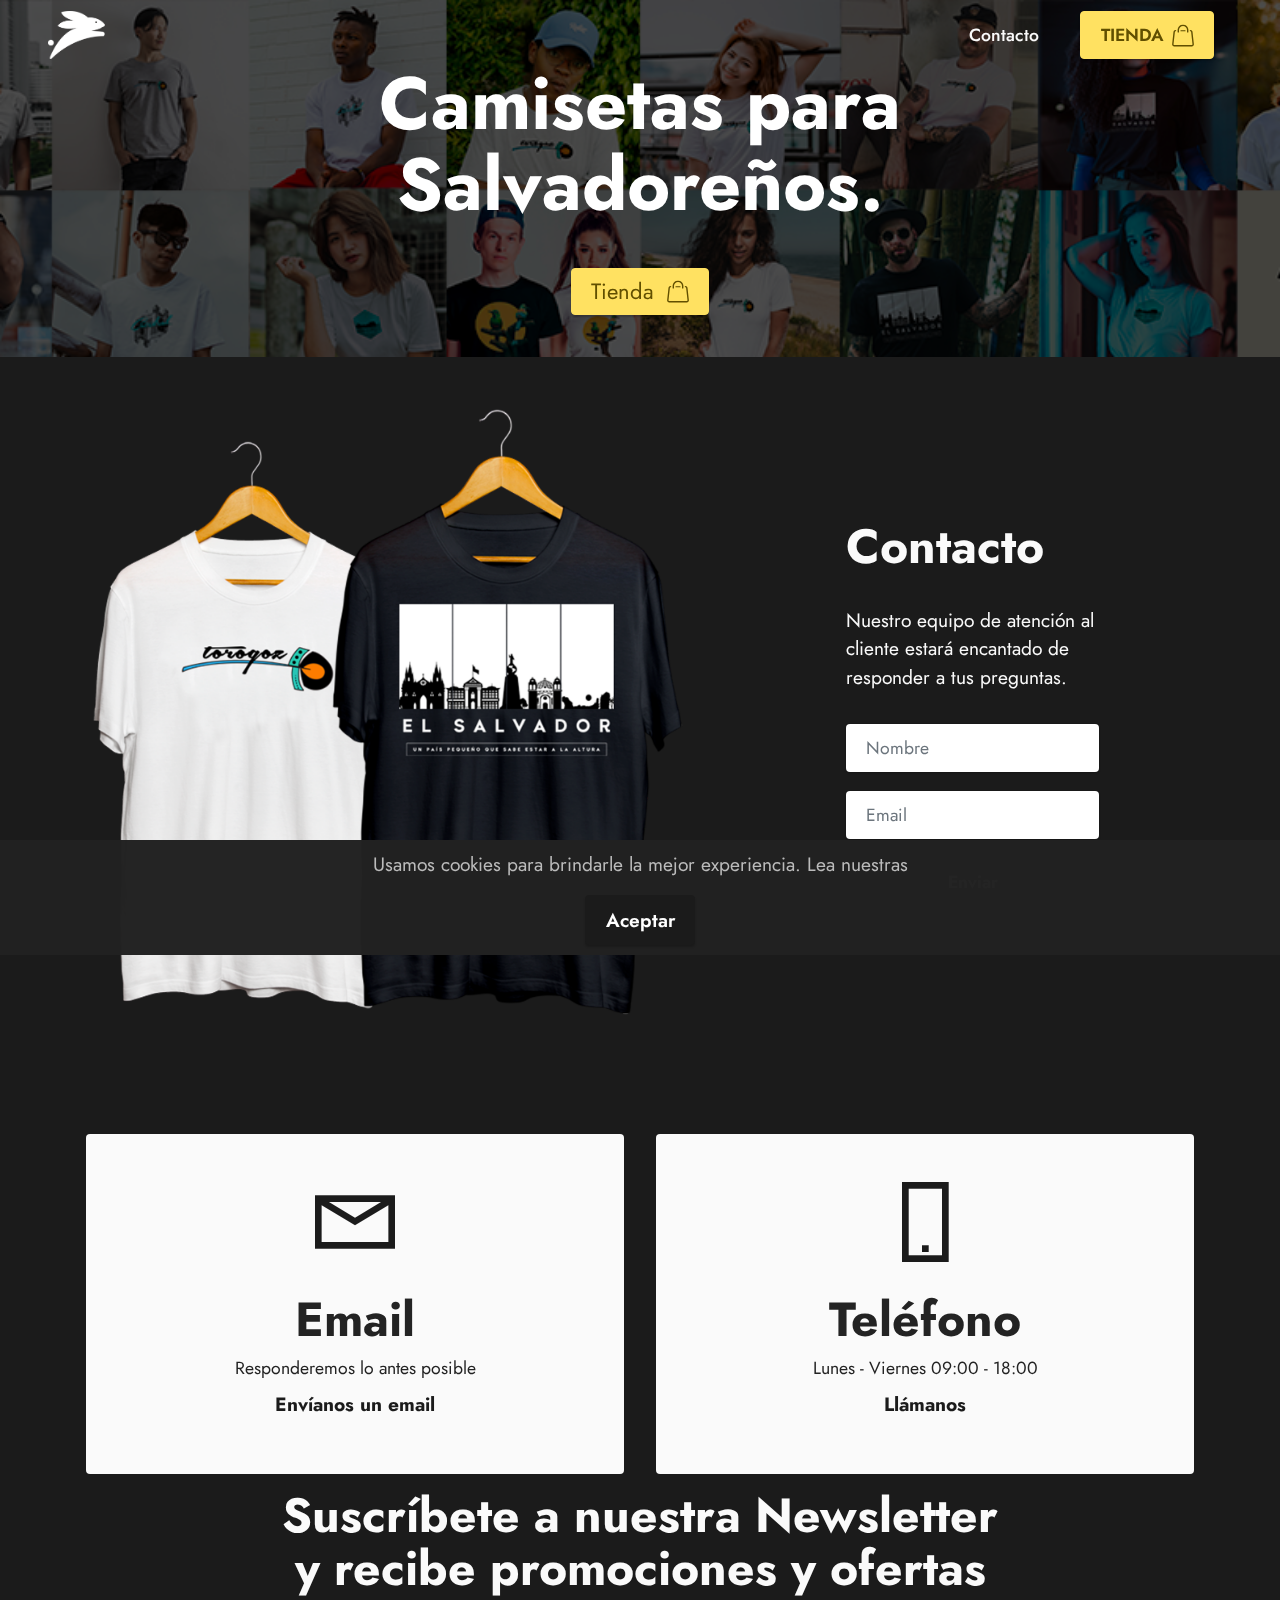
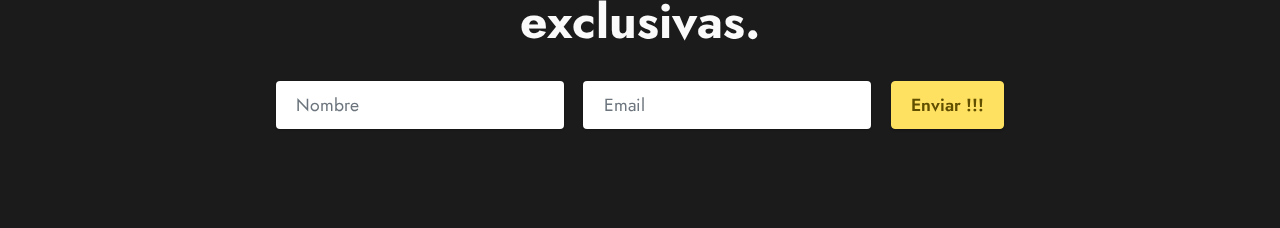
==== commit 66e913bd: "Perate vos!!!...! ¡Hay maje... Este bolado tronó!" ====
--- a/contacto.html
+++ b/contacto.html
@@ -174,8 +174,7 @@
                 <form action="https://mobirise.eu/" method="POST" class="mbr-form form-with-styler" data-form-title="Form Name"><input type="hidden" name="email" data-form-email="true" value="D7/QS8feE0NUBqgHbT1IS6gsrSq7xZkaiOo2Lnvb+J9ulKlJuh5arr03ISpQK0iWUg4ZSeOxMovK98RaVFjD/qVSPsx9xIW2Gn30lCvsequiaT706yR7Og9YCycZJsi/">
                     <div class="">
                         <div hidden="hidden" data-form-alert="" class="alert alert-success col-12">Gracias por suscribirte, ahora recibirás las ofertas más exclusivas de Veralice.</div>
-                        <div hidden="hidden" data-form-alert-danger="" class="alert alert-danger col-12">Oops...! some
-                            problem!</div>
+                        <div hidden="hidden" data-form-alert-danger="" class="alert alert-danger col-12">Perate vos!!!...! ¡Hay maje... Este bolado tronó!</div>
                     </div>
                     <div class="dragArea row">
                         <div class="col-lg-12 col-md-12 col-sm-12">
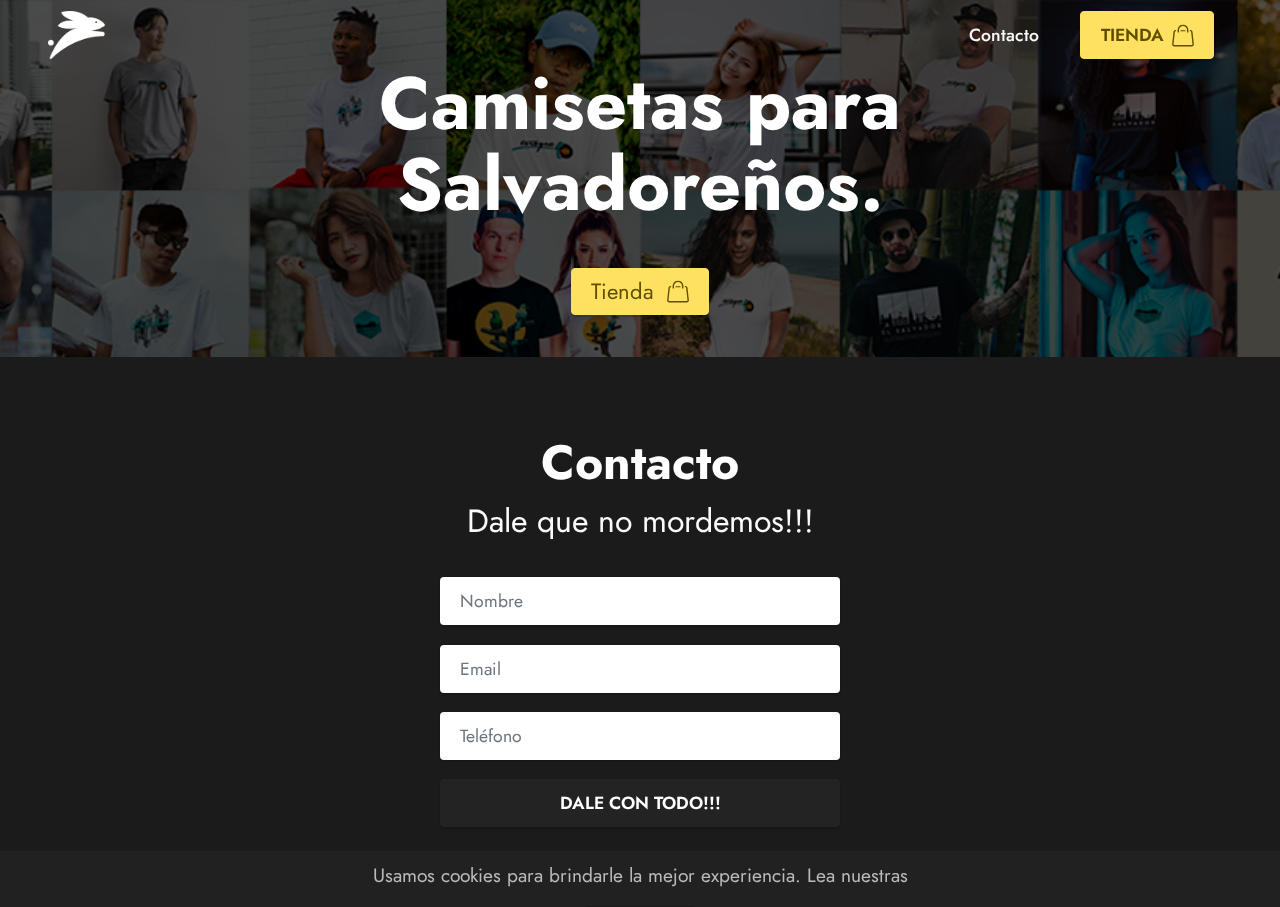
==== commit efb4b85f: "Update Analitycs" ====
--- a/contacto.html
+++ b/contacto.html
@@ -1,7 +1,6 @@
 <!DOCTYPE html>
 <html  >
 <head>
-  <!-- Site made with Mobirise Website Builder v5.1.4, https://mobirise.com -->
   <meta charset="UTF-8">
   <meta http-equiv="X-UA-Compatible" content="IE=edge">
   <meta name="generator" content="Mobirise v5.1.4, mobirise.com">
@@ -15,7 +14,6 @@
   
   
   <title>Contacto | Tienda de Camisetas par Salvadoreños con Personalidad</title>
-  <link rel="stylesheet" href="assets/web/assets/mobirise-icons2/mobirise2.css">
   <link rel="stylesheet" href="assets/web/assets/mobirise-icons-bold/mobirise-icons-bold.css">
   <link rel="stylesheet" href="assets/tether/tether.min.css">
   <link rel="stylesheet" href="assets/bootstrap/css/bootstrap.min.css">
@@ -34,6 +32,20 @@
   
 </head>
 <body>
+
+<!-- Analytics -->
+<!-- Global site tag (gtag.js) - Google Analytics -->
+<script async src="https://www.googletagmanager.com/gtag/js?id=G-Y934939442"></script>
+<script>
+  window.dataLayer = window.dataLayer || [];
+  function gtag(){dataLayer.push(arguments);}
+  gtag('js', new Date());
+
+  gtag('config', 'G-Y934939442');
+</script>
+<!-- /Analytics -->
+
+
   
   <section class="menu menu2 cid-stIFn2aTAT" once="menu" id="menu2-15">
     
@@ -56,7 +68,7 @@
                 </div>
             </button>
             <div class="collapse navbar-collapse" id="navbarSupportedContent">
-                <ul class="navbar-nav nav-dropdown" data-app-modern-menu="true"><li class="nav-item"><a class="nav-link link text-white text-primary display-4" href="contacto.html">Contacto</a>
+                <ul class="navbar-nav nav-dropdown" data-app-modern-menu="true"><li class="nav-item"><a class="nav-link link text-white text-primary display-4" href="#" aria-expanded="true">Contacto</a>
                     </li></ul>
                 
                 <div class="navbar-buttons mbr-section-btn"><a class="btn btn-warning display-4" href="tienda.html"><span class="mbrib-shopping-bag mbr-iconfont mbr-iconfont-btn"></span>
@@ -80,116 +92,33 @@
     </div>
 </section>
 
-<section class="form3 cid-stILPHeVNU" id="form3-1e">
-
+<section class="form6 cid-sxfkzP2ikb" id="form6-23">
     
-
     
-
-    <div class="container">
-        <div class="row justify-content-center">
-            <div class="col-lg-7 col-12">
-                <div class="image-wrapper">
-                    <img class="w-100" src="assets/images/camisetas-para-salvadorenos-de-el-salvador-1.png" alt="El Salvador">
-                </div>
-            </div>
-            <div class="col-lg-3 offset-lg-1 mbr-form" data-form-type="formoid">
-                <form action="https://mobirise.eu/" method="POST" class="mbr-form form-with-styler" data-form-title="Form Name"><input type="hidden" name="email" data-form-email="true" value="ZYsFLcUmVLe99BabQtMgwx9WdODlnwF3PuHeVmdUO1c07p2MUvLKQdpYfZ6VZkctOVwJwl9s17fh1sHo83Ji0D68kSf5imcqOlB7tW+oJtszLGvXcjAIJmR2+EHmAX7+">
+    <div class="container-fluid">
+        <div class="mbr-section-head">
+            <h3 class="mbr-section-title mbr-fonts-style align-center mb-0 display-2">
+                <strong>Contacto</strong></h3>
+            <h4 class="mbr-section-subtitle mbr-fonts-style align-center mb-0 mt-2 display-5">Dale que no mordemos!!!</h4>
+        </div>
+        <div class="row justify-content-center mt-4">
+            <div class="col-lg-8 mx-auto mbr-form" data-form-type="formoid">
+                <form action="https://mobirise.eu/" method="POST" class="mbr-form form-with-styler mx-auto" data-form-title="Form Name"><input type="hidden" name="email" data-form-email="true" value="WAcaAfIHZzv5ThME/cXypOryGR/okWL/18Qgq7q6Huxyl0zdK6fq0GSUY+kK6OPaYxFS7JGRvmT/0UF4tZEPI3EIOVORG4xvwv5oDvuLJtLQRXGMCMe6mtjaVj/j0fjh">
                     <div class="">
-                        <div hidden="hidden" data-form-alert="" class="alert alert-success col-12">Gracias por completar el formulario</div>
-                        <div hidden="hidden" data-form-alert-danger="" class="alert alert-danger col-12">Oops...! some
-                            problem!</div>
-                    </div>
-                    <div class="dragArea row">
-                        <div class="col-lg-12 col-md-12 col-sm-12">
-                            <h1 class="mbr-section-title mb-4 display-2">
-                                <strong>Contacto</strong></h1>
-                        </div>
-                        <div class="col-lg-12 col-md-12 col-sm-12">
-                            <p class="mbr-text mbr-fonts-style mb-4 display-7">Nuestro equipo de atención al cliente estará encantado de responder a tus preguntas.</p>
-                        </div>
-                        <div data-for="name" class="col-lg-12 col-md col-sm-12 form-group">
-                            <input type="text" name="name" placeholder="Nombre" data-form-field="name" class="form-control" value="" id="name-form3-1e">
-                        </div>
-                        <div class="col-lg-12 col-md col-sm-12 form-group" data-for="email">
-                            <input type="email" name="email" placeholder="Email" data-form-field="email" class="form-control" value="" id="email-form3-1e">
-                        </div>
-                        <div class="col-md-auto col-12 mbr-section-btn"><button type="submit" class="btn btn-black display-4">Enviar</button></div>
-                    </div>
-                </form>
-            </div>
-            <div class="offset-lg-1"></div>
-        </div>
-    </div>
-</section>
-
-<section class="contacts1 cid-stIFLh3KIi" id="contacts1-1d">
-
-    
-
-    
-    <div class="container">
-        
-        <div class="row justify-content-center mt-4">
-            <div class="card col-12 col-lg-6">
-                <div class="card-wrapper">
-                    <div class="card-box align-center">
-                        <div class="image-wrapper">
-                            <span class="mbr-iconfont mobi-mbri-letter mobi-mbri"></span>
-                        </div>
-                        <h4 class="card-title mbr-fonts-style mb-2 display-2">
-                            <strong>Email</strong>
-                        </h4>
-                        <p class="mbr-text mbr-fonts-style mb-2 display-4">Responderemos lo antes posible</p>
-                        <h5 class="link mbr-fonts-style display-7"><a href="mailto:hola@veralice.vip" class="text-primary"><strong>Envíanos un email</strong></a></h5>
-                    </div>
-                </div>
-            </div>
-            <div class="card col-12 col-lg-6">
-                <div class="card-wrapper">
-                    <div class="card-box align-center">
-                        <div class="image-wrapper">
-                            <span class="mbr-iconfont mobi-mbri-mobile-2 mobi-mbri"></span>
-                        </div>
-                        <h4 class="card-title mbr-fonts-style align-center mb-2 display-2">
-                            <strong>Teléfono</strong></h4>
-                        <p class="mbr-text mbr-fonts-style mb-2 display-4">
-                            Lunes - Viernes 09:00 - 18:00</p>
-                        <h5 class="link mbr-black mbr-fonts-style display-7"><a href="tel:+34658096257" class="text-primary"><strong>Llámanos</strong></a></h5>
-                    </div>
-                </div>
-            </div>
-        </div>
-    </div>
-</section>
-
-<section class="form2 cid-stIFn5JTRM" id="form2-1c">
-
-    
-
-    
-    <div class="align-center container">
-        <div class="row justify-content-center">
-            <div class="col-lg-8 mx-auto mbr-form" data-form-type="formoid">
-                <form action="https://mobirise.eu/" method="POST" class="mbr-form form-with-styler" data-form-title="Form Name"><input type="hidden" name="email" data-form-email="true" value="D7/QS8feE0NUBqgHbT1IS6gsrSq7xZkaiOo2Lnvb+J9ulKlJuh5arr03ISpQK0iWUg4ZSeOxMovK98RaVFjD/qVSPsx9xIW2Gn30lCvsequiaT706yR7Og9YCycZJsi/">
-                    <div class="">
-                        <div hidden="hidden" data-form-alert="" class="alert alert-success col-12">Gracias por suscribirte, ahora recibirás las ofertas más exclusivas de Veralice.</div>
+                        <div hidden="hidden" data-form-alert="" class="alert alert-success col-12">Gracias por Contactarnos!!!, Ya ves que no mordemos, agarrala al suave ya te llamamos.</div>
                         <div hidden="hidden" data-form-alert-danger="" class="alert alert-danger col-12">Perate vos!!!...! ¡Hay maje... Este bolado tronó!</div>
                     </div>
                     <div class="dragArea row">
-                        <div class="col-lg-12 col-md-12 col-sm-12">
-                            <h1 class="mbr-section-title mb-4 display-2"><strong>Suscríbete a nuestra Newsletter y recibe promociones y ofertas exclusivas.</strong></h1>
+                        <div class="col-lg-12 col-md-12 col-sm-12 form-group" data-for="name">
+                            <input type="text" name="name" placeholder="Nombre" data-form-field="name" class="form-control" value="" id="name-form6-23">
                         </div>
-                        <div class="col-lg-12 col-md-12 col-sm-12">
-                            
+                        <div class="col-lg-12 col-md-12 col-sm-12 form-group" data-for="email">
+                            <input type="email" name="email" placeholder="Email" data-form-field="email" class="form-control" value="" id="email-form6-23">
                         </div>
-                        <div class="col-lg col-md col-12 form-group" data-for="email">
-                            <input type="text" name="name" placeholder="Nombre" data-form-field="name" class="form-control" id="name-form2-1c">
+                        <div data-for="phone" class="col-lg-12 col-md-12 col-sm-12 form-group">
+                            <input type="tel" name="phone" placeholder="Teléfono" data-form-field="phone" class="form-control" pattern="[0-9]{3}-[0-9]{3}-[0-9]{4}" value="" id="phone-form6-23">
                         </div>
-                        <div class="col-lg col-md col-12 form-group" data-for="email">
-                            <input type="email" name="email" placeholder="Email" data-form-field="email" class="form-control" id="email-form2-1c">
-                        </div>
-                        <div class="mbr-section-btn col-md-auto col"><button type="submit" class="btn btn-warning display-4">Enviar !!!</button></div>
+                        <div class="col-auto mbr-section-btn align-center"><button type="submit" class="btn btn-black display-4">DALE CON TODO!!!</button></div>
                     </div>
                 </form>
             </div>
--- a/assets/mobirise/css/mbr-additional.css
+++ b/assets/mobirise/css/mbr-additional.css
@@ -2328,106 +2328,32 @@
 .cid-stIFn3gNU9 .mbr-section-title {
   color: #ffffff;
 }
-.cid-stILPHeVNU {
-  padding-top: 3rem;
-  padding-bottom: 3rem;
-  background-color: #1b1b1b;
-}
-.cid-stILPHeVNU .mbr-text,
-.cid-stILPHeVNU .mbr-section-btn {
-  color: #232323;
-}
-@media (max-width: 991px) {
-  .cid-stILPHeVNU .mbr-text,
-  .cid-stILPHeVNU .mbr-section-btn {
-    text-align: center;
-  }
-}
-@media (max-width: 991px) {
-  .cid-stILPHeVNU .mbr-text,
-  .cid-stILPHeVNU .mbr-section-title {
-    text-align: center;
-  }
-}
-.cid-stILPHeVNU a.btn {
-  height: 100%;
-  margin: 0;
-}
-.cid-stILPHeVNU .mbr-section-btn {
-  display: flex;
-  margin-bottom: 1rem;
-  width: 100%;
-}
-.cid-stILPHeVNU .mbr-section-btn .btn {
-  width: 100%;
-}
-@media (max-width: 991px) {
-  .cid-stILPHeVNU .image-wrapper {
-    margin-bottom: 2rem;
-  }
-}
-.cid-stILPHeVNU .justify-content-center {
-  align-items: center;
-}
-.cid-stILPHeVNU .mbr-section-title {
-  color: #fafafa;
-}
-.cid-stILPHeVNU .mbr-text {
-  color: #fafafa;
-}
-.cid-stIFLh3KIi {
-  padding-top: 1rem;
-  padding-bottom: 1rem;
-  background-color: #1b1b1b;
-}
-.cid-stIFLh3KIi .mbr-iconfont {
-  display: block;
-  font-size: 5rem;
-  color: #1b1b1b;
-  margin-bottom: 2rem;
-}
-.cid-stIFLh3KIi .card-wrapper {
-  padding: 3rem;
-  background: #fafafa;
-  border-radius: 4px;
-}
-@media (max-width: 992px) {
-  .cid-stIFLh3KIi .card-wrapper {
-    margin-bottom: 2rem;
-  }
-}
-@media (max-width: 767px) {
-  .cid-stIFLh3KIi .card-wrapper {
-    padding: 3rem 1rem;
-  }
-}
-.cid-stIFLh3KIi .mbr-section-title {
-  color: #fafafa;
-}
-.cid-stIFLh3KIi .mbr-section-subtitle {
-  color: #fafafa;
-}
-.cid-stIFn5JTRM {
-  padding-top: 0rem;
+.cid-sxfkzP2ikb {
+  padding-top: 5rem;
   padding-bottom: 5rem;
   background-color: #1b1b1b;
 }
-.cid-stIFn5JTRM .mbr-text,
-.cid-stIFn5JTRM .mbr-section-btn {
-  color: #232323;
-}
-.cid-stIFn5JTRM .btn {
+.cid-sxfkzP2ikb .mbr-overlay {
+  background-color: #ffffff;
+  opacity: 0.4;
+}
+@media (min-width: 992px) {
+  .cid-sxfkzP2ikb form {
+    width: 50%;
+  }
+}
+.cid-sxfkzP2ikb form .mbr-section-btn {
+  text-align: center;
   width: 100%;
 }
-.cid-stIFn5JTRM .mbr-section-btn {
-  margin-bottom: 1.2rem;
-}
-.cid-stIFn5JTRM H1 {
-  text-align: center;
-  color: #fafafa;
-}
-.cid-stIFn5JTRM P {
+.cid-sxfkzP2ikb form .mbr-section-btn .btn {
+  width: 100%;
+}
+.cid-sxfkzP2ikb .mbr-section-title {
   color: #ffffff;
+}
+.cid-sxfkzP2ikb .mbr-section-subtitle {
+  color: #fafafa;
 }
 .cid-suuvnWprQg {
   z-index: 1000;
--- a/assets/mobirise/css/mbr-additional.css
+++ b/assets/mobirise/css/mbr-additional.css
@@ -2328,106 +2328,32 @@
 .cid-stIFn3gNU9 .mbr-section-title {
   color: #ffffff;
 }
-.cid-stILPHeVNU {
-  padding-top: 3rem;
-  padding-bottom: 3rem;
-  background-color: #1b1b1b;
-}
-.cid-stILPHeVNU .mbr-text,
-.cid-stILPHeVNU .mbr-section-btn {
-  color: #232323;
-}
-@media (max-width: 991px) {
-  .cid-stILPHeVNU .mbr-text,
-  .cid-stILPHeVNU .mbr-section-btn {
-    text-align: center;
-  }
-}
-@media (max-width: 991px) {
-  .cid-stILPHeVNU .mbr-text,
-  .cid-stILPHeVNU .mbr-section-title {
-    text-align: center;
-  }
-}
-.cid-stILPHeVNU a.btn {
-  height: 100%;
-  margin: 0;
-}
-.cid-stILPHeVNU .mbr-section-btn {
-  display: flex;
-  margin-bottom: 1rem;
-  width: 100%;
-}
-.cid-stILPHeVNU .mbr-section-btn .btn {
-  width: 100%;
-}
-@media (max-width: 991px) {
-  .cid-stILPHeVNU .image-wrapper {
-    margin-bottom: 2rem;
-  }
-}
-.cid-stILPHeVNU .justify-content-center {
-  align-items: center;
-}
-.cid-stILPHeVNU .mbr-section-title {
-  color: #fafafa;
-}
-.cid-stILPHeVNU .mbr-text {
-  color: #fafafa;
-}
-.cid-stIFLh3KIi {
-  padding-top: 1rem;
-  padding-bottom: 1rem;
-  background-color: #1b1b1b;
-}
-.cid-stIFLh3KIi .mbr-iconfont {
-  display: block;
-  font-size: 5rem;
-  color: #1b1b1b;
-  margin-bottom: 2rem;
-}
-.cid-stIFLh3KIi .card-wrapper {
-  padding: 3rem;
-  background: #fafafa;
-  border-radius: 4px;
-}
-@media (max-width: 992px) {
-  .cid-stIFLh3KIi .card-wrapper {
-    margin-bottom: 2rem;
-  }
-}
-@media (max-width: 767px) {
-  .cid-stIFLh3KIi .card-wrapper {
-    padding: 3rem 1rem;
-  }
-}
-.cid-stIFLh3KIi .mbr-section-title {
-  color: #fafafa;
-}
-.cid-stIFLh3KIi .mbr-section-subtitle {
-  color: #fafafa;
-}
-.cid-stIFn5JTRM {
-  padding-top: 0rem;
+.cid-sxfkzP2ikb {
+  padding-top: 5rem;
   padding-bottom: 5rem;
   background-color: #1b1b1b;
 }
-.cid-stIFn5JTRM .mbr-text,
-.cid-stIFn5JTRM .mbr-section-btn {
-  color: #232323;
-}
-.cid-stIFn5JTRM .btn {
+.cid-sxfkzP2ikb .mbr-overlay {
+  background-color: #ffffff;
+  opacity: 0.4;
+}
+@media (min-width: 992px) {
+  .cid-sxfkzP2ikb form {
+    width: 50%;
+  }
+}
+.cid-sxfkzP2ikb form .mbr-section-btn {
+  text-align: center;
   width: 100%;
 }
-.cid-stIFn5JTRM .mbr-section-btn {
-  margin-bottom: 1.2rem;
-}
-.cid-stIFn5JTRM H1 {
-  text-align: center;
-  color: #fafafa;
-}
-.cid-stIFn5JTRM P {
+.cid-sxfkzP2ikb form .mbr-section-btn .btn {
+  width: 100%;
+}
+.cid-sxfkzP2ikb .mbr-section-title {
   color: #ffffff;
+}
+.cid-sxfkzP2ikb .mbr-section-subtitle {
+  color: #fafafa;
 }
 .cid-suuvnWprQg {
   z-index: 1000;
